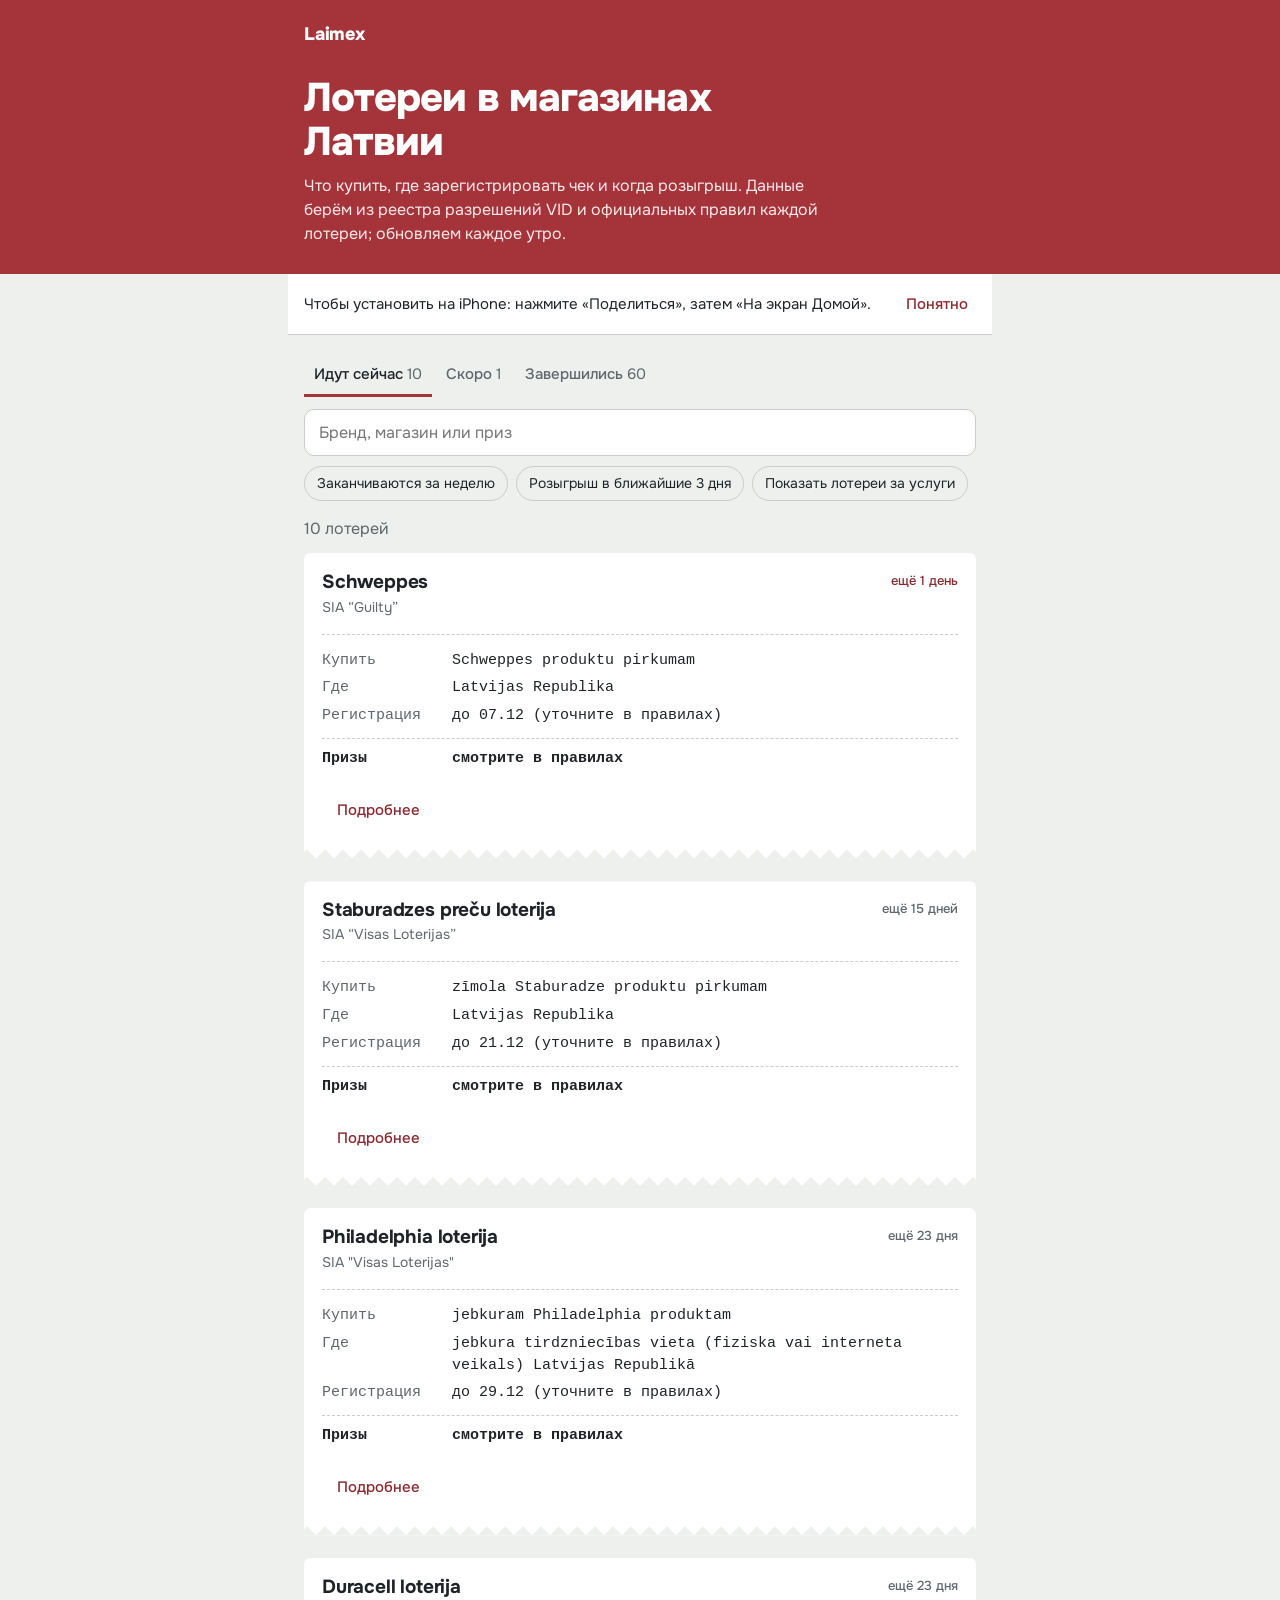
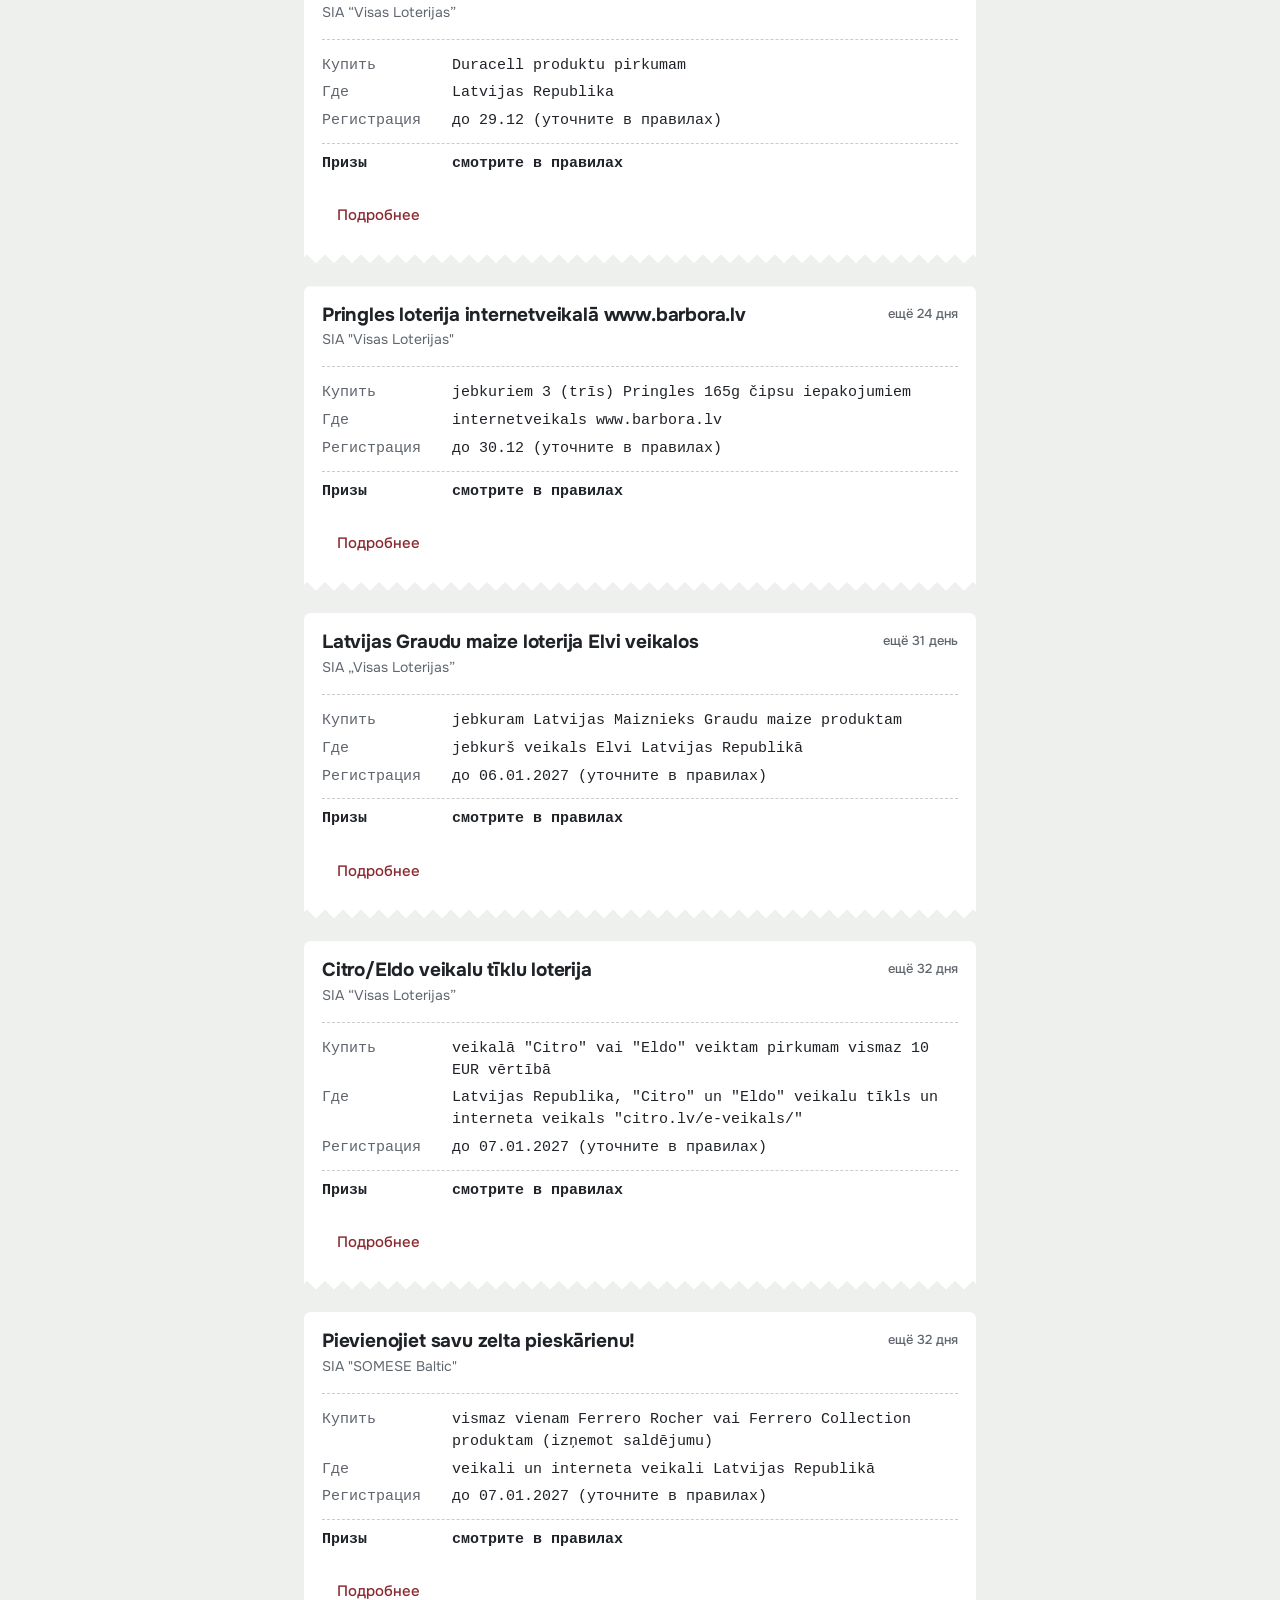
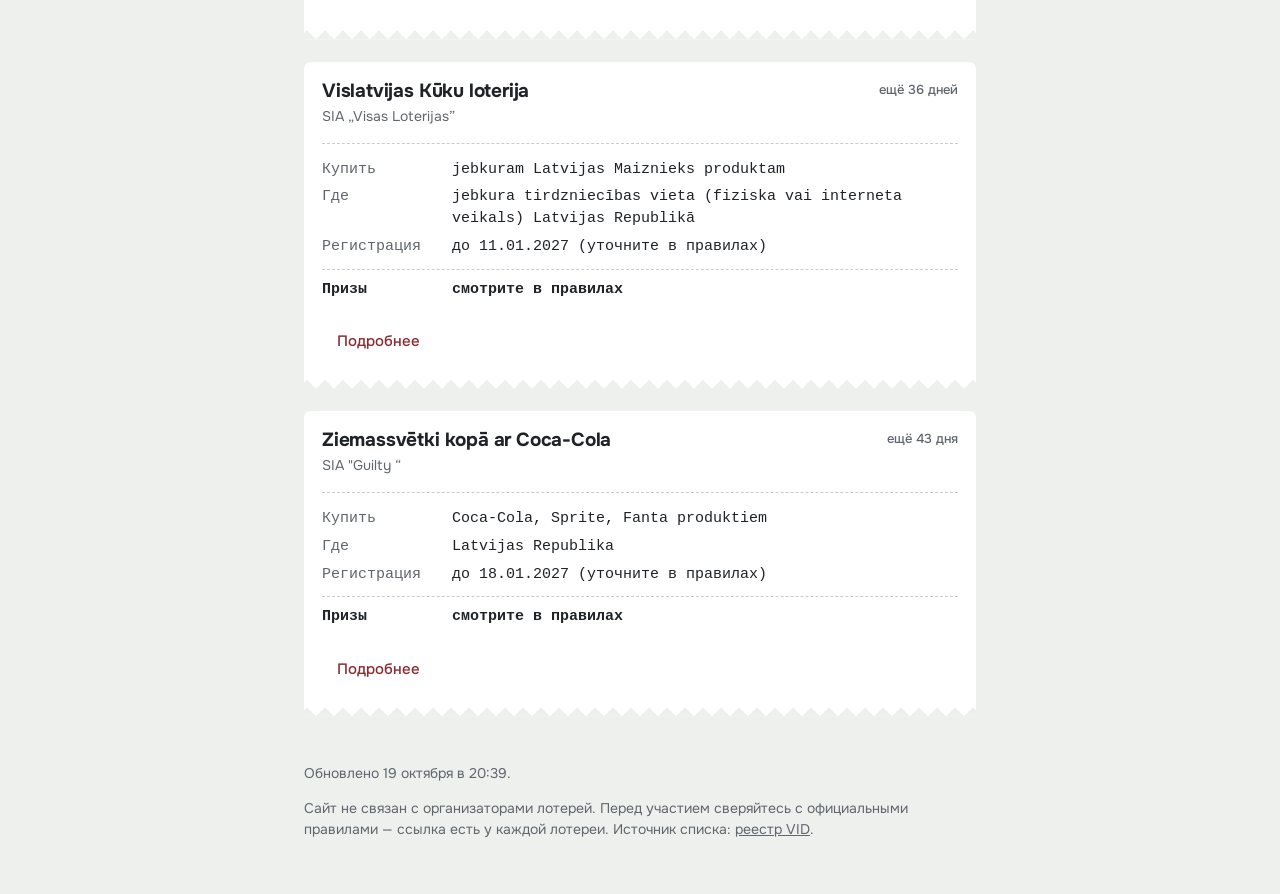
==== docs/index.html @ 16982cc5 "Laimex: каталог товарных лотерей Латвии — первая версия Робот (реестр VID, правила, проверки), сайт " ====
<!doctype html>
<html lang="ru">
<head>
<meta charset="utf-8">
<meta name="viewport" content="width=device-width, initial-scale=1, viewport-fit=cover">
<title>Laimex — лотереи в магазинах Латвии</title>
<meta name="description" content="Все действующие товарные лотереи Латвии: что купить, где зарегистрироваться, когда розыгрыши и какие призы. Обновляется каждое утро.">
<meta name="theme-color" content="#a4343a">
<link rel="manifest" href="manifest.webmanifest">
<link rel="icon" href="icons/icon-192.png" type="image/png">
<link rel="apple-touch-icon" href="icons/apple-touch-icon.png">
<link rel="preconnect" href="https://fonts.googleapis.com">
<link rel="preconnect" href="https://fonts.gstatic.com" crossorigin>
<link href="https://fonts.googleapis.com/css2?family=Onest:wght@400;500;700;800&family=PT+Mono&display=swap" rel="stylesheet">
<link rel="stylesheet" href="style.css">
</head>
<body>
<header class="top">
  <div class="wrap top-row">
    <a class="brand" href="#">Laimex</a>
    <button class="install" id="install" hidden>Установить на телефон</button>
  </div>
  <div class="wrap">
    <h1>Лотереи в магазинах Латвии</h1>
    <p class="lede">Что купить, где зарегистрировать чек и когда розыгрыш. Данные берём из реестра разрешений VID и официальных правил каждой лотереи; обновляем каждое утро.</p>
  </div>
</header>

<div class="ios-hint wrap" id="ios-hint" hidden>
  <p>Чтобы установить на iPhone: нажмите «Поделиться», затем «На экран Домой».</p>
  <button class="link" id="ios-hint-close">Понятно</button>
</div>

<main class="wrap">
  <nav class="tabs" aria-label="Какие лотереи показать">
    <button class="tab" data-tab="now" aria-pressed="true">Идут сейчас <span class="n" data-count="now"></span></button>
    <button class="tab" data-tab="soon" aria-pressed="false">Скоро <span class="n" data-count="soon"></span></button>
    <button class="tab" data-tab="past" aria-pressed="false">Завершились <span class="n" data-count="past"></span></button>
  </nav>
  <div class="tools">
    <label class="search">
      <span class="sr">Поиск</span>
      <input id="q" type="search" placeholder="Бренд, магазин или приз" autocomplete="off">
    </label>
    <div class="chips" role="group" aria-label="Фильтры">
      <button class="chip" data-filter="ending" aria-pressed="false">Заканчиваются за неделю</button>
      <button class="chip" data-filter="draw" aria-pressed="false">Розыгрыш в ближайшие 3 дня</button>
      <button class="chip" data-filter="service" aria-pressed="false">Показать лотереи за услуги</button>
    </div>
  </div>
  <p class="status" id="status" role="status">Загружаем лотереи…</p>
  <ol class="list" id="list"></ol>
</main>

<footer class="foot wrap">
  <p id="updated"></p>
  <p>Сайт не связан с организаторами лотерей. Перед участием сверяйтесь с официальными правилами — ссылка есть у каждой лотереи. Источник списка: <a href="https://www.vid.gov.lv/lv/loterijas" rel="noopener">реестр VID</a>.</p>
</footer>

<template id="card-tpl">
  <li class="ticket">
    <article>
      <header class="t-head">
        <h2 class="t-title"></h2>
        <p class="t-org"></p>
        <p class="t-left"></p>
      </header>
      <dl class="receipt">
        <div class="r-row"><dt>Купить</dt><dd class="r-buy"></dd></div>
        <div class="r-row"><dt>Где</dt><dd class="r-where"></dd></div>
        <div class="r-row"><dt>Регистрация</dt><dd class="r-reg"></dd></div>
        <div class="r-row r-total"><dt>Призы</dt><dd class="r-prize"></dd></div>
      </dl>
      <p class="t-next"></p>
      <div class="t-actions">
        <a class="btn primary t-register" rel="noopener" target="_blank">Зарегистрировать чек</a>
        <a class="btn t-rules" rel="noopener" target="_blank">Правила</a>
        <button class="btn ghost t-more" aria-expanded="false">Подробнее</button>
      </div>
      <div class="t-details" hidden></div>
    </article>
  </li>
</template>

<script src="app.js" defer></script>
</body>
</html>
---- docs/style.css ----
:root {
  --page: #eef0ee;
  --paper: #ffffff;
  --ink: #1f2328;
  --muted: #5f666d;
  --rule: #c9cdc9;
  --carmine: #a4343a;
  --carmine-ink: #8a2a30;
  --carmine-soft: #f6e7e8;
  --ok: #2f6b4f;
  --warn: #8a5a00;
  --warn-soft: #fbf1dc;
  --focus: #1d5fbf;
  --sans: "Onest", system-ui, -apple-system, "Segoe UI", Roboto, sans-serif;
  --mono: "PT Mono", ui-monospace, "Cascadia Mono", Menlo, monospace;
  color-scheme: light;
}
@media (prefers-color-scheme: dark) {
  :root:not([data-theme="light"]) {
    --page: #16191c; --paper: #22262a; --ink: #e8eaec; --muted: #a3a9af; --rule: #3a4046;
    --carmine: #9c3a40; --carmine-ink: #f08a8f; --carmine-soft: #3a2224;
    --ok: #7cc39f; --warn: #e7b555; --warn-soft: #352b17; --focus: #7fb0ff;
    color-scheme: dark;
  }
}
:root[data-theme="dark"] {
  --page: #16191c; --paper: #22262a; --ink: #e8eaec; --muted: #a3a9af; --rule: #3a4046;
  --carmine: #9c3a40; --carmine-ink: #f08a8f; --carmine-soft: #3a2224;
  --ok: #7cc39f; --warn: #e7b555; --warn-soft: #352b17; --focus: #7fb0ff;
  color-scheme: dark;
}

* { box-sizing: border-box; }
html { -webkit-text-size-adjust: 100%; }
body {
  margin: 0; background: var(--page); color: var(--ink);
  font: 400 1rem/1.5 var(--sans);
  padding-bottom: env(safe-area-inset-bottom);
}
a { color: var(--carmine-ink); }
:focus-visible { outline: 3px solid var(--focus); outline-offset: 2px; border-radius: 4px; }
.sr { position: absolute; width: 1px; height: 1px; overflow: hidden; clip: rect(0 0 0 0); }
.wrap { max-width: 44rem; margin: 0 auto; padding: 0 16px; }

/* шапка */
.top { background: var(--carmine); color: #fff; padding: 12px 0 28px; }
.top-row { display: flex; align-items: center; justify-content: space-between; min-height: 44px; }
.brand { color: #fff; text-decoration: none; font-weight: 800; font-size: 1.125rem; letter-spacing: -0.01em; }
.install {
  font: 500 0.875rem/1 var(--sans); color: var(--carmine-ink); background: #fff;
  border: 0; border-radius: 999px; padding: 10px 14px; cursor: pointer;
}
h1 { font-size: clamp(1.75rem, 6vw, 2.5rem); line-height: 1.1; font-weight: 800; letter-spacing: -0.02em; margin: 20px 0 10px; max-width: 18ch; }
.lede { margin: 0; max-width: 34rem; color: #f8e9ea; }

.ios-hint { display: flex; gap: 12px; align-items: center; justify-content: space-between;
  background: var(--paper); border-bottom: 1px solid var(--rule); padding-top: 12px; padding-bottom: 12px; }
.ios-hint p { margin: 0; font-size: 0.9375rem; }
.link { background: none; border: 0; color: var(--carmine-ink); font: 500 0.9375rem var(--sans); cursor: pointer; padding: 8px; }

/* вкладки и фильтры */
.tabs { display: flex; gap: 4px; margin: 20px 0 12px; overflow-x: auto; scrollbar-width: none; }
.tab {
  flex: 0 0 auto; font: 500 0.9375rem/1 var(--sans); color: var(--muted);
  background: none; border: 0; border-bottom: 3px solid transparent; padding: 12px 10px; cursor: pointer;
}
.tab[aria-pressed="true"] { color: var(--ink); border-bottom-color: var(--carmine); }
.n { color: var(--muted); font-weight: 400; }
.tools { display: grid; gap: 10px; margin-bottom: 16px; }
.search input {
  width: 100%; font: 400 1rem var(--sans); color: var(--ink); background: var(--paper);
  border: 1px solid var(--rule); border-radius: 10px; padding: 12px 14px;
}
.chips { display: flex; flex-wrap: wrap; gap: 8px; }
.chip {
  font: 400 0.875rem/1.2 var(--sans); color: var(--ink); background: transparent;
  border: 1px solid var(--rule); border-radius: 999px; padding: 8px 12px; cursor: pointer;
}
.chip[aria-pressed="true"] { background: var(--ink); color: var(--paper); border-color: var(--ink); }
.status { color: var(--muted); margin: 0 0 12px; }

/* лотерея — как чек */
.list { list-style: none; margin: 0; padding: 0; display: grid; grid-template-columns: minmax(0, 1fr); gap: 22px; }
.ticket article {
  position: relative; background: var(--paper); padding: 18px 18px 26px; overflow-wrap: anywhere;
  border-radius: 6px 6px 0 0;
  /* оторванный край чека */
  --tooth: 9px;
  -webkit-mask: conic-gradient(from -45deg at bottom, #0000, #000 1deg 89deg, #0000 90deg) 50% / calc(var(--tooth) * 2) 100%;
          mask: conic-gradient(from -45deg at bottom, #0000, #000 1deg 89deg, #0000 90deg) 50% / calc(var(--tooth) * 2) 100%;
}
.ticket:target article, .ticket.focus article { box-shadow: inset 0 0 0 2px var(--carmine); }
.t-head { display: grid; grid-template-columns: minmax(0, 1fr) auto; column-gap: 12px; }
.t-title { grid-column: 1; font-size: 1.1875rem; line-height: 1.25; font-weight: 700; margin: 0; letter-spacing: -0.01em; }
.t-org { grid-column: 1; margin: 2px 0 0; font-size: 0.875rem; color: var(--muted); }
.t-left {
  grid-column: 2; grid-row: 1 / span 2; align-self: start; margin: 0; white-space: nowrap;
  font-size: 0.8125rem; font-weight: 500; color: var(--muted); text-align: right;
}
.t-left.hot { color: var(--carmine-ink); }

.receipt {
  font: 400 0.9375rem/1.45 var(--mono); margin: 16px 0 0; padding: 12px 0 0;
  border-top: 1px dashed var(--rule);
}
.r-row { display: grid; grid-template-columns: 7.5rem minmax(0, 1fr); gap: 10px; padding: 3px 0; }
.r-row dt { color: var(--muted); }
.r-row dd { margin: 0; }
.r-total { margin-top: 8px; padding-top: 9px; border-top: 1px dashed var(--rule); font-weight: 700; }
.r-total dt { color: var(--ink); }
@media (max-width: 420px) {
  .r-row { grid-template-columns: minmax(0, 1fr); gap: 0; padding: 5px 0; }
  .r-row dt { font-size: 0.8125rem; }
}
.t-next { margin: 12px 0 0; font-size: 0.9375rem; }
.t-next:empty { display: none; }
.t-next b { font-weight: 700; }

.t-actions { display: flex; flex-wrap: wrap; gap: 8px; margin-top: 16px; }
.btn {
  display: inline-flex; align-items: center; justify-content: center; min-height: 44px;
  font: 500 0.9375rem/1 var(--sans); color: var(--ink); text-decoration: none;
  background: transparent; border: 1px solid var(--rule); border-radius: 10px; padding: 0 14px; cursor: pointer;
}
.btn.primary { background: var(--carmine); border-color: var(--carmine); color: #fff; }
.btn.ghost { border-color: transparent; color: var(--carmine-ink); }
.btn[hidden] { display: none; }

/* подробности */
.t-details { margin-top: 18px; padding-top: 14px; border-top: 1px dashed var(--rule); font-size: 0.9375rem; }
.t-details h3 { font-size: 0.9375rem; font-weight: 700; margin: 18px 0 6px; }
.t-details h3:first-child { margin-top: 0; }
.t-details p { margin: 0 0 6px; }
.draws { list-style: none; margin: 0; padding: 0; counter-reset: d; }
.draws li { counter-increment: d; display: grid; grid-template-columns: 2rem minmax(0, 1fr); padding: 6px 0; border-bottom: 1px solid var(--rule); }
.draws li::before { content: counter(d); font: 400 0.875rem var(--mono); color: var(--muted); padding-top: 1px; }
.draws li.done { color: var(--muted); }
.draws li.next { font-weight: 700; }
.draws small { display: block; font-weight: 400; color: var(--muted); }
.prizes { width: 100%; border-collapse: collapse; font-variant-numeric: tabular-nums; }
.prizes td { padding: 6px 0; border-bottom: 1px solid var(--rule); vertical-align: top; }
.prizes td + td { text-align: right; padding-left: 10px; white-space: nowrap; }
.prizes tfoot td { font-weight: 700; border-bottom: 0; }
.facts { display: grid; grid-template-columns: minmax(0, max-content) minmax(0, 1fr); gap: 4px 14px; margin: 0; }
.facts dt { color: var(--muted); }
.facts dd { margin: 0; }
.check { border-radius: 8px; padding: 10px 12px; margin: 0 0 4px; }
.check.ok { color: var(--ok); padding-left: 0; }
.check.warn { background: var(--warn-soft); color: var(--ink); }
.check.warn strong { color: var(--warn); }
.check ul { margin: 6px 0 0; padding-left: 18px; }
.pending { background: var(--warn-soft); border-radius: 8px; padding: 10px 12px; margin: 14px 0 0; font-size: 0.9375rem; }

.empty { background: var(--paper); border-radius: 6px; padding: 20px; }
.foot { color: var(--muted); font-size: 0.875rem; padding-top: 32px; padding-bottom: 40px; }
.foot a { color: inherit; }

@media (prefers-reduced-motion: no-preference) {
  .t-details:not([hidden]) { animation: open 160ms ease-out; }
  @keyframes open { from { opacity: 0; transform: translateY(-4px); } }
}
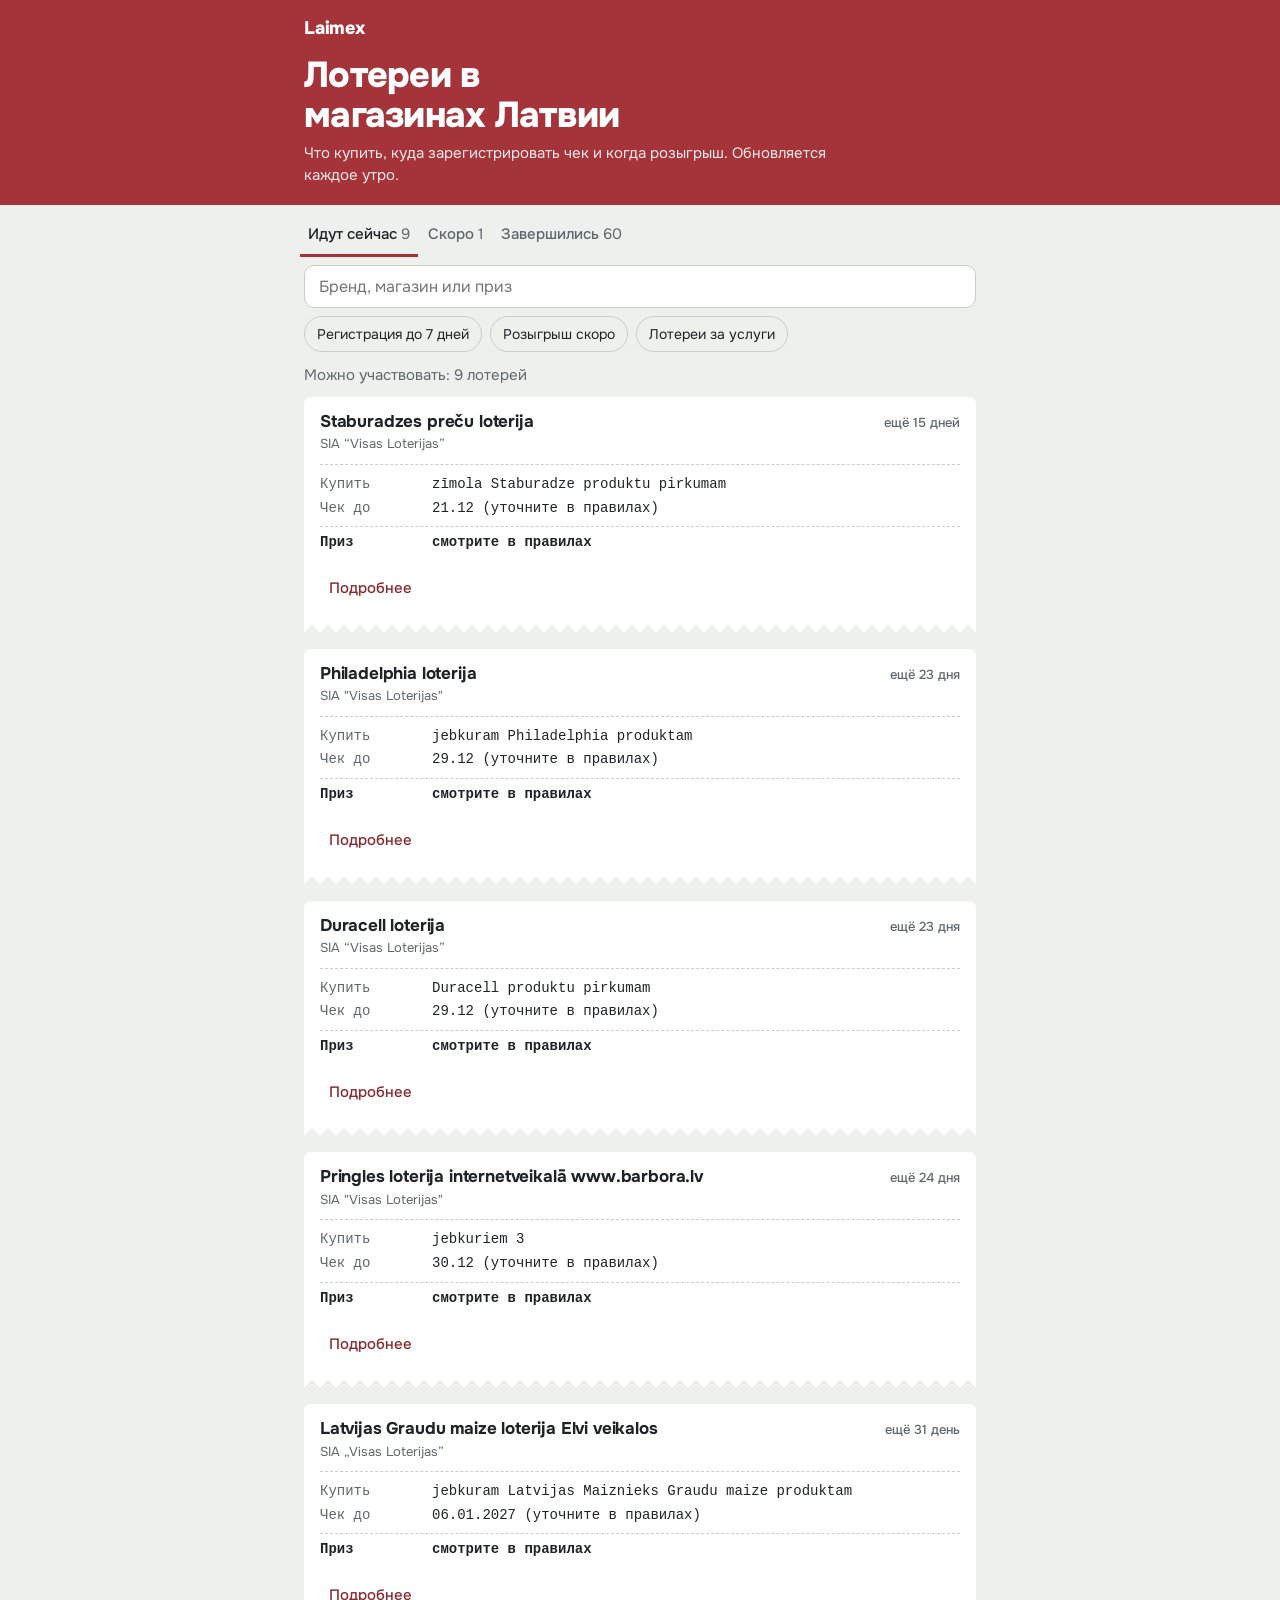
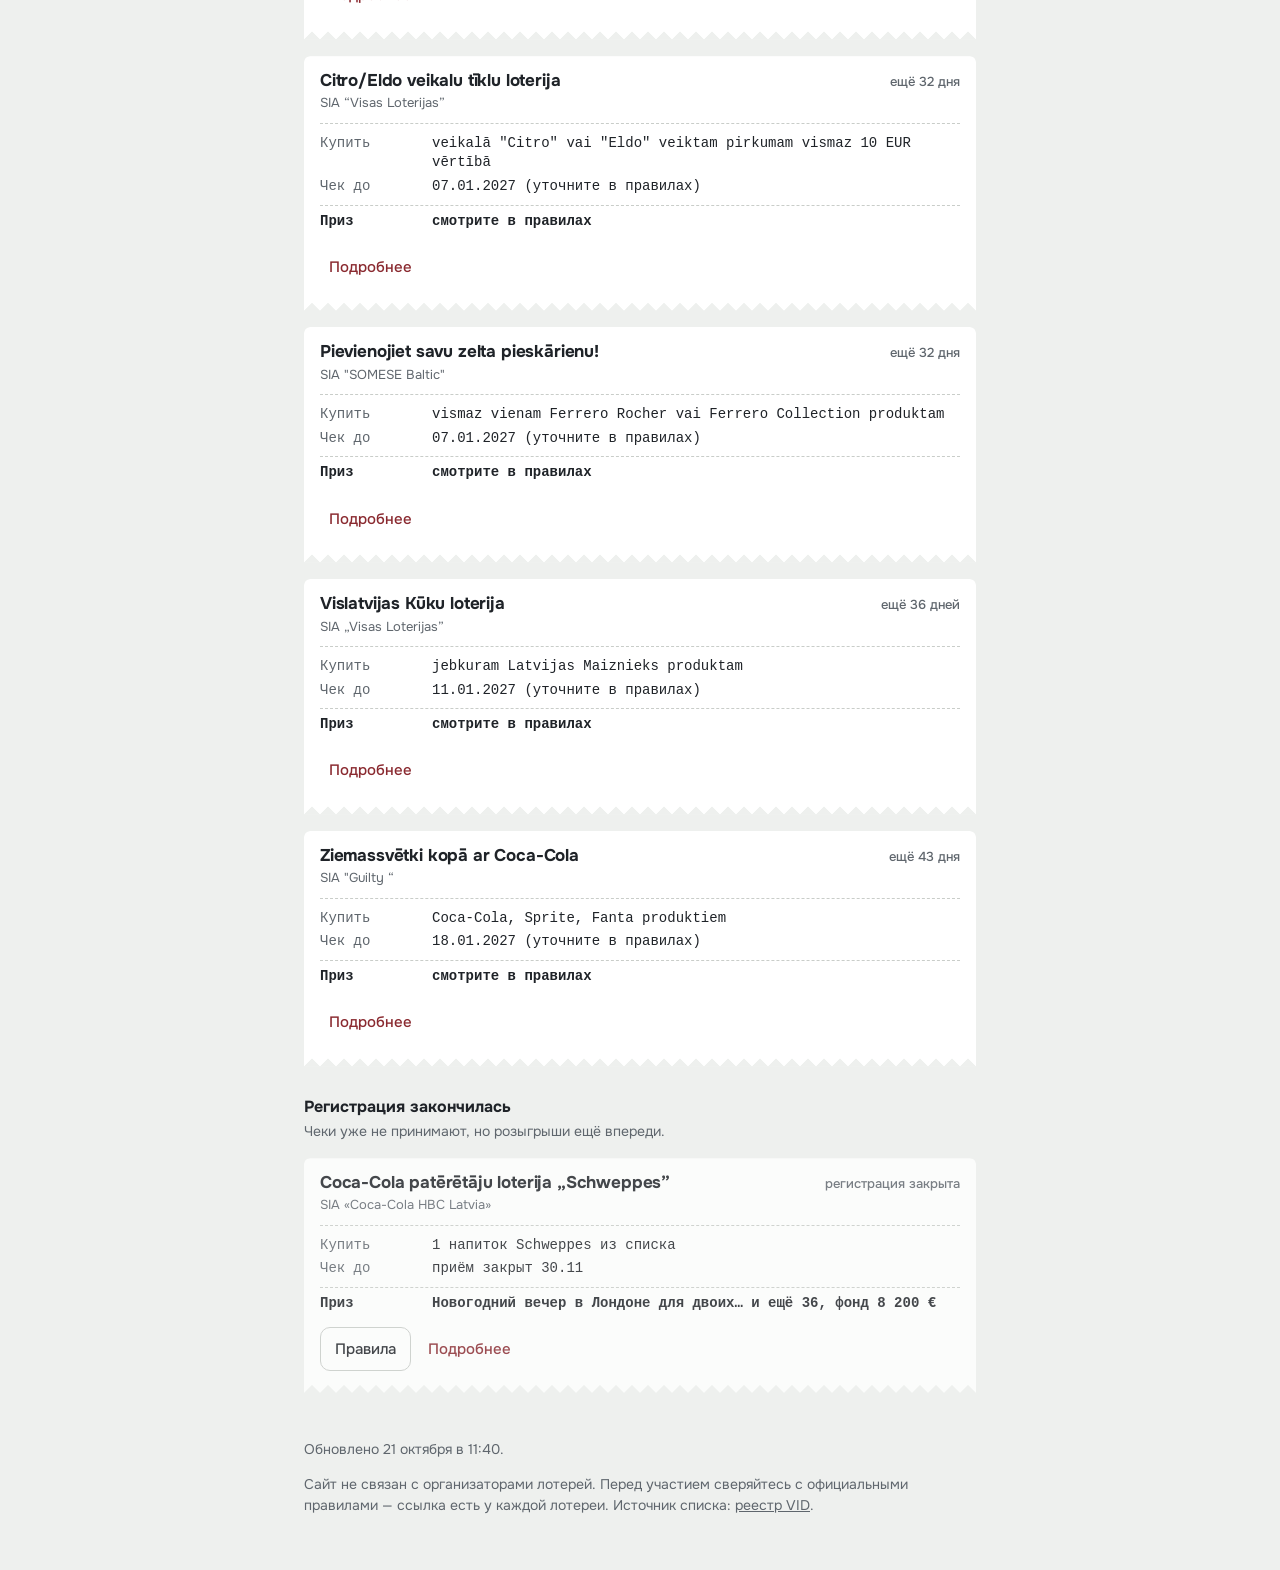
==== commit aeb71ecf: "Закрытая регистрация, компактные карточки, свежие данные, единая инструкция, контроль здоровья - ста" ====
--- a/docs/index.html
+++ b/docs/index.html
@@ -18,17 +18,19 @@
 <header class="top">
   <div class="wrap top-row">
     <a class="brand" href="#">Laimex</a>
-    <button class="install" id="install" hidden>Установить на телефон</button>
+    <button class="install" id="install" hidden>Установить</button>
   </div>
   <div class="wrap">
     <h1>Лотереи в магазинах Латвии</h1>
-    <p class="lede">Что купить, где зарегистрировать чек и когда розыгрыш. Данные берём из реестра разрешений VID и официальных правил каждой лотереи; обновляем каждое утро.</p>
+    <p class="lede">Что купить, куда зарегистрировать чек и когда розыгрыш. Обновляется каждое утро.</p>
   </div>
 </header>
 
-<div class="ios-hint wrap" id="ios-hint" hidden>
-  <p>Чтобы установить на iPhone: нажмите «Поделиться», затем «На экран Домой».</p>
-  <button class="link" id="ios-hint-close">Понятно</button>
+<div class="ios-hint" id="ios-hint" hidden>
+  <div class="wrap ios-row">
+    <p>Установить на iPhone: «Поделиться» → «На экран Домой».</p>
+    <button class="link" id="ios-hint-close" aria-label="Скрыть подсказку">Скрыть</button>
+  </div>
 </div>
 
 <main class="wrap">
@@ -43,9 +45,9 @@
       <input id="q" type="search" placeholder="Бренд, магазин или приз" autocomplete="off">
     </label>
     <div class="chips" role="group" aria-label="Фильтры">
-      <button class="chip" data-filter="ending" aria-pressed="false">Заканчиваются за неделю</button>
-      <button class="chip" data-filter="draw" aria-pressed="false">Розыгрыш в ближайшие 3 дня</button>
-      <button class="chip" data-filter="service" aria-pressed="false">Показать лотереи за услуги</button>
+      <button class="chip" data-filter="ending" aria-pressed="false">Регистрация до 7 дней</button>
+      <button class="chip" data-filter="draw" aria-pressed="false">Розыгрыш скоро</button>
+      <button class="chip" data-filter="service" aria-pressed="false">Лотереи за услуги</button>
     </div>
   </div>
   <p class="status" id="status" role="status">Загружаем лотереи…</p>
@@ -62,14 +64,13 @@
     <article>
       <header class="t-head">
         <h2 class="t-title"></h2>
-        <p class="t-org"></p>
         <p class="t-left"></p>
       </header>
+      <p class="t-org"></p>
       <dl class="receipt">
         <div class="r-row"><dt>Купить</dt><dd class="r-buy"></dd></div>
-        <div class="r-row"><dt>Где</dt><dd class="r-where"></dd></div>
-        <div class="r-row"><dt>Регистрация</dt><dd class="r-reg"></dd></div>
-        <div class="r-row r-total"><dt>Призы</dt><dd class="r-prize"></dd></div>
+        <div class="r-row"><dt>Чек до</dt><dd class="r-reg"></dd></div>
+        <div class="r-row r-total"><dt>Приз</dt><dd class="r-prize"></dd></div>
       </dl>
       <p class="t-next"></p>
       <div class="t-actions">
--- a/docs/style.css
+++ b/docs/style.css
@@ -43,91 +43,92 @@
 .wrap { max-width: 44rem; margin: 0 auto; padding: 0 16px; }
 
 /* шапка */
-.top { background: var(--carmine); color: #fff; padding: 12px 0 28px; }
+.top { background: var(--carmine); color: #fff; padding: 6px 0 18px; }
 .top-row { display: flex; align-items: center; justify-content: space-between; min-height: 44px; }
 .brand { color: #fff; text-decoration: none; font-weight: 800; font-size: 1.125rem; letter-spacing: -0.01em; }
 .install {
   font: 500 0.875rem/1 var(--sans); color: var(--carmine-ink); background: #fff;
   border: 0; border-radius: 999px; padding: 10px 14px; cursor: pointer;
 }
-h1 { font-size: clamp(1.75rem, 6vw, 2.5rem); line-height: 1.1; font-weight: 800; letter-spacing: -0.02em; margin: 20px 0 10px; max-width: 18ch; }
-.lede { margin: 0; max-width: 34rem; color: #f8e9ea; }
+h1 { font-size: clamp(1.5rem, 5.5vw, 2.25rem); line-height: 1.1; font-weight: 800; letter-spacing: -0.02em; margin: 6px 0 8px; max-width: 20ch; text-wrap: balance; }
+.lede { margin: 0; max-width: 34rem; color: #f8e9ea; font-size: 0.9375rem; line-height: 1.45; }
 
-.ios-hint { display: flex; gap: 12px; align-items: center; justify-content: space-between;
-  background: var(--paper); border-bottom: 1px solid var(--rule); padding-top: 12px; padding-bottom: 12px; }
-.ios-hint p { margin: 0; font-size: 0.9375rem; }
-.link { background: none; border: 0; color: var(--carmine-ink); font: 500 0.9375rem var(--sans); cursor: pointer; padding: 8px; }
+.ios-hint { background: var(--paper); border-bottom: 1px solid var(--rule); }
+.ios-row { display: flex; gap: 12px; align-items: center; justify-content: space-between; padding-top: 4px; padding-bottom: 4px; }
+.ios-hint p { margin: 0; font-size: 0.875rem; }
+.link { background: none; border: 0; color: var(--carmine-ink); font: 500 0.875rem var(--sans); cursor: pointer; padding: 10px 4px; min-height: 44px; }
 
 /* вкладки и фильтры */
-.tabs { display: flex; gap: 4px; margin: 20px 0 12px; overflow-x: auto; scrollbar-width: none; }
+.tabs { display: flex; gap: 2px; margin: 8px -4px 8px; overflow-x: auto; scrollbar-width: none; }
 .tab {
   flex: 0 0 auto; font: 500 0.9375rem/1 var(--sans); color: var(--muted);
-  background: none; border: 0; border-bottom: 3px solid transparent; padding: 12px 10px; cursor: pointer;
+  background: none; border: 0; border-bottom: 3px solid transparent; padding: 14px 8px 12px; cursor: pointer;
 }
 .tab[aria-pressed="true"] { color: var(--ink); border-bottom-color: var(--carmine); }
 .n { color: var(--muted); font-weight: 400; }
-.tools { display: grid; gap: 10px; margin-bottom: 16px; }
+.tools { display: grid; gap: 8px; margin-bottom: 12px; }
 .search input {
   width: 100%; font: 400 1rem var(--sans); color: var(--ink); background: var(--paper);
-  border: 1px solid var(--rule); border-radius: 10px; padding: 12px 14px;
+  border: 1px solid var(--rule); border-radius: 10px; padding: 10px 14px;
 }
-.chips { display: flex; flex-wrap: wrap; gap: 8px; }
+/* фильтры в одну строку, листаются пальцем */
+.chips { display: flex; gap: 8px; overflow-x: auto; scrollbar-width: none; margin: 0 -16px; padding: 0 16px; }
 .chip {
-  font: 400 0.875rem/1.2 var(--sans); color: var(--ink); background: transparent;
-  border: 1px solid var(--rule); border-radius: 999px; padding: 8px 12px; cursor: pointer;
+  flex: 0 0 auto; font: 400 0.875rem/1.2 var(--sans); color: var(--ink); background: transparent;
+  border: 1px solid var(--rule); border-radius: 999px; padding: 9px 12px; cursor: pointer; white-space: nowrap;
 }
 .chip[aria-pressed="true"] { background: var(--ink); color: var(--paper); border-color: var(--ink); }
-.status { color: var(--muted); margin: 0 0 12px; }
+.status { color: var(--muted); margin: 0 0 10px; font-size: 0.9375rem; }
 
 /* лотерея — как чек */
-.list { list-style: none; margin: 0; padding: 0; display: grid; grid-template-columns: minmax(0, 1fr); gap: 22px; }
+.list { list-style: none; margin: 0; padding: 0; display: grid; grid-template-columns: minmax(0, 1fr); gap: 16px; }
 .ticket article {
-  position: relative; background: var(--paper); padding: 18px 18px 26px; overflow-wrap: anywhere;
+  position: relative; background: var(--paper); padding: 14px 16px 22px; overflow-wrap: anywhere;
   border-radius: 6px 6px 0 0;
   /* оторванный край чека */
-  --tooth: 9px;
+  --tooth: 8px;
   -webkit-mask: conic-gradient(from -45deg at bottom, #0000, #000 1deg 89deg, #0000 90deg) 50% / calc(var(--tooth) * 2) 100%;
           mask: conic-gradient(from -45deg at bottom, #0000, #000 1deg 89deg, #0000 90deg) 50% / calc(var(--tooth) * 2) 100%;
 }
 .ticket:target article, .ticket.focus article { box-shadow: inset 0 0 0 2px var(--carmine); }
-.t-head { display: grid; grid-template-columns: minmax(0, 1fr) auto; column-gap: 12px; }
-.t-title { grid-column: 1; font-size: 1.1875rem; line-height: 1.25; font-weight: 700; margin: 0; letter-spacing: -0.01em; }
-.t-org { grid-column: 1; margin: 2px 0 0; font-size: 0.875rem; color: var(--muted); }
-.t-left {
-  grid-column: 2; grid-row: 1 / span 2; align-self: start; margin: 0; white-space: nowrap;
-  font-size: 0.8125rem; font-weight: 500; color: var(--muted); text-align: right;
-}
+.ticket.is-closed article { opacity: 0.82; }
+.t-head { display: grid; grid-template-columns: minmax(0, 1fr) auto; column-gap: 12px; align-items: start; }
+.t-title { font-size: 1.0625rem; line-height: 1.25; font-weight: 700; margin: 0; letter-spacing: -0.01em; }
+.t-left { margin: 2px 0 0; white-space: nowrap; font-size: 0.8125rem; font-weight: 500; color: var(--muted); text-align: right; }
 .t-left.hot { color: var(--carmine-ink); }
+.t-org { margin: 2px 0 0; font-size: 0.8125rem; color: var(--muted); white-space: nowrap; overflow: hidden; text-overflow: ellipsis; }
 
 .receipt {
-  font: 400 0.9375rem/1.45 var(--mono); margin: 16px 0 0; padding: 12px 0 0;
+  font: 400 0.875rem/1.4 var(--mono); margin: 10px 0 0; padding: 8px 0 0;
   border-top: 1px dashed var(--rule);
 }
-.r-row { display: grid; grid-template-columns: 7.5rem minmax(0, 1fr); gap: 10px; padding: 3px 0; }
+.r-row { display: grid; grid-template-columns: 6.5rem minmax(0, 1fr); gap: 8px; padding: 2px 0; }
 .r-row dt { color: var(--muted); }
 .r-row dd { margin: 0; }
-.r-total { margin-top: 8px; padding-top: 9px; border-top: 1px dashed var(--rule); font-weight: 700; }
+.r-total { margin-top: 6px; padding-top: 6px; border-top: 1px dashed var(--rule); font-weight: 700; }
 .r-total dt { color: var(--ink); }
-@media (max-width: 420px) {
-  .r-row { grid-template-columns: minmax(0, 1fr); gap: 0; padding: 5px 0; }
-  .r-row dt { font-size: 0.8125rem; }
-}
-.t-next { margin: 12px 0 0; font-size: 0.9375rem; }
+@media (max-width: 420px) { .r-row { grid-template-columns: 5.25rem minmax(0, 1fr); } }
+.t-next { margin: 8px 0 0; font-size: 0.875rem; }
 .t-next:empty { display: none; }
 .t-next b { font-weight: 700; }
 
-.t-actions { display: flex; flex-wrap: wrap; gap: 8px; margin-top: 16px; }
+.t-actions { display: flex; flex-wrap: wrap; gap: 8px; margin-top: 12px; }
 .btn {
   display: inline-flex; align-items: center; justify-content: center; min-height: 44px;
   font: 500 0.9375rem/1 var(--sans); color: var(--ink); text-decoration: none;
   background: transparent; border: 1px solid var(--rule); border-radius: 10px; padding: 0 14px; cursor: pointer;
 }
 .btn.primary { background: var(--carmine); border-color: var(--carmine); color: #fff; }
-.btn.ghost { border-color: transparent; color: var(--carmine-ink); }
+.btn.ghost { border-color: transparent; color: var(--carmine-ink); padding: 0 8px; }
 .btn[hidden] { display: none; }
 
+/* разделитель «регистрация закончилась» */
+.divider { padding: 12px 0 0; }
+.divider h2 { font-size: 1rem; margin: 0; }
+.divider p { margin: 2px 0 0; color: var(--muted); font-size: 0.875rem; }
+
 /* подробности */
-.t-details { margin-top: 18px; padding-top: 14px; border-top: 1px dashed var(--rule); font-size: 0.9375rem; }
+.t-details { margin-top: 14px; padding-top: 12px; border-top: 1px dashed var(--rule); font-size: 0.9375rem; }
 .t-details h3 { font-size: 0.9375rem; font-weight: 700; margin: 18px 0 6px; }
 .t-details h3:first-child { margin-top: 0; }
 .t-details p { margin: 0 0 6px; }
@@ -137,6 +138,7 @@
 .draws li.done { color: var(--muted); }
 .draws li.next { font-weight: 700; }
 .draws small { display: block; font-weight: 400; color: var(--muted); }
+.table-wrap { overflow-x: auto; }
 .prizes { width: 100%; border-collapse: collapse; font-variant-numeric: tabular-nums; }
 .prizes td { padding: 6px 0; border-bottom: 1px solid var(--rule); vertical-align: top; }
 .prizes td + td { text-align: right; padding-left: 10px; white-space: nowrap; }
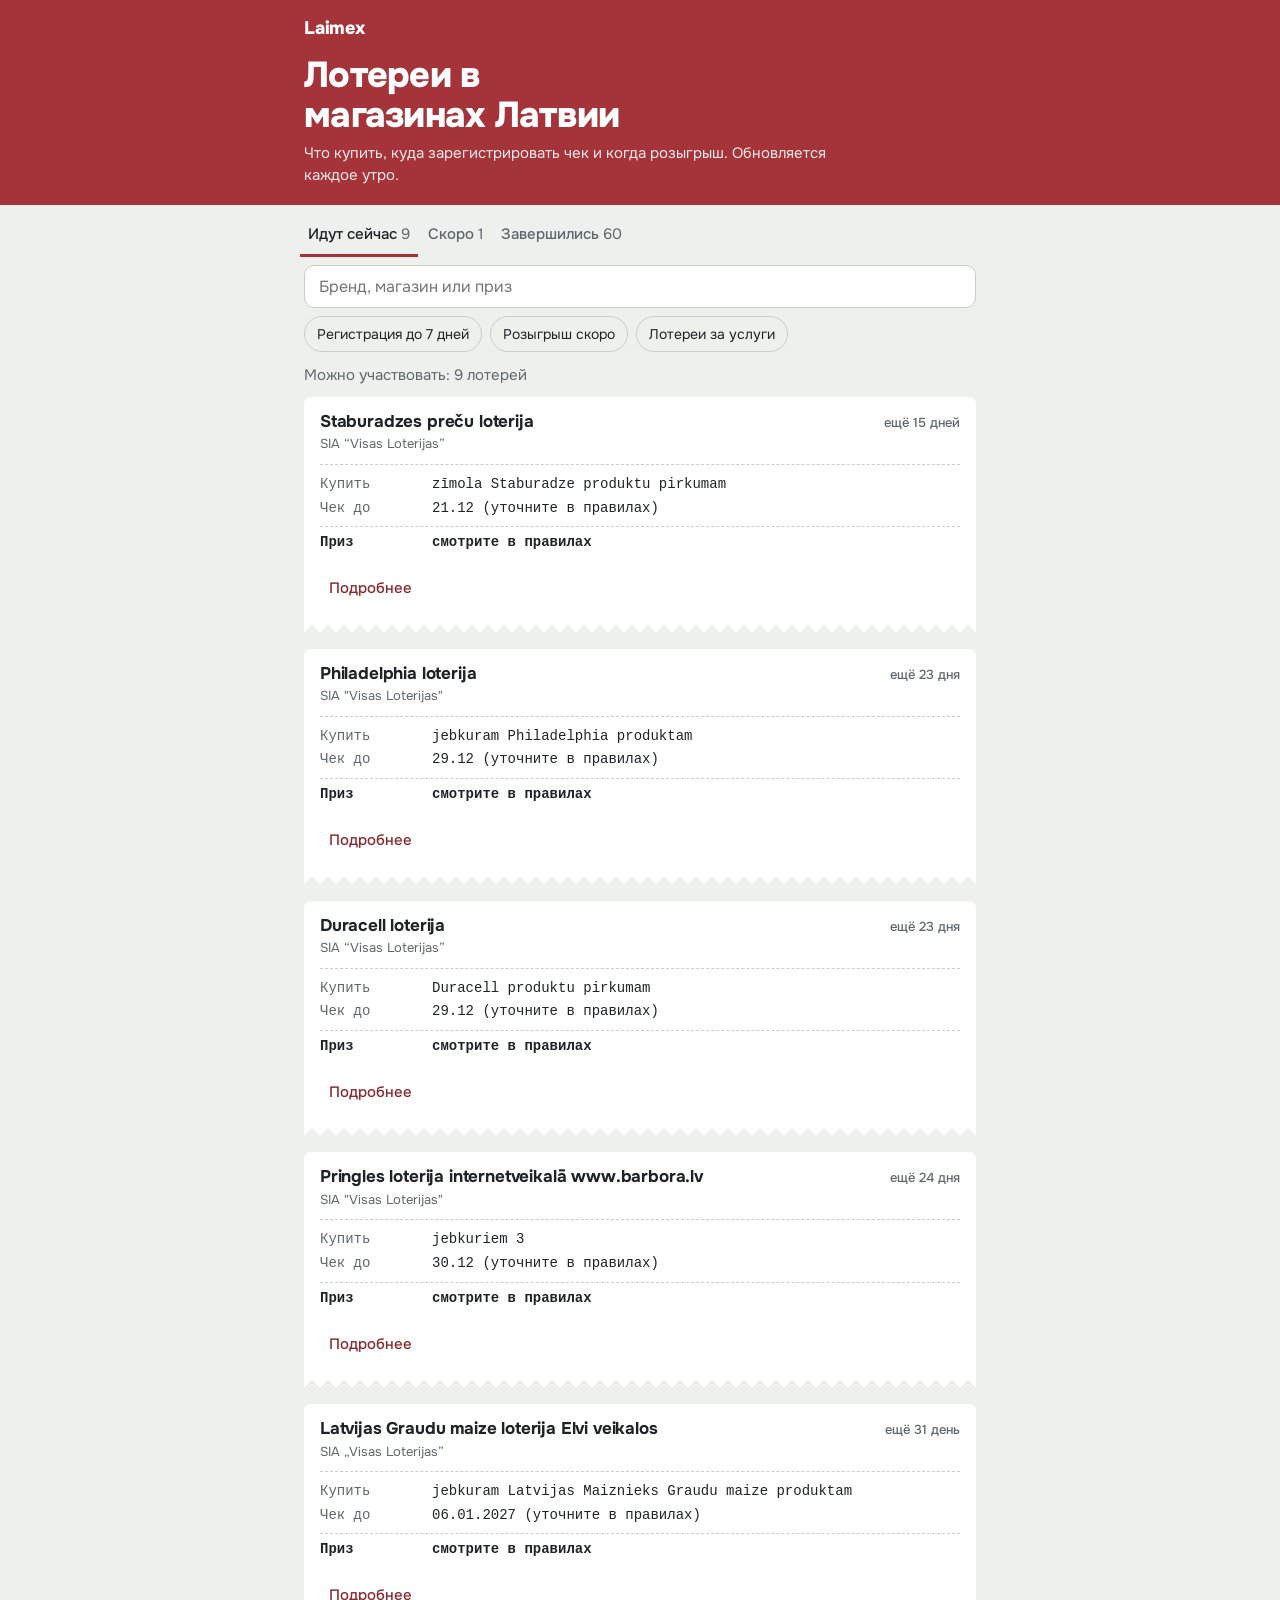
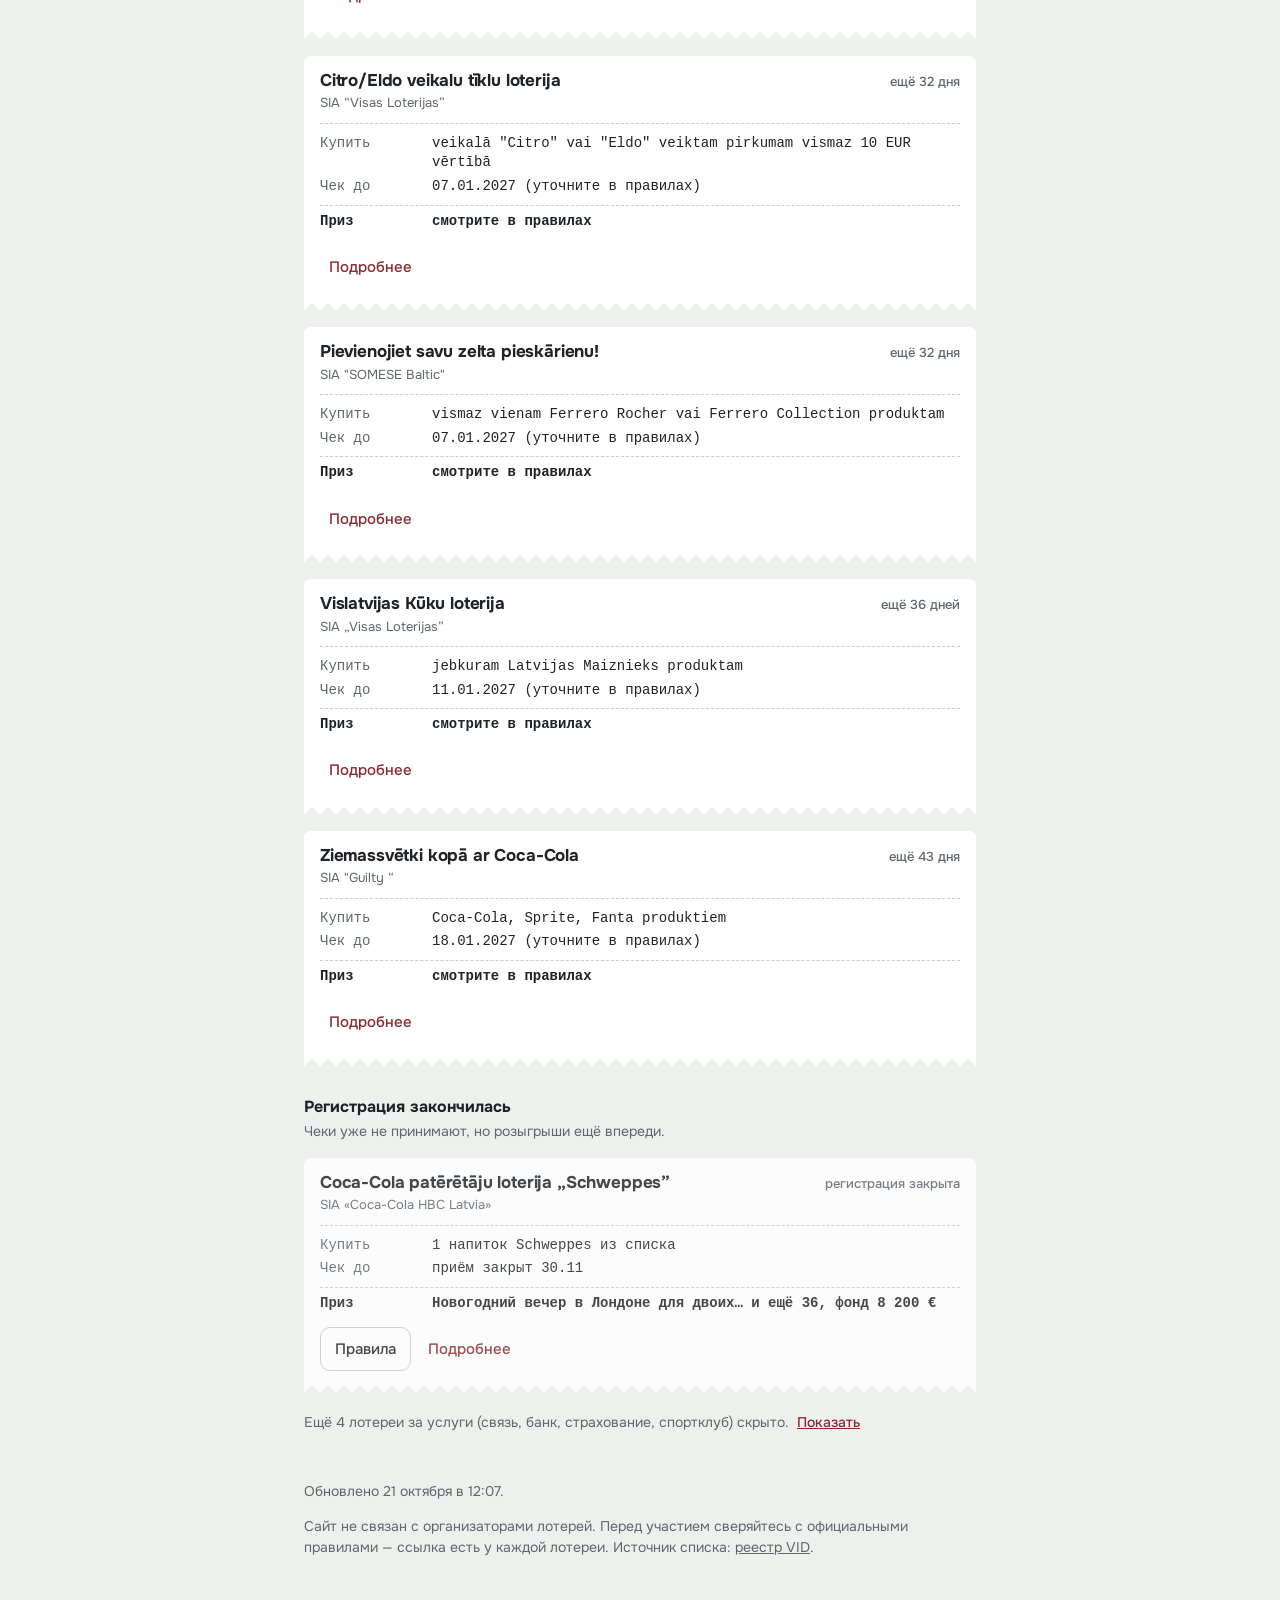
==== commit e458235c: "Все внешние ссылки открываются в новом окне Co-Authored-By: Claude Opus 5.5 <noreply@anthropic.com> " ====
--- a/docs/index.html
+++ b/docs/index.html
@@ -56,7 +56,7 @@
 
 <footer class="foot wrap">
   <p id="updated"></p>
-  <p>Сайт не связан с организаторами лотерей. Перед участием сверяйтесь с официальными правилами — ссылка есть у каждой лотереи. Источник списка: <a href="https://www.vid.gov.lv/lv/loterijas" rel="noopener">реестр VID</a>.</p>
+  <p>Сайт не связан с организаторами лотерей. Перед участием сверяйтесь с официальными правилами — ссылка есть у каждой лотереи. Источник списка: <a href="https://www.vid.gov.lv/lv/loterijas" rel="noopener" target="_blank">реестр VID</a>.</p>
 </footer>
 
 <template id="card-tpl">
--- a/docs/style.css
+++ b/docs/style.css
@@ -122,6 +122,9 @@
 .btn.ghost { border-color: transparent; color: var(--carmine-ink); padding: 0 8px; }
 .btn[hidden] { display: none; }
 
+.hidden-note { color: var(--muted); font-size: 0.875rem; }
+.hidden-note .link { min-height: 0; padding: 4px; text-decoration: underline; }
+
 /* разделитель «регистрация закончилась» */
 .divider { padding: 12px 0 0; }
 .divider h2 { font-size: 1rem; margin: 0; }
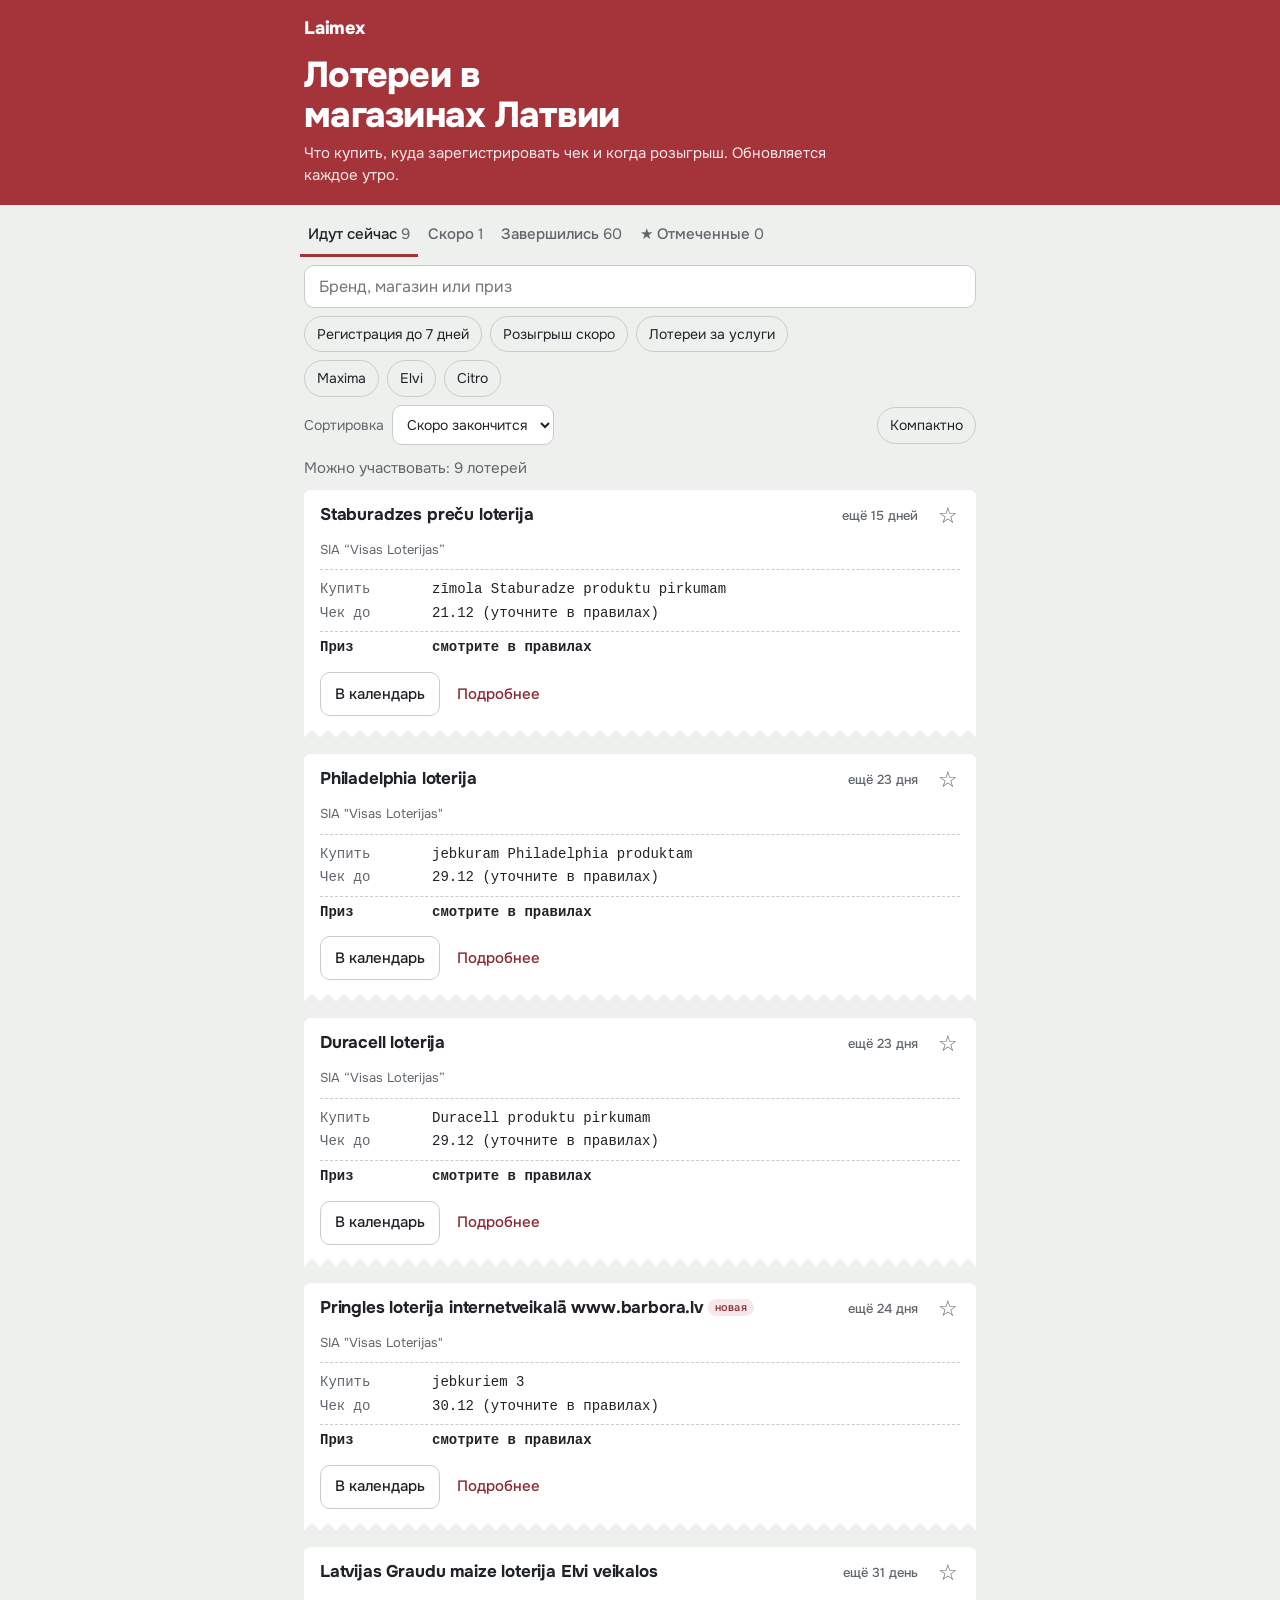
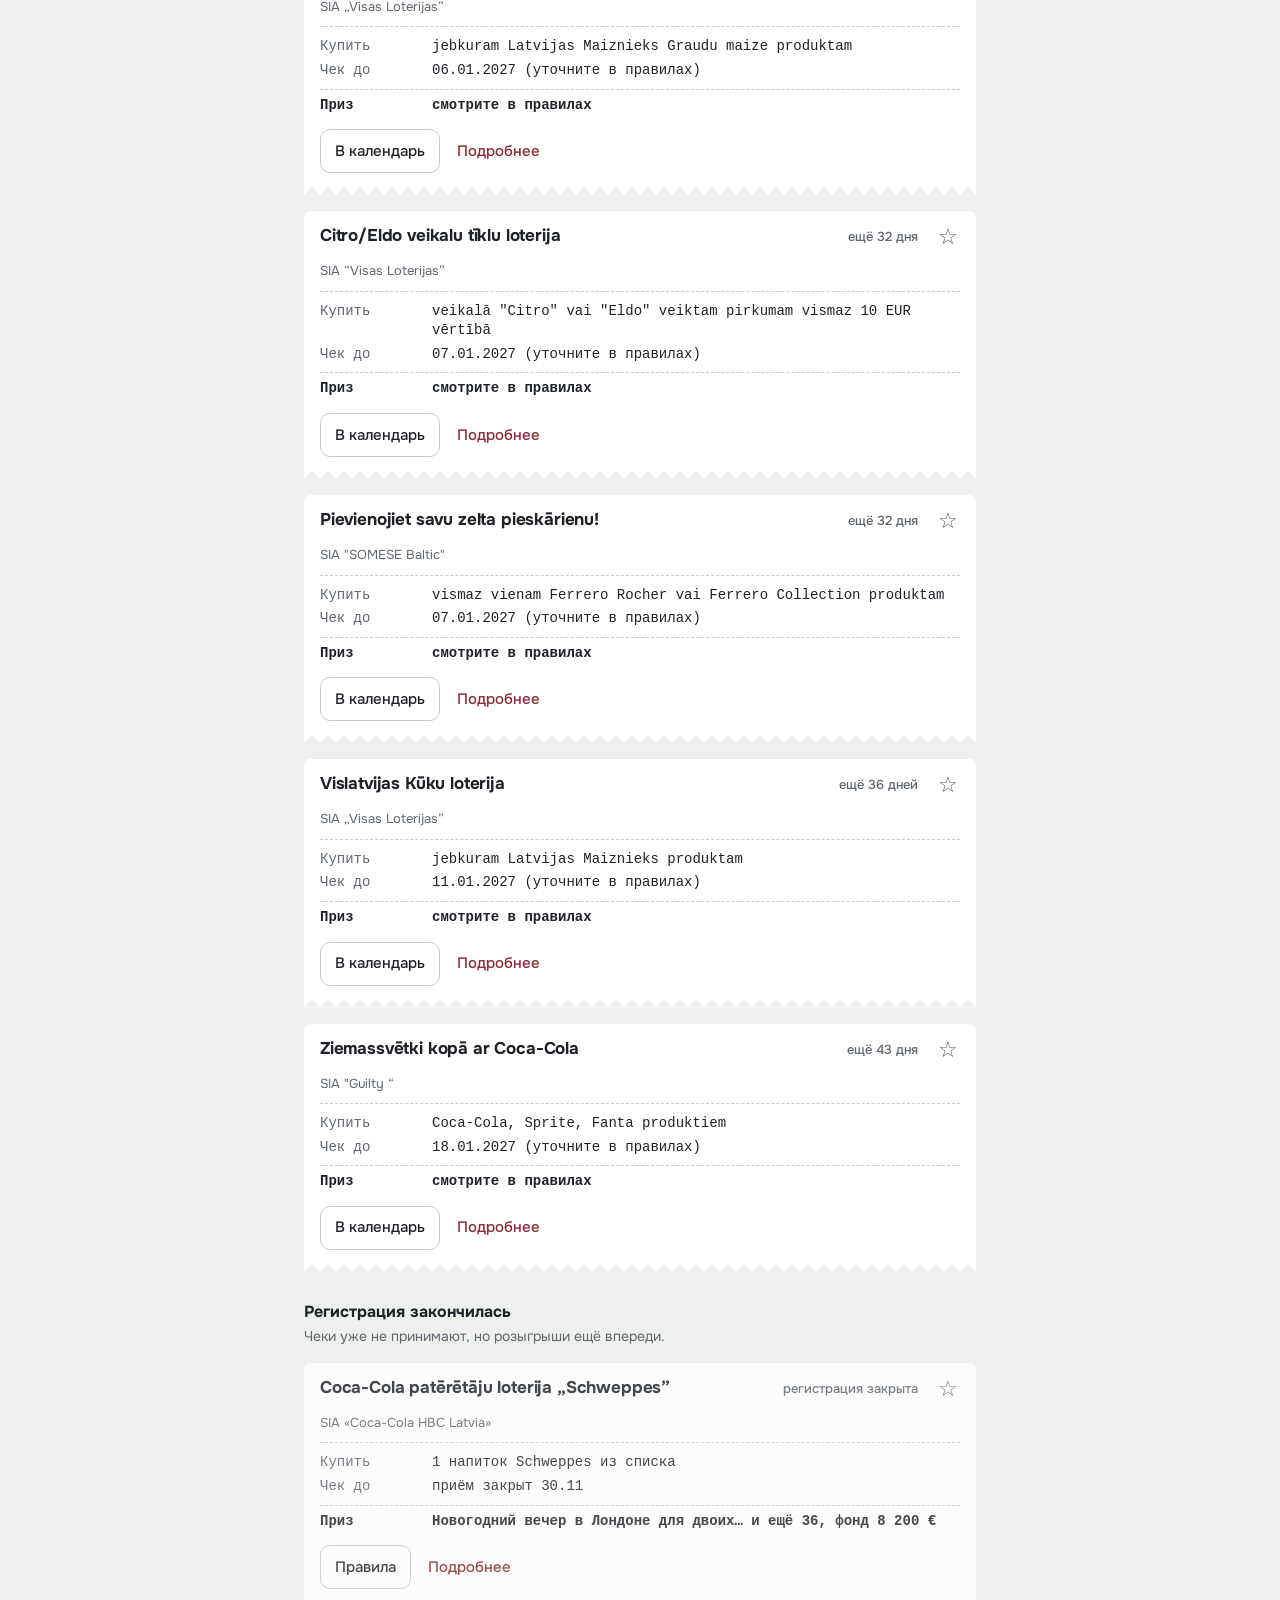
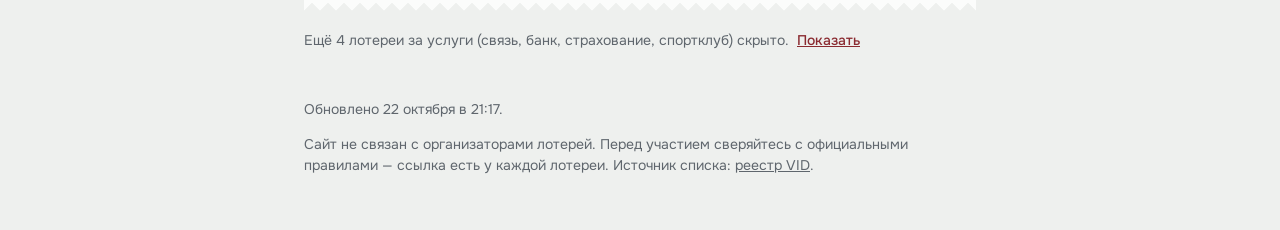
==== commit e3e94e19: "Сайт: отмеченные лотереи, фильтр по магазину, календарь, сортировка, компактный вид - звёздочка на к" ====
--- a/docs/index.html
+++ b/docs/index.html
@@ -38,6 +38,7 @@
     <button class="tab" data-tab="now" aria-pressed="true">Идут сейчас <span class="n" data-count="now"></span></button>
     <button class="tab" data-tab="soon" aria-pressed="false">Скоро <span class="n" data-count="soon"></span></button>
     <button class="tab" data-tab="past" aria-pressed="false">Завершились <span class="n" data-count="past"></span></button>
+    <button class="tab" data-tab="fav" aria-pressed="false">★ Отмеченные <span class="n" data-count="fav"></span></button>
   </nav>
   <div class="tools">
     <label class="search">
@@ -48,6 +49,18 @@
       <button class="chip" data-filter="ending" aria-pressed="false">Регистрация до 7 дней</button>
       <button class="chip" data-filter="draw" aria-pressed="false">Розыгрыш скоро</button>
       <button class="chip" data-filter="service" aria-pressed="false">Лотереи за услуги</button>
+    </div>
+    <div class="chips" id="stores" role="group" aria-label="Магазин" hidden></div>
+    <div class="view">
+      <label class="sort">
+        <span>Сортировка</span>
+        <select id="sort">
+          <option value="ending">Скоро закончится</option>
+          <option value="prize">Крупный приз</option>
+          <option value="new">Новые</option>
+        </select>
+      </label>
+      <button class="chip" id="compact" type="button" aria-pressed="false">Компактно</button>
     </div>
   </div>
   <p class="status" id="status" role="status">Загружаем лотереи…</p>
@@ -65,6 +78,7 @@
       <header class="t-head">
         <h2 class="t-title"></h2>
         <p class="t-left"></p>
+        <button class="t-star" type="button" aria-pressed="false" aria-label="Отметить лотерею">☆</button>
       </header>
       <p class="t-org"></p>
       <dl class="receipt">
@@ -76,6 +90,7 @@
       <div class="t-actions">
         <a class="btn primary t-register" rel="noopener" target="_blank">Зарегистрировать чек</a>
         <a class="btn t-rules" rel="noopener" target="_blank">Правила</a>
+        <button class="btn t-cal" type="button">В календарь</button>
         <button class="btn ghost t-more" aria-expanded="false">Подробнее</button>
       </div>
       <div class="t-details" hidden></div>
--- a/docs/style.css
+++ b/docs/style.css
@@ -78,6 +78,14 @@
   border: 1px solid var(--rule); border-radius: 999px; padding: 9px 12px; cursor: pointer; white-space: nowrap;
 }
 .chip[aria-pressed="true"] { background: var(--ink); color: var(--paper); border-color: var(--ink); }
+.chips[hidden] { display: none; }
+.view { display: flex; flex-wrap: wrap; align-items: center; justify-content: space-between; gap: 8px; }
+.sort { display: flex; align-items: center; gap: 8px; font-size: 0.875rem; color: var(--muted); }
+.sort select {
+  font: 400 0.875rem var(--sans); color: var(--ink); background: var(--paper);
+  border: 1px solid var(--rule); border-radius: 10px; padding: 8px 10px; min-height: 40px;
+}
+@media (max-width: 420px) { .sort span { position: absolute; width: 1px; height: 1px; overflow: hidden; clip: rect(0 0 0 0); } }
 .status { color: var(--muted); margin: 0 0 10px; font-size: 0.9375rem; }
 
 /* лотерея — как чек */
@@ -92,7 +100,16 @@
 }
 .ticket:target article, .ticket.focus article { box-shadow: inset 0 0 0 2px var(--carmine); }
 .ticket.is-closed article { opacity: 0.82; }
-.t-head { display: grid; grid-template-columns: minmax(0, 1fr) auto; column-gap: 12px; align-items: start; }
+.t-head { display: grid; grid-template-columns: minmax(0, 1fr) auto auto; column-gap: 8px; align-items: start; }
+.t-star {
+  margin: -10px -10px 0 0; width: 44px; height: 44px; flex: none; font-size: 1.375rem; line-height: 1;
+  color: var(--muted); background: none; border: 0; border-radius: 8px; cursor: pointer;
+}
+.t-star[aria-pressed="true"] { color: var(--carmine-ink); }
+.badge {
+  display: inline-block; vertical-align: 2px; font: 500 0.6875rem/1 var(--sans); letter-spacing: 0.02em;
+  color: var(--carmine-ink); background: var(--carmine-soft); border-radius: 999px; padding: 3px 7px;
+}
 .t-title { font-size: 1.0625rem; line-height: 1.25; font-weight: 700; margin: 0; letter-spacing: -0.01em; }
 .t-left { margin: 2px 0 0; white-space: nowrap; font-size: 0.8125rem; font-weight: 500; color: var(--muted); text-align: right; }
 .t-left.hot { color: var(--carmine-ink); }
@@ -160,6 +177,15 @@
 .foot { color: var(--muted); font-size: 0.875rem; padding-top: 32px; padding-bottom: 40px; }
 .foot a { color: inherit; }
 
+/* компактный вид: только приз и ближайший розыгрыш */
+.compact .list { gap: 10px; }
+.compact .ticket article { padding: 10px 14px 16px; }
+.compact .receipt { margin-top: 6px; padding-top: 4px; }
+.compact .r-row:not(.r-total) { display: none; }
+.compact .r-total { margin-top: 0; padding-top: 0; border-top: 0; }
+.compact .t-next { margin-top: 4px; }
+.compact .t-actions { margin-top: 8px; }
+
 @media (prefers-reduced-motion: no-preference) {
   .t-details:not([hidden]) { animation: open 160ms ease-out; }
   @keyframes open { from { opacity: 0; transform: translateY(-4px); } }
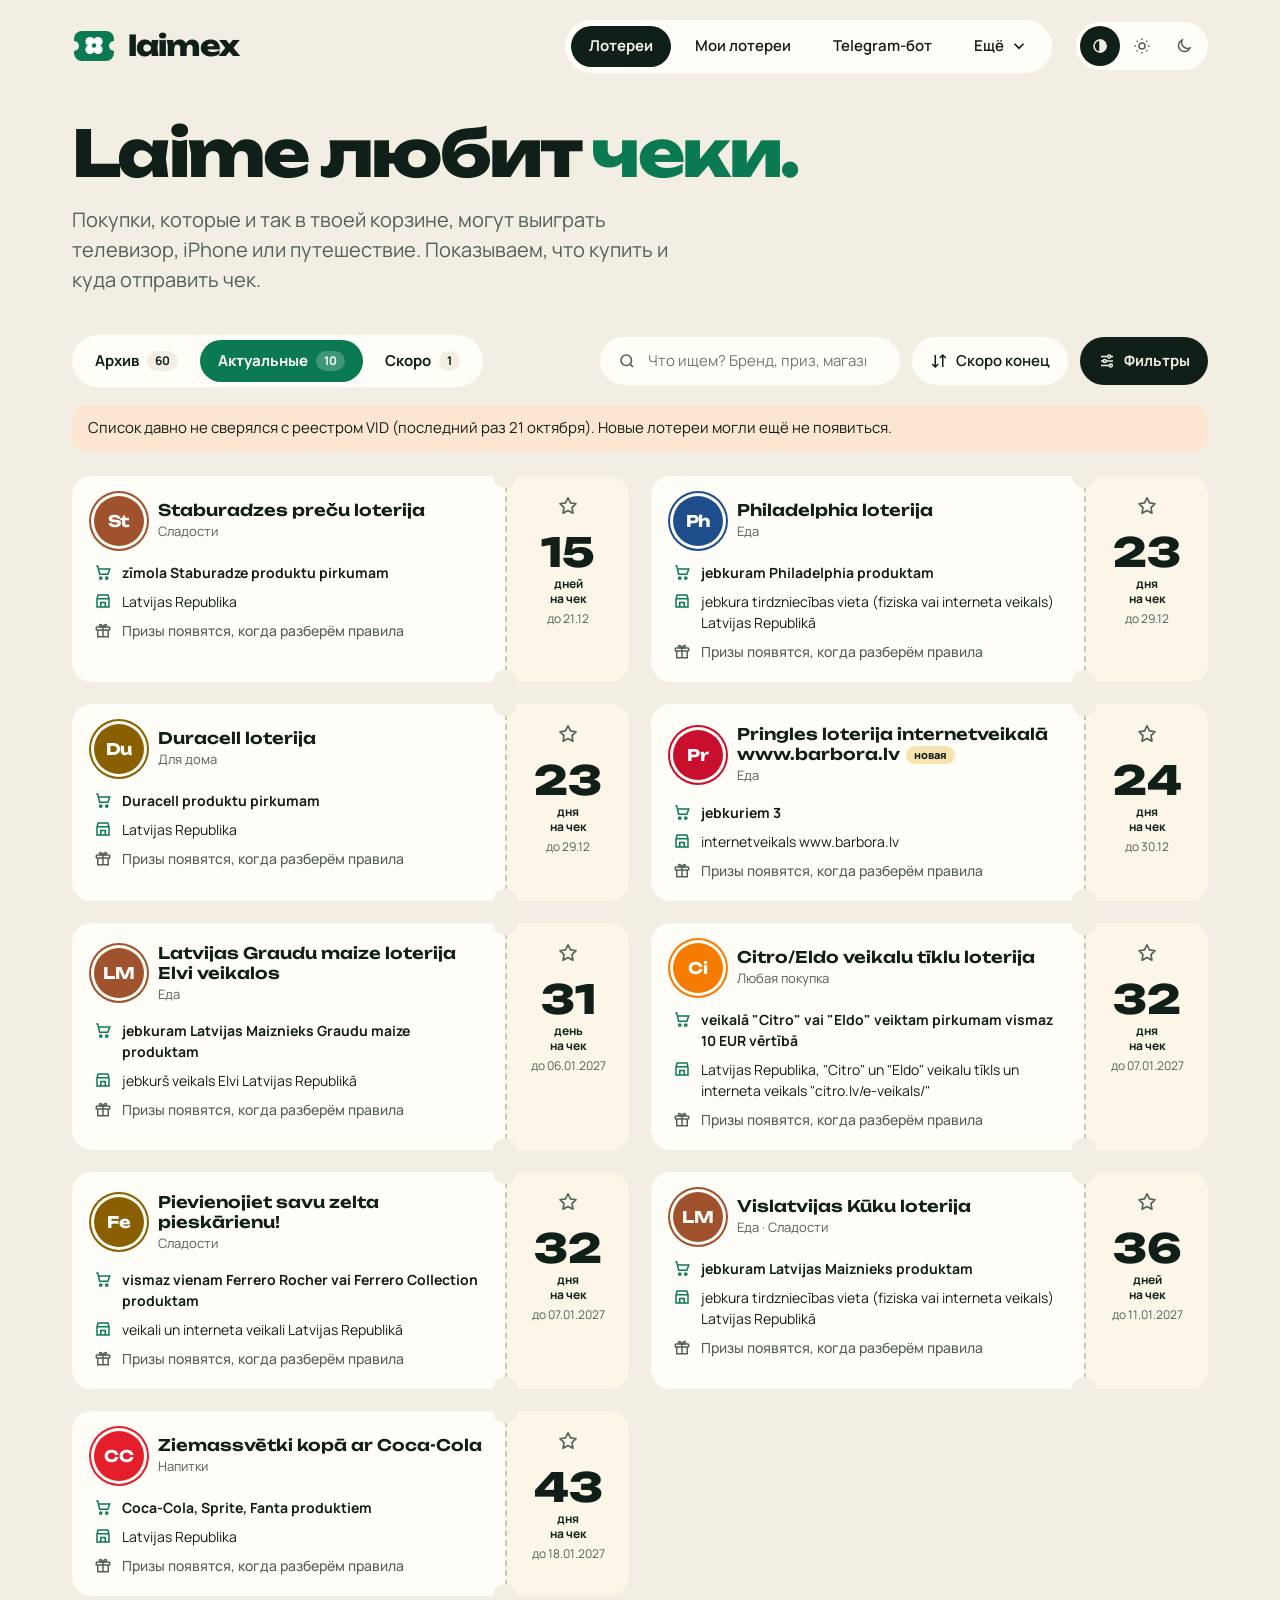
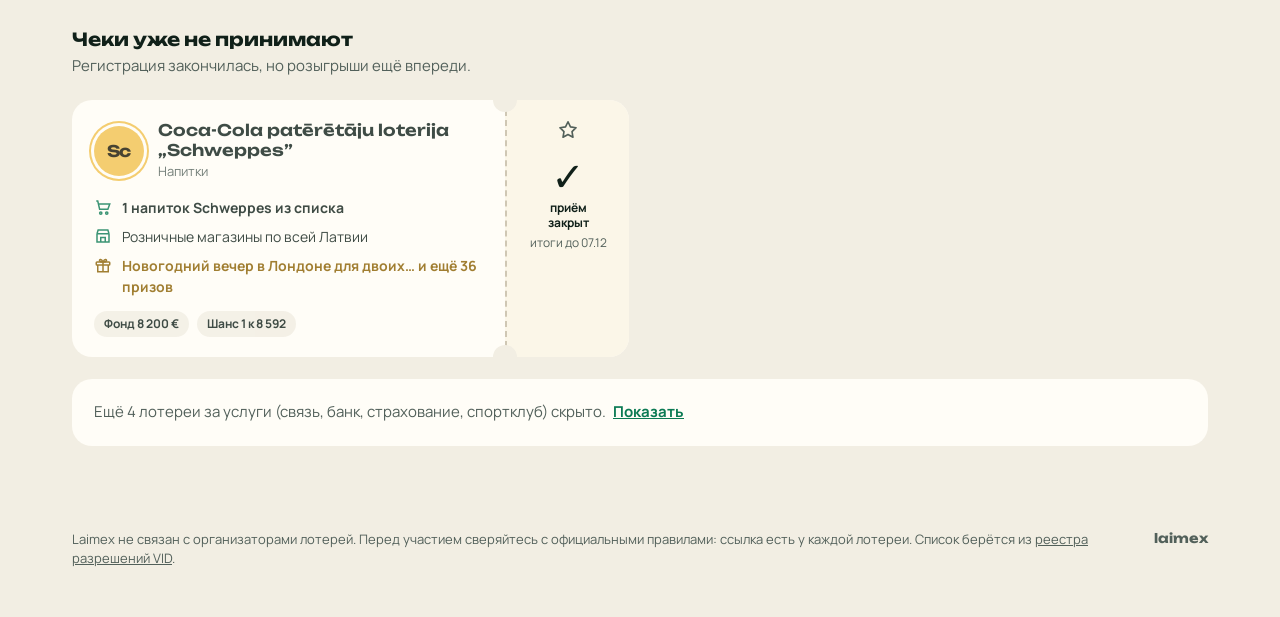
==== commit 5d51a389: "Сайт: новый дизайн «Лотерейный билет» - Изумрудно-золотая палитра, светлая и тёмная тема (по умолчан" ====
--- a/docs/index.html
+++ b/docs/index.html
@@ -4,99 +4,201 @@
 <meta charset="utf-8">
 <meta name="viewport" content="width=device-width, initial-scale=1, viewport-fit=cover">
 <title>Laimex — лотереи в магазинах Латвии</title>
-<meta name="description" content="Все действующие товарные лотереи Латвии: что купить, где зарегистрироваться, когда розыгрыши и какие призы. Обновляется каждое утро.">
-<meta name="theme-color" content="#a4343a">
+<meta name="description" content="Покупки, которые и так в корзине, могут выиграть телевизор, iPhone или путешествие. Все лотереи в магазинах Латвии: что купить, куда отправить чек и когда розыгрыш.">
+<meta name="theme-color" content="#F2EEE3" id="theme-color">
+<script>
+  // тему ставим до отрисовки, чтобы страница не мигала
+  try { var t = JSON.parse(localStorage.getItem("theme")); if (t === "light" || t === "dark") document.documentElement.dataset.theme = t; } catch (e) {}
+</script>
 <link rel="manifest" href="manifest.webmanifest">
+<link rel="icon" href="icons/logo.svg" type="image/svg+xml">
 <link rel="icon" href="icons/icon-192.png" type="image/png">
 <link rel="apple-touch-icon" href="icons/apple-touch-icon.png">
 <link rel="preconnect" href="https://fonts.googleapis.com">
 <link rel="preconnect" href="https://fonts.gstatic.com" crossorigin>
-<link href="https://fonts.googleapis.com/css2?family=Onest:wght@400;500;700;800&family=PT+Mono&display=swap" rel="stylesheet">
+<link href="https://fonts.googleapis.com/css2?family=Unbounded:wght@600;700;800&family=Manrope:wght@400;500;600;700;800&display=swap" rel="stylesheet">
 <link rel="stylesheet" href="style.css">
 </head>
 <body>
+<svg width="0" height="0" style="position:absolute" aria-hidden="true">
+  <symbol id="i-logo" viewBox="0 0 44 36"><rect x="2" y="3" width="40" height="30" rx="8" fill="var(--accent)"/><circle cx="2" cy="18" r="5" fill="var(--page)"/><circle cx="42" cy="18" r="5" fill="var(--page)"/><g fill="var(--accent-ink)"><circle cx="18" cy="13.5" r="4.6"/><circle cx="26" cy="13.5" r="4.6"/><circle cx="18" cy="21.5" r="4.6"/><circle cx="26" cy="21.5" r="4.6"/></g><circle cx="22" cy="17.5" r="2.2" fill="var(--accent)"/></symbol>
+  <symbol id="i-cart" viewBox="0 0 24 24" fill="none" stroke="currentColor" stroke-width="2"><circle cx="9" cy="20" r="1.5"/><circle cx="17" cy="20" r="1.5"/><path d="M3 4h2l2.5 11h11L21 8H6.5"/></symbol>
+  <symbol id="i-store" viewBox="0 0 24 24" fill="none" stroke="currentColor" stroke-width="2"><path d="M4 9l1.5-5h13L20 9M4 9v11h16V9M4 9h16M9 20v-6h6v6"/></symbol>
+  <symbol id="i-gift" viewBox="0 0 24 24" fill="none" stroke="currentColor" stroke-width="2"><rect x="3" y="8" width="18" height="4" rx="1"/><path d="M5 12v9h14v-9M12 8v13M12 8C10 4 6.5 4 7.5 6.5 8.2 8 12 8 12 8zM12 8c2-4 5.5-4 4.5-1.5C15.8 8 12 8 12 8z"/></symbol>
+  <symbol id="i-star" viewBox="0 0 24 24" stroke="currentColor" stroke-width="1.8" stroke-linejoin="round"><path d="M12 3l2.7 5.6 6.1.9-4.4 4.3 1 6.1L12 17l-5.4 2.9 1-6.1-4.4-4.3 6.1-.9z"/></symbol>
+  <symbol id="i-search" viewBox="0 0 24 24" fill="none" stroke="currentColor" stroke-width="2.2"><circle cx="11" cy="11" r="7"/><path d="M20 20l-3.5-3.5"/></symbol>
+  <symbol id="i-sort" viewBox="0 0 24 24" fill="none" stroke="currentColor" stroke-width="2"><path d="M7 4v16M3 16l4 4 4-4M17 20V4M13 8l4-4 4 4"/></symbol>
+  <symbol id="i-filter" viewBox="0 0 24 24" fill="none" stroke="currentColor" stroke-width="2"><path d="M4 6h9M17 6h3M4 12h3M11 12h9M4 18h11M19 18h1"/><circle cx="15" cy="6" r="2"/><circle cx="9" cy="12" r="2"/><circle cx="17" cy="18" r="2"/></symbol>
+  <symbol id="i-close" viewBox="0 0 24 24" fill="none" stroke="currentColor" stroke-width="2.2"><path d="M6 6l12 12M18 6L6 18"/></symbol>
+  <symbol id="i-down" viewBox="0 0 24 24" fill="none" stroke="currentColor" stroke-width="2.2"><path d="M6 9l6 6 6-6"/></symbol>
+  <symbol id="i-ticket" viewBox="0 0 24 24" fill="none" stroke="currentColor" stroke-width="2"><path d="M4 6h16v4a2 2 0 0 0 0 4v4H4v-4a2 2 0 0 0 0-4z"/><path d="M14 6v12" stroke-dasharray="2 2"/></symbol>
+  <symbol id="i-send" viewBox="0 0 24 24" fill="none" stroke="currentColor" stroke-width="2" stroke-linejoin="round"><path d="M21 3L3 10.5l7 2.5 2.5 7z"/><path d="M21 3L10 13"/></symbol>
+  <symbol id="i-dots" viewBox="0 0 24 24" fill="currentColor"><circle cx="5" cy="12" r="1.8"/><circle cx="12" cy="12" r="1.8"/><circle cx="19" cy="12" r="1.8"/></symbol>
+  <symbol id="i-doc" viewBox="0 0 24 24" fill="none" stroke="currentColor" stroke-width="2"><path d="M6 3h9l4 4v14H6z"/><path d="M9 12h7M9 16h7"/></symbol>
+  <symbol id="i-cal" viewBox="0 0 24 24" fill="none" stroke="currentColor" stroke-width="2"><rect x="3" y="5" width="18" height="16" rx="2"/><path d="M3 10h18M8 3v4M16 3v4"/></symbol>
+  <symbol id="i-share" viewBox="0 0 24 24" fill="none" stroke="currentColor" stroke-width="2"><path d="M12 3v12M7 8l5-5 5 5M5 13v6a2 2 0 0 0 2 2h10a2 2 0 0 0 2-2v-6"/></symbol>
+  <symbol id="i-install" viewBox="0 0 24 24" fill="none" stroke="currentColor" stroke-width="2"><rect x="6" y="2" width="12" height="20" rx="3"/><path d="M12 7v7M9 11l3 3 3-3"/></symbol>
+  <symbol id="i-auto" viewBox="0 0 24 24" fill="none" stroke="currentColor" stroke-width="2"><circle cx="12" cy="12" r="8"/><path d="M12 4a8 8 0 0 1 0 16z" fill="currentColor"/></symbol>
+  <symbol id="i-light" viewBox="0 0 24 24" fill="none" stroke="currentColor" stroke-width="2"><circle cx="12" cy="12" r="4"/><path d="M12 2v2M12 20v2M4.9 4.9l1.4 1.4M17.7 17.7l1.4 1.4M2 12h2M20 12h2M4.9 19.1l1.4-1.4M17.7 6.3l1.4-1.4"/></symbol>
+  <symbol id="i-dark" viewBox="0 0 24 24" fill="none" stroke="currentColor" stroke-width="2"><path d="M20 14.5A8 8 0 0 1 9.5 4a8 8 0 1 0 10.5 10.5z"/></symbol>
+  <symbol id="i-bug" viewBox="0 0 24 24" fill="none" stroke="currentColor" stroke-width="2"><rect x="7" y="7" width="10" height="13" rx="5"/><path d="M12 11v9M7 13H3M21 13h-4M8 8L5 5M16 8l3-3M7 18l-3 2M17 18l3 2"/></symbol>
+  <symbol id="i-info" viewBox="0 0 24 24" fill="none" stroke="currentColor" stroke-width="2"><circle cx="12" cy="12" r="9"/><path d="M12 11v6M12 7.5v.5"/></symbol>
+</svg>
+
 <header class="top">
   <div class="wrap top-row">
-    <a class="brand" href="#">Laimex</a>
-    <button class="install" id="install" hidden>Установить</button>
-  </div>
-  <div class="wrap">
-    <h1>Лотереи в магазинах Латвии</h1>
-    <p class="lede">Что купить, куда зарегистрировать чек и когда розыгрыш. Обновляется каждое утро.</p>
+    <a class="brand" href="./" data-go="home" aria-label="Laimex, на главную">
+      <svg class="brand-mark" viewBox="0 0 44 36" aria-hidden="true"><use href="#i-logo"/></svg>
+      <span class="brand-name">laimex</span>
+    </a>
+    <nav class="menu" aria-label="Разделы">
+      <a href="./" data-go="home">Лотереи</a>
+      <a href="?page=mine" data-go="mine">Мои лотереи <span class="pill" data-mine-count></span></a>
+      <a href="?page=bot" data-go="bot">Telegram-бот</a>
+      <button type="button" class="more-btn" id="more-btn" aria-expanded="false" aria-controls="more-menu">Ещё <svg class="ic" aria-hidden="true"><use href="#i-down"/></svg></button>
+    </nav>
+    <div class="theme" role="group" aria-label="Тема оформления">
+      <button type="button" data-theme-pick="auto" aria-label="Тема как в системе" title="Как в системе"><svg class="ic" aria-hidden="true"><use href="#i-auto"/></svg></button>
+      <button type="button" data-theme-pick="light" aria-label="Светлая тема" title="Светлая"><svg class="ic" aria-hidden="true"><use href="#i-light"/></svg></button>
+      <button type="button" data-theme-pick="dark" aria-label="Тёмная тема" title="Тёмная"><svg class="ic" aria-hidden="true"><use href="#i-dark"/></svg></button>
+    </div>
+    <button type="button" class="theme-cycle" id="theme-cycle"><svg class="ic" aria-hidden="true"><use href="#i-auto"/></svg></button>
   </div>
 </header>
 
-<div class="ios-hint" id="ios-hint" hidden>
-  <div class="wrap ios-row">
-    <p>Установить на iPhone: «Поделиться» → «На экран Домой».</p>
-    <button class="link" id="ios-hint-close" aria-label="Скрыть подсказку">Скрыть</button>
-  </div>
+<!-- меню «Ещё»: на компьютере выпадает из шапки, на телефоне выезжает снизу -->
+<div class="more-menu" id="more-menu" hidden>
+  <span class="grab" aria-hidden="true"></span>
+  <button type="button" class="more-install" data-install hidden><svg class="ic" aria-hidden="true"><use href="#i-install"/></svg>Установить приложение</button>
+  <a href="?page=install" data-go="install"><svg class="ic" aria-hidden="true"><use href="#i-install"/></svg>Как установить: Android, iPhone, компьютер</a>
+  <a href="?page=about" data-go="about"><svg class="ic" aria-hidden="true"><use href="#i-info"/></svg>О сайте</a>
+  <a href="?page=bug" data-go="bug"><svg class="ic" aria-hidden="true"><use href="#i-bug"/></svg>Сообщить об ошибке</a>
 </div>
 
-<main class="wrap">
-  <nav class="tabs" aria-label="Какие лотереи показать">
-    <button class="tab" data-tab="now" aria-pressed="true">Идут сейчас <span class="n" data-count="now"></span></button>
-    <button class="tab" data-tab="soon" aria-pressed="false">Скоро <span class="n" data-count="soon"></span></button>
-    <button class="tab" data-tab="past" aria-pressed="false">Завершились <span class="n" data-count="past"></span></button>
-    <button class="tab" data-tab="fav" aria-pressed="false">★ Отмеченные <span class="n" data-count="fav"></span></button>
-  </nav>
-  <div class="tools">
-    <label class="search">
-      <span class="sr">Поиск</span>
-      <input id="q" type="search" placeholder="Бренд, магазин или приз" autocomplete="off">
-    </label>
-    <div class="chips" role="group" aria-label="Фильтры">
-      <button class="chip" data-filter="ending" aria-pressed="false">Регистрация до 7 дней</button>
-      <button class="chip" data-filter="draw" aria-pressed="false">Розыгрыш скоро</button>
-      <button class="chip" data-filter="service" aria-pressed="false">Лотереи за услуги</button>
+<main id="main">
+  <section class="page" data-page="home">
+    <div class="wrap hero">
+      <div class="hero-text">
+        <h1>Laime любит <span class="accent">чеки.</span></h1>
+        <p class="lede">Покупки, которые и так в&nbsp;твоей корзине, могут выиграть телевизор, iPhone или путешествие. Показываем, что купить и куда отправить чек.</p>
+      </div>
+      <div class="next-draw" id="next-draw" hidden></div>
     </div>
-    <div class="chips" id="stores" role="group" aria-label="Магазин" hidden></div>
-    <div class="view">
-      <label class="sort">
-        <span>Сортировка</span>
-        <select id="sort">
-          <option value="ending">Скоро закончится</option>
-          <option value="prize">Крупный приз</option>
-          <option value="new">Новые</option>
-        </select>
-      </label>
-      <button class="chip" id="compact" type="button" aria-pressed="false">Компактно</button>
+
+    <div class="wrap">
+      <div class="tools">
+        <div class="tabs" role="group" aria-label="Какие лотереи показать">
+          <button type="button" class="tab" data-tab="past" aria-pressed="false">Архив <span class="n" data-count="past"></span></button>
+          <button type="button" class="tab" data-tab="now" aria-pressed="true">Актуальные <span class="n" data-count="now"></span></button>
+          <button type="button" class="tab" data-tab="soon" aria-pressed="false">Скоро <span class="n" data-count="soon"></span></button>
+        </div>
+        <label class="search">
+          <svg class="ic" aria-hidden="true"><use href="#i-search"/></svg>
+          <span class="sr">Поиск</span>
+          <input id="q" type="search" placeholder="Что ищем? Бренд, приз, магазин" autocomplete="off">
+        </label>
+        <div class="pop-anchor sort-anchor">
+          <button type="button" class="tool-btn" id="sort-btn" aria-expanded="false" aria-controls="sort-menu">
+            <svg class="ic" aria-hidden="true"><use href="#i-sort"/></svg><span id="sort-label"></span>
+          </button>
+          <div class="pop sort-menu" id="sort-menu" hidden></div>
+        </div>
+        <div class="pop-anchor">
+          <button type="button" class="tool-btn filter-btn" id="filter-btn" aria-expanded="false" aria-controls="filters" aria-label="Фильтры и сортировка">
+            <svg class="ic" aria-hidden="true"><use href="#i-filter"/></svg><span class="filter-word">Фильтры</span><span class="badge-n" id="filter-n" hidden></span>
+          </button>
+          <section class="pop filters" id="filters" aria-label="Сортировка и фильтры" hidden>
+            <span class="grab" aria-hidden="true"></span>
+            <div class="f-group f-sort">
+              <p class="f-title">Сортировка</p>
+              <div class="f-chips" id="f-sort"></div>
+            </div>
+            <div class="f-group" id="f-stores-box">
+              <p class="f-title">Магазин</p>
+              <div class="f-chips" id="f-stores"></div>
+            </div>
+            <div class="f-group" id="f-types-box">
+              <p class="f-title">Товары</p>
+              <div class="f-chips" id="f-types"></div>
+            </div>
+            <div class="f-foot">
+              <button type="button" class="link-btn" id="f-reset">Сбросить</button>
+              <button type="button" class="btn primary" id="f-apply"></button>
+            </div>
+          </section>
+        </div>
+      </div>
+      <p class="sort-line">Сортировка: <b id="sort-line"></b></p>
+      <p class="tab-note" id="tab-note" hidden></p>
+      <p class="stale" id="stale" hidden></p>
+      <p class="status" id="status" role="status">Загружаем лотереи…</p>
+      <ol class="list" id="list"></ol>
     </div>
-  </div>
-  <p class="status" id="status" role="status">Загружаем лотереи…</p>
-  <ol class="list" id="list"></ol>
+  </section>
+
+  <section class="page wrap prose" data-page="mine" hidden>
+    <h1>Мои лотереи</h1>
+    <p class="lede">Отмечайте лотереи звёздочкой: они соберутся здесь и останутся, даже когда завершатся. Отметки хранятся только в этом браузере.</p>
+    <p class="status" id="mine-status"></p>
+    <ol class="list" id="mine-list"></ol>
+  </section>
+
+  <section class="page wrap prose" data-page="bot" hidden>
+    <h1>Telegram-бот</h1>
+    <p class="lede">Бот скоро появится. Он будет присылать новые лотереи и напоминать о розыгрышах и списках победителей по вашим отмеченным лотереям.</p>
+    <p class="note">Пока бота нет, добавьте нужную лотерею в календарь: в её подробностях есть кнопка «В календарь».</p>
+  </section>
+
+  <section class="page wrap prose" data-page="install" hidden>
+    <h1>Как установить приложение</h1>
+    <p class="lede">Laimex ставится на телефон и компьютер как обычное приложение: значок на экране, открывается без адресной строки и показывает последний загруженный список даже без интернета.</p>
+    <p><button type="button" class="btn primary" data-install hidden><svg class="ic" aria-hidden="true"><use href="#i-install"/></svg>Установить сейчас</button></p>
+    <h2>Android</h2>
+    <p>В Chrome откройте меню <b>⋮</b> и выберите «Установить приложение» или «Добавить на главный экран». Иногда Laimex сам предложит установку внизу экрана.</p>
+    <h2>iPhone и iPad</h2>
+    <p>Откройте сайт в Safari, нажмите «Поделиться» (квадрат со стрелкой вверх) и выберите «На экран „Домой“».</p>
+    <h2>Компьютер</h2>
+    <p>В Chrome или Edge нажмите значок установки справа в адресной строке или выберите в меню «Ещё» пункт «Установить приложение».</p>
+  </section>
+
+  <section class="page wrap prose" data-page="about" hidden>
+    <h1>О сайте</h1>
+    <p class="lede">Laimex собирает товарные лотереи Латвии в одном месте: что купить, где, как и до какого числа зарегистрировать чек, когда розыгрыши и какие призы.</p>
+    <p>Список берётся из официального <a href="https://www.vid.gov.lv/lv/loterijas" rel="noopener" target="_blank">реестра разрешений VID</a> и обновляется каждое утро. Новая лотерея появляется сразу, как только попала в реестр.</p>
+    <p>Правила каждой лотереи читает ИИ и делает короткую выжимку. Затем она автоматически сверяется с реестром: даты, номер разрешения, сумма призов. Если что-то не сходится, у лотереи появляется пометка «Проверьте по правилам».</p>
+    <p>Laimex не связан с организаторами лотерей. Перед участием сверяйтесь с официальными правилами: ссылка есть у каждой лотереи.</p>
+  </section>
+
+  <section class="page wrap prose" data-page="bug" hidden>
+    <h1>Сообщить об ошибке</h1>
+    <p class="lede">Нашли неверную дату, приз или ссылку? Что-то на сайте работает не так? Расскажите, мы поправим.</p>
+    <p>Пока это можно сделать на GitHub: <a href="https://github.com/kosjak0ff/laimex5/issues/new" rel="noopener" target="_blank">написать о проблеме</a>. Укажите название лотереи или номер разрешения VID. Скоро здесь появится простая форма.</p>
+  </section>
 </main>
 
 <footer class="foot wrap">
-  <p id="updated"></p>
-  <p>Сайт не связан с организаторами лотерей. Перед участием сверяйтесь с официальными правилами — ссылка есть у каждой лотереи. Источник списка: <a href="https://www.vid.gov.lv/lv/loterijas" rel="noopener" target="_blank">реестр VID</a>.</p>
+  <p>Laimex не связан с организаторами лотерей. Перед участием сверяйтесь с официальными правилами: ссылка есть у каждой лотереи. Список берётся из <a href="https://www.vid.gov.lv/lv/loterijas" rel="noopener" target="_blank">реестра разрешений VID</a>.</p>
+  <p class="foot-brand">laimex</p>
 </footer>
 
-<template id="card-tpl">
-  <li class="ticket">
-    <article>
-      <header class="t-head">
-        <h2 class="t-title"></h2>
-        <p class="t-left"></p>
-        <button class="t-star" type="button" aria-pressed="false" aria-label="Отметить лотерею">☆</button>
-      </header>
-      <p class="t-org"></p>
-      <dl class="receipt">
-        <div class="r-row"><dt>Купить</dt><dd class="r-buy"></dd></div>
-        <div class="r-row"><dt>Чек до</dt><dd class="r-reg"></dd></div>
-        <div class="r-row r-total"><dt>Приз</dt><dd class="r-prize"></dd></div>
-      </dl>
-      <p class="t-next"></p>
-      <div class="t-actions">
-        <a class="btn primary t-register" rel="noopener" target="_blank">Зарегистрировать чек</a>
-        <a class="btn t-rules" rel="noopener" target="_blank">Правила</a>
-        <button class="btn t-cal" type="button">В календарь</button>
-        <button class="btn ghost t-more" aria-expanded="false">Подробнее</button>
-      </div>
-      <div class="t-details" hidden></div>
-    </article>
-  </li>
-</template>
+<nav class="tabbar" aria-label="Разделы">
+  <a href="./" data-go="home"><svg class="ic" aria-hidden="true"><use href="#i-ticket"/></svg>Лотереи</a>
+  <a href="?page=mine" data-go="mine"><svg class="ic" aria-hidden="true"><use href="#i-star"/></svg><span>Мои<span data-mine-count-short></span></span></a>
+  <a href="?page=bot" data-go="bot"><svg class="ic" aria-hidden="true"><use href="#i-send"/></svg>Бот</a>
+  <button type="button" id="tabbar-more" aria-expanded="false" aria-controls="more-menu"><svg class="ic" aria-hidden="true"><use href="#i-dots"/></svg>Ещё</button>
+</nav>
+
+<div class="scrim" id="scrim" hidden></div>
+<div class="detail-layer" id="detail-layer" hidden>
+  <section class="detail" id="detail" role="dialog" aria-modal="true" aria-labelledby="d-title"></section>
+</div>
+<div class="toast" id="toast" role="status" hidden></div>
+<div class="install-offer" id="install-offer" hidden>
+  <svg class="brand-mark" viewBox="0 0 44 36" aria-hidden="true"><use href="#i-logo"/></svg>
+  <p>Поставить Laimex на телефон как приложение?</p>
+  <button type="button" class="btn primary" data-install>Установить</button>
+  <button type="button" class="icon-btn" id="install-offer-close" aria-label="Не сейчас"><svg class="ic" aria-hidden="true"><use href="#i-close"/></svg></button>
+</div>
 
 <script src="app.js" defer></script>
 </body>
--- a/docs/style.css
+++ b/docs/style.css
@@ -1,192 +1,516 @@
+/* Laimex: лотерейный билет. Изумрудный и золотой, светлая и тёмная темы. */
 :root {
-  --page: #eef0ee;
-  --paper: #ffffff;
-  --ink: #1f2328;
-  --muted: #5f666d;
-  --rule: #c9cdc9;
-  --carmine: #a4343a;
-  --carmine-ink: #8a2a30;
-  --carmine-soft: #f6e7e8;
-  --ok: #2f6b4f;
-  --warn: #8a5a00;
-  --warn-soft: #fbf1dc;
-  --focus: #1d5fbf;
-  --sans: "Onest", system-ui, -apple-system, "Segoe UI", Roboto, sans-serif;
-  --mono: "PT Mono", ui-monospace, "Cascadia Mono", Menlo, monospace;
+  --page: #F2EEE3; --ticket: #FFFDF7; --ink: #102019; --muted: #52605A; --rule: #CFC7B4;
+  --accent: #0B7A53; --accent-text: #0B7A53; --accent-ink: #FFFFFF; --accent-soft: #DDF2E8;
+  --gold: #8A5F00; --gold2: #F2C14E; --gold-soft: #F6E3AE;
+  --warn: #B04A00; --warn-soft: #FCE6D2; --stub: #FBF6E8;
+  --scrim: rgba(16, 32, 25, 0.38); --shadow: 0 18px 40px rgba(16, 32, 25, 0.16); --focus: #1D5FBF;
+  --display: "Unbounded", "Manrope", system-ui, sans-serif;
+  --sans: "Manrope", system-ui, -apple-system, "Segoe UI", Roboto, sans-serif;
   color-scheme: light;
 }
 @media (prefers-color-scheme: dark) {
   :root:not([data-theme="light"]) {
-    --page: #16191c; --paper: #22262a; --ink: #e8eaec; --muted: #a3a9af; --rule: #3a4046;
-    --carmine: #9c3a40; --carmine-ink: #f08a8f; --carmine-soft: #3a2224;
-    --ok: #7cc39f; --warn: #e7b555; --warn-soft: #352b17; --focus: #7fb0ff;
+    --page: #08110D; --ticket: #13221B; --ink: #EAF3EE; --muted: #9FB2A8; --rule: #2D4037;
+    --accent: #3DD69A; --accent-text: #5BE0AA; --accent-ink: #04170F; --accent-soft: #173A2B;
+    --gold: #F0C75E; --gold2: #F0C75E; --gold-soft: #3D3112;
+    --warn: #FF9F66; --warn-soft: #3B2414; --stub: #182A21;
+    --scrim: rgba(0, 0, 0, 0.6); --shadow: 0 18px 40px rgba(0, 0, 0, 0.5); --focus: #8DB8FF;
     color-scheme: dark;
   }
 }
 :root[data-theme="dark"] {
-  --page: #16191c; --paper: #22262a; --ink: #e8eaec; --muted: #a3a9af; --rule: #3a4046;
-  --carmine: #9c3a40; --carmine-ink: #f08a8f; --carmine-soft: #3a2224;
-  --ok: #7cc39f; --warn: #e7b555; --warn-soft: #352b17; --focus: #7fb0ff;
+  --page: #08110D; --ticket: #13221B; --ink: #EAF3EE; --muted: #9FB2A8; --rule: #2D4037;
+  --accent: #3DD69A; --accent-text: #5BE0AA; --accent-ink: #04170F; --accent-soft: #173A2B;
+  --gold: #F0C75E; --gold2: #F0C75E; --gold-soft: #3D3112;
+  --warn: #FF9F66; --warn-soft: #3B2414; --stub: #182A21;
+  --scrim: rgba(0, 0, 0, 0.6); --shadow: 0 18px 40px rgba(0, 0, 0, 0.5); --focus: #8DB8FF;
   color-scheme: dark;
 }
 
 * { box-sizing: border-box; }
 html { -webkit-text-size-adjust: 100%; }
+html.locked { overflow: hidden; }
 body {
   margin: 0; background: var(--page); color: var(--ink);
-  font: 400 1rem/1.5 var(--sans);
-  padding-bottom: env(safe-area-inset-bottom);
-}
-a { color: var(--carmine-ink); }
-:focus-visible { outline: 3px solid var(--focus); outline-offset: 2px; border-radius: 4px; }
+  font: 400 15px/1.5 var(--sans); overflow-wrap: anywhere;
+}
+a { color: var(--accent-text); }
+button, input { font: inherit; color: inherit; }
+button { cursor: pointer; }
+[hidden] { display: none !important; }
+:focus-visible { outline: 3px solid var(--focus); outline-offset: 2px; border-radius: 8px; }
 .sr { position: absolute; width: 1px; height: 1px; overflow: hidden; clip: rect(0 0 0 0); }
-.wrap { max-width: 44rem; margin: 0 auto; padding: 0 16px; }
-
-/* шапка */
-.top { background: var(--carmine); color: #fff; padding: 6px 0 18px; }
-.top-row { display: flex; align-items: center; justify-content: space-between; min-height: 44px; }
-.brand { color: #fff; text-decoration: none; font-weight: 800; font-size: 1.125rem; letter-spacing: -0.01em; }
-.install {
-  font: 500 0.875rem/1 var(--sans); color: var(--carmine-ink); background: #fff;
-  border: 0; border-radius: 999px; padding: 10px 14px; cursor: pointer;
-}
-h1 { font-size: clamp(1.5rem, 5.5vw, 2.25rem); line-height: 1.1; font-weight: 800; letter-spacing: -0.02em; margin: 6px 0 8px; max-width: 20ch; text-wrap: balance; }
-.lede { margin: 0; max-width: 34rem; color: #f8e9ea; font-size: 0.9375rem; line-height: 1.45; }
-
-.ios-hint { background: var(--paper); border-bottom: 1px solid var(--rule); }
-.ios-row { display: flex; gap: 12px; align-items: center; justify-content: space-between; padding-top: 4px; padding-bottom: 4px; }
-.ios-hint p { margin: 0; font-size: 0.875rem; }
-.link { background: none; border: 0; color: var(--carmine-ink); font: 500 0.875rem var(--sans); cursor: pointer; padding: 10px 4px; min-height: 44px; }
-
-/* вкладки и фильтры */
-.tabs { display: flex; gap: 2px; margin: 8px -4px 8px; overflow-x: auto; scrollbar-width: none; }
+.wrap { max-width: 1200px; margin: 0 auto; padding: 0 32px; }
+.ic { width: 18px; height: 18px; flex: none; }
+.accent { color: var(--accent-text); }
+
+/* ------------------------------------------------------------ шапка */
+.top-row { display: flex; align-items: center; gap: 16px 24px; padding-top: 20px; padding-bottom: 20px; }
+.brand { display: flex; align-items: center; gap: 12px; text-decoration: none; color: var(--ink); border-radius: 12px; }
+.brand-mark { width: 44px; height: 36px; flex: none; }
+.brand-name { font: 800 28px/1 var(--display); letter-spacing: -0.03em; }
+.menu { display: flex; gap: 6px; padding: 6px; margin-left: auto; background: var(--ticket); border-radius: 999px; }
+.menu a, .more-btn {
+  display: flex; align-items: center; gap: 6px; padding: 9px 18px; border-radius: 999px; border: 0;
+  background: none; text-decoration: none; color: var(--ink); font-weight: 600; white-space: nowrap;
+}
+.menu a[aria-current="page"] { background: var(--ink); color: var(--page); font-weight: 700; }
+.menu a[aria-current="page"] .pill { background: var(--gold2); color: #1A1400; }
+.more-btn[aria-expanded="true"] { background: var(--page); }
+.pill {
+  display: inline-grid; place-items: center; min-width: 22px; height: 22px; padding: 0 6px; border-radius: 999px;
+  font-size: 12px; font-weight: 700; background: var(--gold-soft); color: var(--ink);
+}
+.pill:empty { display: none; }
+.theme { display: flex; gap: 2px; padding: 4px; border-radius: 999px; background: var(--ticket); }
+.theme button {
+  width: 40px; height: 40px; border-radius: 50%; border: 0; display: grid; place-items: center;
+  background: transparent; color: var(--muted);
+}
+.theme button[aria-pressed="true"] { background: var(--ink); color: var(--page); }
+.theme-cycle {
+  display: none; width: 44px; height: 44px; border-radius: 50%; border: 0; place-items: center;
+  background: var(--ticket); color: var(--ink); margin-left: auto;
+}
+.theme-cycle .ic { width: 20px; height: 20px; }
+
+/* меню «Ещё» */
+.more-menu {
+  position: fixed; z-index: 60; width: 320px; padding: 8px; border-radius: 20px;
+  background: var(--ticket); box-shadow: var(--shadow); display: flex; flex-direction: column;
+}
+.more-menu a, .more-menu button {
+  display: flex; align-items: center; gap: 12px; padding: 12px 14px; border-radius: 14px; border: 0;
+  background: none; text-align: left; text-decoration: none; color: var(--ink); font-weight: 600;
+}
+.more-menu a:hover, .more-menu button:hover { background: var(--page); }
+.more-menu .ic { color: var(--muted); }
+.more-menu .more-install { background: var(--accent-soft); color: var(--accent-text); font-weight: 700; }
+.more-menu .more-install .ic { color: inherit; }
+.more-menu a[aria-current="page"] { background: var(--page); }
+.grab { display: none; align-self: center; width: 44px; height: 5px; border-radius: 9px; background: var(--rule); flex: none; }
+
+/* ------------------------------------------------------------ главная */
+.hero { display: flex; flex-wrap: wrap; gap: 32px; align-items: center; padding-top: 28px; padding-bottom: 40px; }
+.hero-text { flex: 999 1 560px; min-width: 0; }
+h1 { margin: 0; font: 800 64px/1 var(--display); letter-spacing: -0.04em; text-wrap: balance; }
+.lede { margin: 20px 0 0; font-size: 20px; color: var(--muted); max-width: 600px; text-wrap: pretty; }
+.next-draw {
+  flex: 0 1 400px; position: relative; display: flex; border-radius: 22px; overflow: hidden;
+  background: var(--ink); color: var(--page);
+}
+.nd-main { flex: 1; min-width: 0; padding: 22px 24px; }
+.nd-kicker { margin: 0; font-size: 13px; font-weight: 700; letter-spacing: 0.08em; opacity: 0.75; text-transform: uppercase; }
+.nd-date { margin: 8px 0 0; font: 700 26px/1.15 var(--display); overflow-wrap: normal; }
+.nd-names { margin: 10px 0 0; font-size: 14px; opacity: 0.85; }
+.nd-date .short { display: none; }
+.nd-stub {
+  flex: none; width: 92px; border-left: 2px dashed var(--page); display: grid; place-items: center; text-align: center;
+  font-family: var(--display);
+}
+.nd-n { display: block; font-size: 34px; font-weight: 800; color: var(--gold2); line-height: 1.1; }
+.nd-w { display: block; font-size: 11px; font-weight: 600; }
+.notch { position: absolute; width: 24px; height: 24px; border-radius: 50%; background: var(--page); pointer-events: none; }
+.next-draw .notch { right: 80px; }
+.next-draw .notch.t { top: -12px; } .next-draw .notch.b { bottom: -12px; }
+
+/* панель инструментов */
+.tools { position: relative; display: flex; flex-wrap: wrap; gap: 12px; align-items: center; }
+.tabs { display: flex; gap: 4px; padding: 5px; border-radius: 999px; background: var(--ticket); margin-right: auto; }
 .tab {
-  flex: 0 0 auto; font: 500 0.9375rem/1 var(--sans); color: var(--muted);
-  background: none; border: 0; border-bottom: 3px solid transparent; padding: 14px 8px 12px; cursor: pointer;
-}
-.tab[aria-pressed="true"] { color: var(--ink); border-bottom-color: var(--carmine); }
-.n { color: var(--muted); font-weight: 400; }
-.tools { display: grid; gap: 8px; margin-bottom: 12px; }
-.search input {
-  width: 100%; font: 400 1rem var(--sans); color: var(--ink); background: var(--paper);
-  border: 1px solid var(--rule); border-radius: 10px; padding: 10px 14px;
-}
-/* фильтры в одну строку, листаются пальцем */
-.chips { display: flex; gap: 8px; overflow-x: auto; scrollbar-width: none; margin: 0 -16px; padding: 0 16px; }
+  display: flex; align-items: center; gap: 8px; padding: 10px 18px; border-radius: 999px; border: 0;
+  background: transparent; color: var(--ink); font-weight: 700; white-space: nowrap;
+}
+.tab .n { font-size: 12px; padding: 1px 8px; border-radius: 999px; background: var(--page); }
+.tab .n:empty { display: none; }
+.tab[aria-pressed="true"] { background: var(--accent); color: var(--accent-ink); }
+.tab[aria-pressed="true"] .n { background: rgba(255, 255, 255, 0.22); }
+.search {
+  display: flex; align-items: center; gap: 10px; height: 48px; padding: 0 18px; width: 300px; max-width: 100%;
+  border-radius: 999px; background: var(--ticket);
+}
+.search .ic { color: var(--muted); }
+.search input { border: 0; outline: 0; background: none; flex: 1; min-width: 0; height: 44px; }
+.search:focus-within { box-shadow: 0 0 0 3px var(--focus); }
+.tool-btn {
+  display: flex; align-items: center; gap: 8px; height: 48px; padding: 0 18px; border: 0; border-radius: 999px;
+  background: var(--ticket); font-weight: 600; white-space: nowrap;
+}
+.filter-btn { background: var(--ink); color: var(--page); font-weight: 700; }
+.badge-n {
+  display: inline-grid; place-items: center; min-width: 22px; height: 22px; padding: 0 6px; border-radius: 999px;
+  font-size: 12px; font-weight: 800; background: var(--gold2); color: #1A1400;
+}
+.pop-anchor { position: relative; }
+.pop {
+  position: absolute; right: 0; top: 58px; z-index: 30; padding: 8px; border-radius: 20px;
+  background: var(--ticket); box-shadow: var(--shadow);
+}
+.sort-menu { width: 240px; }
+.sort-menu button {
+  display: block; width: 100%; text-align: left; padding: 11px 14px; border-radius: 12px; border: 0;
+  background: transparent; font-weight: 500;
+}
+.sort-menu button[aria-pressed="true"] { background: var(--accent-soft); font-weight: 800; }
+.filters { width: 440px; max-width: calc(100vw - 32px); padding: 22px; display: flex; flex-direction: column; gap: 18px; }
+.f-sort { display: none; }
+.f-title { margin: 0 0 10px; font-weight: 800; font-size: 13px; letter-spacing: 0.06em; color: var(--muted); text-transform: uppercase; }
+.f-chips { display: flex; flex-wrap: wrap; gap: 8px; }
 .chip {
-  flex: 0 0 auto; font: 400 0.875rem/1.2 var(--sans); color: var(--ink); background: transparent;
-  border: 1px solid var(--rule); border-radius: 999px; padding: 9px 12px; cursor: pointer; white-space: nowrap;
-}
-.chip[aria-pressed="true"] { background: var(--ink); color: var(--paper); border-color: var(--ink); }
-.chips[hidden] { display: none; }
-.view { display: flex; flex-wrap: wrap; align-items: center; justify-content: space-between; gap: 8px; }
-.sort { display: flex; align-items: center; gap: 8px; font-size: 0.875rem; color: var(--muted); }
-.sort select {
-  font: 400 0.875rem var(--sans); color: var(--ink); background: var(--paper);
-  border: 1px solid var(--rule); border-radius: 10px; padding: 8px 10px; min-height: 40px;
-}
-@media (max-width: 420px) { .sort span { position: absolute; width: 1px; height: 1px; overflow: hidden; clip: rect(0 0 0 0); } }
-.status { color: var(--muted); margin: 0 0 10px; font-size: 0.9375rem; }
-
-/* лотерея — как чек */
-.list { list-style: none; margin: 0; padding: 0; display: grid; grid-template-columns: minmax(0, 1fr); gap: 16px; }
-.ticket article {
-  position: relative; background: var(--paper); padding: 14px 16px 22px; overflow-wrap: anywhere;
-  border-radius: 6px 6px 0 0;
-  /* оторванный край чека */
-  --tooth: 8px;
-  -webkit-mask: conic-gradient(from -45deg at bottom, #0000, #000 1deg 89deg, #0000 90deg) 50% / calc(var(--tooth) * 2) 100%;
-          mask: conic-gradient(from -45deg at bottom, #0000, #000 1deg 89deg, #0000 90deg) 50% / calc(var(--tooth) * 2) 100%;
-}
-.ticket:target article, .ticket.focus article { box-shadow: inset 0 0 0 2px var(--carmine); }
-.ticket.is-closed article { opacity: 0.82; }
-.t-head { display: grid; grid-template-columns: minmax(0, 1fr) auto auto; column-gap: 8px; align-items: start; }
-.t-star {
-  margin: -10px -10px 0 0; width: 44px; height: 44px; flex: none; font-size: 1.375rem; line-height: 1;
-  color: var(--muted); background: none; border: 0; border-radius: 8px; cursor: pointer;
-}
-.t-star[aria-pressed="true"] { color: var(--carmine-ink); }
+  padding: 9px 16px; border-radius: 999px; border: 0; font-weight: 600; font-size: 14px;
+  background: var(--page); color: var(--ink);
+}
+.chip[aria-pressed="true"] { background: var(--accent); color: var(--accent-ink); }
+.f-foot { display: flex; justify-content: space-between; align-items: center; gap: 12px; }
+.link-btn { border: 0; background: none; padding: 10px 0; color: var(--muted); font-weight: 600; }
+.btn {
+  display: inline-flex; align-items: center; justify-content: center; gap: 8px; min-height: 46px; padding: 0 22px;
+  border-radius: 999px; border: 0; text-decoration: none; font-weight: 700; background: var(--page); color: var(--ink);
+}
+.btn.primary { background: var(--accent); color: var(--accent-ink); font-weight: 800; }
+.sort-line { display: none; margin: 10px 4px 0; font-size: 13px; color: var(--muted); }
+.sort-line b { color: var(--ink); }
+.tab-note, .stale, .status { margin: 18px 0 0; color: var(--muted); }
+.stale { padding: 12px 16px; border-radius: 16px; background: var(--warn-soft); color: var(--ink); }
+.status:empty { display: none; }
+
+/* ------------------------------------------------------------ карточка-билет */
+.list {
+  list-style: none; margin: 24px 0 0; padding: 0; display: grid;
+  grid-template-columns: repeat(auto-fill, minmax(min(500px, 100%), 1fr)); gap: 22px;
+}
+.ticket { position: relative; display: flex; border-radius: 20px; overflow: hidden; background: var(--ticket); }
+.ticket.is-closed .t-main { opacity: 0.8; }
+.t-main { flex: 1; min-width: 0; display: block; padding: 20px 22px; color: var(--ink); text-decoration: none; }
+.t-main:hover .t-title { text-decoration: underline; text-decoration-thickness: 2px; text-underline-offset: 3px; }
+.t-main:focus-visible { outline-offset: -3px; border-radius: 20px; }
+.t-head { display: flex; align-items: center; gap: 14px; }
+.mono {
+  flex: none; width: 50px; height: 50px; border-radius: 50%; display: grid; place-items: center;
+  background: var(--tint); color: var(--tint-ink); font: 700 16px/1 var(--display); letter-spacing: -0.02em;
+  box-shadow: 0 0 0 3px var(--ticket), 0 0 0 5px var(--tint);
+}
+.t-title { display: block; font: 600 16px/1.25 var(--display); }
+.t-cat { display: block; margin-top: 2px; font-size: 13px; color: var(--muted); }
 .badge {
-  display: inline-block; vertical-align: 2px; font: 500 0.6875rem/1 var(--sans); letter-spacing: 0.02em;
-  color: var(--carmine-ink); background: var(--carmine-soft); border-radius: 999px; padding: 3px 7px;
-}
-.t-title { font-size: 1.0625rem; line-height: 1.25; font-weight: 700; margin: 0; letter-spacing: -0.01em; }
-.t-left { margin: 2px 0 0; white-space: nowrap; font-size: 0.8125rem; font-weight: 500; color: var(--muted); text-align: right; }
-.t-left.hot { color: var(--carmine-ink); }
-.t-org { margin: 2px 0 0; font-size: 0.8125rem; color: var(--muted); white-space: nowrap; overflow: hidden; text-overflow: ellipsis; }
-
-.receipt {
-  font: 400 0.875rem/1.4 var(--mono); margin: 10px 0 0; padding: 8px 0 0;
-  border-top: 1px dashed var(--rule);
-}
-.r-row { display: grid; grid-template-columns: 6.5rem minmax(0, 1fr); gap: 8px; padding: 2px 0; }
-.r-row dt { color: var(--muted); }
-.r-row dd { margin: 0; }
-.r-total { margin-top: 6px; padding-top: 6px; border-top: 1px dashed var(--rule); font-weight: 700; }
-.r-total dt { color: var(--ink); }
-@media (max-width: 420px) { .r-row { grid-template-columns: 5.25rem minmax(0, 1fr); } }
-.t-next { margin: 8px 0 0; font-size: 0.875rem; }
-.t-next:empty { display: none; }
-.t-next b { font-weight: 700; }
-
-.t-actions { display: flex; flex-wrap: wrap; gap: 8px; margin-top: 12px; }
-.btn {
-  display: inline-flex; align-items: center; justify-content: center; min-height: 44px;
-  font: 500 0.9375rem/1 var(--sans); color: var(--ink); text-decoration: none;
-  background: transparent; border: 1px solid var(--rule); border-radius: 10px; padding: 0 14px; cursor: pointer;
-}
-.btn.primary { background: var(--carmine); border-color: var(--carmine); color: #fff; }
-.btn.ghost { border-color: transparent; color: var(--carmine-ink); padding: 0 8px; }
-.btn[hidden] { display: none; }
-
-.hidden-note { color: var(--muted); font-size: 0.875rem; }
-.hidden-note .link { min-height: 0; padding: 4px; text-decoration: underline; }
-
-/* разделитель «регистрация закончилась» */
-.divider { padding: 12px 0 0; }
-.divider h2 { font-size: 1rem; margin: 0; }
-.divider p { margin: 2px 0 0; color: var(--muted); font-size: 0.875rem; }
-
-/* подробности */
-.t-details { margin-top: 14px; padding-top: 12px; border-top: 1px dashed var(--rule); font-size: 0.9375rem; }
-.t-details h3 { font-size: 0.9375rem; font-weight: 700; margin: 18px 0 6px; }
-.t-details h3:first-child { margin-top: 0; }
-.t-details p { margin: 0 0 6px; }
-.draws { list-style: none; margin: 0; padding: 0; counter-reset: d; }
-.draws li { counter-increment: d; display: grid; grid-template-columns: 2rem minmax(0, 1fr); padding: 6px 0; border-bottom: 1px solid var(--rule); }
-.draws li::before { content: counter(d); font: 400 0.875rem var(--mono); color: var(--muted); padding-top: 1px; }
-.draws li.done { color: var(--muted); }
-.draws li.next { font-weight: 700; }
-.draws small { display: block; font-weight: 400; color: var(--muted); }
-.table-wrap { overflow-x: auto; }
-.prizes { width: 100%; border-collapse: collapse; font-variant-numeric: tabular-nums; }
-.prizes td { padding: 6px 0; border-bottom: 1px solid var(--rule); vertical-align: top; }
-.prizes td + td { text-align: right; padding-left: 10px; white-space: nowrap; }
-.prizes tfoot td { font-weight: 700; border-bottom: 0; }
-.facts { display: grid; grid-template-columns: minmax(0, max-content) minmax(0, 1fr); gap: 4px 14px; margin: 0; }
+  display: inline-block; margin-left: 6px; padding: 1px 8px; border-radius: 999px; vertical-align: 1px;
+  font: 800 11px/1.5 var(--sans); background: var(--gold-soft); color: var(--ink);
+}
+.t-lines { display: flex; flex-direction: column; gap: 8px; margin-top: 16px; font-size: 14px; }
+.t-line { display: flex; gap: 10px; align-items: flex-start; }
+.t-line .ic { margin-top: 1px; color: var(--accent-text); }
+.t-line.where span { display: -webkit-box; -webkit-line-clamp: 2; -webkit-box-orient: vertical; overflow: hidden; }
+.t-line.prize { color: var(--gold); font-weight: 700; }
+.t-line.prize .ic { color: inherit; }
+.t-line.prize.none { color: var(--muted); font-weight: 500; }
+.t-tags { display: flex; flex-wrap: wrap; gap: 8px; margin-top: 14px; font-size: 12px; font-weight: 700; }
+.t-tags span { padding: 4px 10px; border-radius: 999px; background: var(--page); }
+.t-tags .warn { background: var(--warn-soft); color: var(--warn); }
+.t-stub {
+  flex: none; width: 124px; padding: 8px 8px 16px; border-left: 2px dashed var(--rule);
+  display: flex; flex-direction: column; align-items: center; gap: 4px; background: var(--stub); text-align: center;
+}
+.ticket.urgent .t-stub { background: var(--warn-soft); }
+.ticket.urgent .s-num { color: var(--warn); }
+.star {
+  width: 44px; height: 44px; display: grid; place-items: center; border: 0; border-radius: 50%;
+  background: none; color: var(--muted);
+}
+.star .ic { width: 22px; height: 22px; fill: none; }
+.star[aria-pressed="true"] { color: var(--gold); }
+.star[aria-pressed="true"] .ic { fill: currentColor; }
+.s-num { font: 800 40px/1 var(--display); }
+.s-num.small { font-size: 22px; line-height: 1.3; }
+.s-text { display: flex; flex-direction: column; align-items: center; gap: 4px; }
+.s-word { font-size: 12px; font-weight: 700; line-height: 1.25; }
+.s-word .l2 { display: block; }
+.s-sub { font-size: 12px; color: var(--muted); }
+.s-sub a { font-weight: 700; }
+.ticket > .notch { right: 112px; }
+.ticket > .notch.t { top: -12px; } .ticket > .notch.b { bottom: -12px; }
+
+.divider, .hidden-note { grid-column: 1 / -1; }
+.divider { padding-top: 10px; }
+.divider h2 { margin: 0; font: 700 18px/1.3 var(--display); }
+.divider p { margin: 4px 0 0; color: var(--muted); }
+.hidden-note { color: var(--muted); padding: 18px 22px; border-radius: 20px; background: var(--ticket); }
+.hidden-note button { border: 0; background: none; padding: 4px; font-weight: 700; color: var(--accent-text); text-decoration: underline; }
+
+/* ------------------------------------------------------------ страницы */
+.prose { max-width: 760px; padding-top: 28px; }
+.prose h1 { font-size: 44px; }
+.prose h2 { margin: 28px 0 8px; font: 700 20px/1.3 var(--display); }
+.prose p { margin: 12px 0 0; }
+.prose .lede { margin-top: 16px; font-size: 18px; }
+.prose .list { grid-template-columns: repeat(auto-fill, minmax(min(500px, 100%), 1fr)); }
+.page[data-page="mine"] { max-width: 1200px; }
+.note { padding: 18px 22px; border-radius: 20px; background: var(--ticket); }
+.group-title { grid-column: 1 / -1; margin: 10px 0 -6px; font: 700 18px/1.3 var(--display); }
+
+.foot {
+  display: flex; flex-wrap: wrap; gap: 12px 32px; margin-top: 56px; padding-top: 28px; padding-bottom: 48px;
+  font-size: 13px; color: var(--muted);
+}
+.foot p { margin: 0; flex: 1 1 480px; }
+.foot a { color: inherit; }
+.foot .foot-brand { flex: none; font: 700 13px var(--display); }
+
+/* ------------------------------------------------------------ подробности */
+.scrim { position: fixed; inset: 0; z-index: 40; background: var(--scrim); }
+.detail-layer { position: fixed; inset: 0; z-index: 50; overflow-y: auto; overscroll-behavior: contain; padding: 6vh 16px 40px; }
+.detail {
+  position: relative; margin: 0 auto; width: 900px; max-width: 100%; display: grid;
+  grid-template-columns: minmax(0, 1fr) 250px; grid-template-areas: "head stub" "body stub";
+  border-radius: 28px; overflow: hidden; background: var(--ticket); box-shadow: 0 30px 80px rgba(0, 0, 0, 0.35);
+}
+.d-head { grid-area: head; display: flex; gap: 16px; align-items: center; padding: 30px 32px 0; }
+.d-head .mono { width: 64px; height: 64px; font-size: 20px; box-shadow: 0 0 0 4px var(--ticket), 0 0 0 6px var(--tint); }
+.d-head h2 { margin: 0; font: 700 24px/1.15 var(--display); }
+.d-meta { margin: 6px 0 0; font-size: 13px; color: var(--muted); }
+.d-close {
+  position: absolute; top: 20px; right: 20px; z-index: 2; width: 44px; height: 44px; border-radius: 50%; border: 0;
+  display: grid; place-items: center; background: var(--page); color: var(--ink);
+}
+.d-stub {
+  grid-area: stub; position: relative; padding: 80px 20px 28px; border-left: 2px dashed var(--rule);
+  display: flex; flex-direction: column; gap: 10px; background: var(--stub);
+}
+.d-days { display: flex; flex-direction: column; align-items: center; text-align: center; }
+.d-num { font: 800 64px/1 var(--display); color: var(--accent-text); }
+.d-num.small { font-size: 30px; line-height: 1.2; }
+.urgent .d-num { color: var(--warn); }
+.d-txt { display: flex; flex-direction: column; align-items: center; }
+.d-word { margin-top: 6px; font-weight: 700; }
+.d-sub { margin-bottom: 12px; font-size: 13px; color: var(--muted); }
+.d-stub .btn { width: 100%; }
+.d-actions { display: grid; grid-template-columns: minmax(0, 1fr); gap: 8px; }
+.d-stub .btn { padding: 0 14px; }
+.d-act {
+  display: flex; align-items: center; justify-content: center; gap: 8px; min-height: 46px; padding: 8px 10px;
+  border-radius: 999px; border: 0; text-decoration: none; font-weight: 700; font-size: 14px;
+  background: var(--page); color: var(--ink);
+}
+.d-act.wide { grid-column: 1 / -1; }
+.d-act[aria-pressed="true"] .ic { fill: var(--gold); color: var(--gold); }
+.d-act .ic { fill: none; }
+.d-cut { display: none; }
+.d-body { grid-area: body; padding: 22px 32px 32px; min-width: 0; }
+.boxes { display: grid; grid-template-columns: repeat(2, minmax(0, 1fr)); gap: 10px; }
+.box { padding: 14px 16px; border-radius: 16px; background: var(--page); }
+.box.wide { grid-column: 1 / -1; }
+.k { margin: 0; font-size: 12px; font-weight: 800; letter-spacing: 0.06em; color: var(--muted); text-transform: uppercase; }
+.box p:not(.k) { margin: 4px 0 0; }
+.box .strong { font-weight: 700; }
+.d-sec { margin: 24px 0 10px; }
+.check { margin: 0 0 16px; padding: 12px 16px; border-radius: 16px; background: var(--warn-soft); }
+.check strong { color: var(--warn); }
+.check.ok { background: var(--accent-soft); }
+.check.ok strong { color: var(--accent-text); }
+.check ul { margin: 6px 0 0; padding-left: 18px; }
+.prize-list { display: flex; flex-direction: column; gap: 8px; margin: 0; padding: 0; list-style: none; }
+.prize-list li { display: flex; align-items: center; gap: 12px; }
+.qty {
+  flex: none; min-width: 48px; padding: 3px 6px; border-radius: 999px; text-align: center;
+  font: 700 13px/1.4 var(--display); background: var(--gold-soft); color: var(--ink);
+}
+.prize-list .pn { flex: 1; min-width: 0; }
+.prize-list .pv { color: var(--muted); white-space: nowrap; font-variant-numeric: tabular-nums; }
+.prize-list .total { font-weight: 800; }
+.prize-list .total .qty { background: none; }
+.draws {
+  list-style: none; margin: 0; padding: 0; display: grid; gap: 14px 4px;
+  grid-template-columns: repeat(auto-fill, minmax(64px, 1fr));
+}
+.draws li { display: flex; flex-direction: column; align-items: center; gap: 6px; text-align: center; font-size: 12px; }
+.dot { width: 16px; height: 16px; border-radius: 50%; border: 3px solid var(--rule); }
+.draws .done .dot { border-color: var(--accent); background: var(--accent); }
+.draws .next .dot { border-color: var(--ink); background: var(--ink); }
+.draws .main .dot { width: 22px; height: 22px; border-color: var(--gold); }
+.draws .lbl { color: var(--muted); }
+.draws .done .lbl, .draws .done a { color: var(--accent-text); }
+.draws .main .lbl { color: var(--gold); font-weight: 700; }
+.draws .next .lbl { color: var(--ink); font-weight: 700; }
+.more-draws { margin-top: 10px; border: 0; background: none; padding: 6px 0; font-weight: 700; color: var(--accent-text); }
+.facts { display: grid; grid-template-columns: minmax(0, max-content) minmax(0, 1fr); gap: 6px 16px; margin: 0; font-size: 14px; }
 .facts dt { color: var(--muted); }
 .facts dd { margin: 0; }
-.check { border-radius: 8px; padding: 10px 12px; margin: 0 0 4px; }
-.check.ok { color: var(--ok); padding-left: 0; }
-.check.warn { background: var(--warn-soft); color: var(--ink); }
-.check.warn strong { color: var(--warn); }
-.check ul { margin: 6px 0 0; padding-left: 18px; }
-.pending { background: var(--warn-soft); border-radius: 8px; padding: 10px 12px; margin: 14px 0 0; font-size: 0.9375rem; }
-
-.empty { background: var(--paper); border-radius: 6px; padding: 20px; }
-.foot { color: var(--muted); font-size: 0.875rem; padding-top: 32px; padding-bottom: 40px; }
-.foot a { color: inherit; }
-
-/* компактный вид: только приз и ближайший розыгрыш */
-.compact .list { gap: 10px; }
-.compact .ticket article { padding: 10px 14px 16px; }
-.compact .receipt { margin-top: 6px; padding-top: 4px; }
-.compact .r-row:not(.r-total) { display: none; }
-.compact .r-total { margin-top: 0; padding-top: 0; border-top: 0; }
-.compact .t-next { margin-top: 4px; }
-.compact .t-actions { margin-top: 8px; }
+
+/* тост и предложение установки */
+.toast {
+  position: fixed; left: 50%; bottom: 32px; z-index: 70; transform: translateX(-50%); max-width: calc(100vw - 32px);
+  padding: 12px 20px; border-radius: 999px; background: var(--ink); color: var(--page); font-weight: 700; box-shadow: var(--shadow);
+}
+.install-offer {
+  position: fixed; left: 12px; right: 12px; bottom: 92px; z-index: 35; display: flex; align-items: center; gap: 12px;
+  padding: 10px 8px 10px 14px; border-radius: 22px; background: var(--ticket); box-shadow: var(--shadow);
+}
+.install-offer p { margin: 0; flex: 1; font-weight: 700; font-size: 14px; line-height: 1.3; }
+.install-offer .btn { min-height: 40px; padding: 0 16px; }
+.install-offer .brand-mark { width: 36px; height: 30px; }
+.icon-btn { width: 40px; height: 40px; border: 0; border-radius: 50%; display: grid; place-items: center; background: none; color: var(--muted); flex: none; }
+
+/* нижнее меню телефона */
+.tabbar { display: none; }
 
 @media (prefers-reduced-motion: no-preference) {
-  .t-details:not([hidden]) { animation: open 160ms ease-out; }
-  @keyframes open { from { opacity: 0; transform: translateY(-4px); } }
-}
+  .detail, .pop, .more-menu { animation: pop-in 160ms ease-out; }
+  @keyframes pop-in { from { opacity: 0; transform: translateY(8px); } }
+}
+
+/* ------------------------------------------------------------ планшет */
+@media (max-width: 1000px) {
+  .detail { grid-template-columns: minmax(0, 1fr) 220px; }
+  h1 { font-size: 52px; }
+}
+
+/* ------------------------------------------------------------ телефон */
+@media (max-width: 760px) {
+  body { font-size: 15px; line-height: 1.45; padding-bottom: calc(96px + env(safe-area-inset-bottom)); }
+  .wrap { padding: 0 16px; }
+  .top-row { gap: 10px; padding: 9px 8px 9px 16px; }
+  .brand { gap: 10px; }
+  .brand-mark { width: 36px; height: 30px; }
+  .brand-name { font-size: 22px; }
+  .menu, .theme { display: none; }
+  .theme-cycle { display: grid; }
+
+  .hero { display: block; padding-top: 4px; padding-bottom: 0; }
+  h1 { font-size: 30px; line-height: 1.02; }
+  .hero .lede { display: none; }
+  .next-draw { margin-top: 14px; border-radius: 16px; }
+  .nd-main { padding: 10px 14px; }
+  .nd-kicker { font-size: 11px; font-weight: 800; }
+  .nd-date { margin: 0; font: 700 15px/1.4 var(--sans); }
+  .nd-names, .nd-date .long { display: none; }
+  .nd-date .short { display: inline; }
+  .nd-stub { width: 64px; }
+  .nd-n { font-size: 20px; }
+  .nd-w { display: none; }
+  .next-draw .notch { right: 55px; width: 18px; height: 18px; }
+  .next-draw .notch.t { top: -9px; } .next-draw .notch.b { bottom: -9px; }
+
+  .tools { display: grid; grid-template-columns: minmax(0, 1fr) auto; gap: 12px 8px; margin-top: 14px; }
+  .tabs { grid-column: 1 / -1; grid-row: 2; margin: 0; padding: 4px; }
+  .tab { flex: 1; justify-content: center; height: 40px; padding: 0 6px; font-size: 14px; gap: 5px; }
+  .tab .n { background: none; padding: 0; font-size: 11px; opacity: 0.8; }
+  .tab[aria-pressed="true"] .n { background: none; }
+  .search { width: auto; height: 46px; padding: 0 14px; gap: 8px; }
+  .search input { height: 42px; }
+  .sort-anchor { display: none; }
+  .filter-btn { width: 46px; height: 46px; padding: 0; justify-content: center; position: relative; }
+  .filter-btn .ic { width: 20px; height: 20px; }
+  .filter-word { display: none; }
+  .filter-btn .badge-n { position: absolute; top: -4px; right: -4px; min-width: 20px; height: 20px; font-size: 11px; }
+  .pop-anchor { position: static; }
+  .sort-line { display: block; }
+  .tab-note, .stale, .status { margin-top: 10px; font-size: 14px; }
+
+  /* фильтры и «Ещё» — шторкой снизу */
+  .filters, .more-menu {
+    position: fixed; left: 0; right: 0; bottom: 0; top: auto !important; width: auto; max-width: none; max-height: 85vh;
+    overflow-y: auto; z-index: 50; padding: 14px 18px calc(24px + env(safe-area-inset-bottom)); border-radius: 28px 28px 0 0; gap: 16px;
+  }
+  .more-menu { gap: 4px; }
+  .grab { display: block; }
+  .f-sort { display: block; }
+  .f-chips .chip { padding: 10px 16px; }
+  .f-foot .btn { flex: 1; height: 50px; }
+
+  .list { margin-top: 10px; gap: 14px; grid-template-columns: minmax(0, 1fr); }
+  .ticket { flex-direction: column; }
+  .t-main { padding: 16px 16px 14px; }
+  .t-head { gap: 12px; }
+  .mono { width: 42px; height: 42px; font-size: 14px; box-shadow: 0 0 0 2px var(--ticket), 0 0 0 4px var(--tint); }
+  .t-title { font-size: 15px; }
+  .t-lines { margin-top: 12px; gap: 6px; }
+  .t-line { gap: 8px; }
+  .t-tags { margin-top: 12px; }
+  .t-stub {
+    position: relative; width: auto; flex-direction: row; align-items: center; gap: 12px; text-align: left;
+    padding: 6px 6px 6px 16px; border-left: 0; border-top: 2px dashed var(--rule);
+  }
+  .t-stub .star { order: 3; }
+  .s-num { font-size: 22px; min-width: 1.2ch; }
+  .s-num.small { font-size: 18px; }
+  .s-text { flex: 1; display: block; font-size: 13px; line-height: 1.25; }
+  .s-word, .s-sub { display: block; font-size: 13px; }
+  .s-word .l2 { display: inline; }
+  .ticket > .notch { display: none; }
+  .t-stub::before, .t-stub::after {
+    content: ""; position: absolute; top: -11px; width: 20px; height: 20px; border-radius: 50%; background: var(--page);
+  }
+  .t-stub::before { left: -10px; } .t-stub::after { right: -10px; }
+
+  .prose { padding-top: 8px; }
+  .prose h1 { font-size: 30px; }
+  .prose .lede { font-size: 16px; }
+  .foot { margin-top: 40px; padding-bottom: 24px; }
+
+  /* подробности — шторка снизу */
+  .detail-layer { padding: 0; overflow: hidden; display: flex; align-items: flex-end; }
+  .detail {
+    width: 100%; max-height: 88vh; overflow-y: auto; overscroll-behavior: contain; display: block;
+    border-radius: 28px 28px 0 0; padding-bottom: env(safe-area-inset-bottom); transition: transform 0.2s ease-out;
+  }
+  .detail.dragging { transition: none; }
+  .d-head { padding: 26px 70px 0 18px; background: var(--stub); gap: 12px; }
+  .d-head::before {
+    content: ""; position: absolute; top: 12px; left: 50%; width: 44px; height: 5px; margin-left: -22px; border-radius: 9px; background: var(--rule);
+  }
+  .d-head .mono { width: 52px; height: 52px; font-size: 16px; box-shadow: 0 0 0 3px var(--stub), 0 0 0 5px var(--tint); }
+  .d-head h2 { font-size: 18px; line-height: 1.2; }
+  .d-meta { display: none; }
+  .d-close { top: 30px; right: 14px; }
+  .d-stub { padding: 14px 18px 18px; border-left: 0; gap: 0; }
+  .d-days { flex-direction: row; align-items: flex-end; gap: 12px; text-align: left; }
+  .d-num { font-size: 48px; line-height: 0.9; }
+  .d-num.small { font-size: 24px; }
+  .d-word { margin: 0; font-size: 14px; line-height: 1.25; }
+  .d-sub { margin: 0; font-size: 14px; }
+  .d-txt { align-items: flex-start; }
+  .d-stub > .btn { margin-top: 14px; height: 50px; }
+  .d-actions {
+    position: absolute; left: 18px; right: 18px; top: calc(100% + 18px);
+    grid-template-columns: repeat(4, minmax(0, 1fr));
+  }
+  .d-act, .d-act.wide { grid-column: auto; flex-direction: column; gap: 2px; height: 58px; min-height: 0; padding: 4px; border-radius: 16px; font-size: 11px; }
+  .d-cut { display: block; position: relative; border-top: 2px dashed var(--rule); }
+  .d-cut::before, .d-cut::after {
+    content: ""; position: absolute; top: -12px; width: 24px; height: 24px; border-radius: 50%; background: var(--scrim-solid, #9EA29C);
+  }
+  .d-cut::before { left: -12px; } .d-cut::after { right: -12px; }
+  .d-body { padding: 92px 18px 28px; }
+  .boxes { grid-template-columns: minmax(0, 1fr); gap: 8px; }
+  .box { padding: 12px 14px; }
+  .k { font-size: 11px; }
+  .d-sec { margin: 18px 0 8px; }
+  .prize-list li { gap: 10px; font-size: 14px; }
+  .qty { min-width: 44px; font-size: 12px; }
+  .draws { grid-template-columns: repeat(4, minmax(0, 1fr)); gap: 12px 4px; }
+  .draws .lbl { font-size: 11px; }
+  .facts { grid-template-columns: minmax(0, 1fr); gap: 0; }
+  .facts dd { margin-bottom: 8px; }
+
+  .toast { bottom: calc(96px + env(safe-area-inset-bottom)); }
+  .install-offer { bottom: calc(92px + env(safe-area-inset-bottom)); }
+
+  .tabbar {
+    position: fixed; left: 12px; right: 12px; bottom: calc(14px + env(safe-area-inset-bottom)); z-index: 30; height: 64px;
+    padding: 6px; border-radius: 999px; display: grid; grid-template-columns: repeat(4, minmax(0, 1fr)); gap: 4px;
+    background: var(--ink); box-shadow: 0 10px 30px rgba(0, 0, 0, 0.25);
+  }
+  .tabbar a, .tabbar button {
+    display: flex; flex-direction: column; align-items: center; justify-content: center; gap: 2px; border: 0;
+    border-radius: 999px; background: none; text-decoration: none; font-size: 11px; font-weight: 600; color: var(--page);
+  }
+  .tabbar .ic { width: 20px; height: 20px; fill: none; }
+  .tabbar a[aria-current="page"] { background: var(--accent); color: var(--accent-ink); font-weight: 800; }
+  .tabbar button[aria-expanded="true"] { background: rgba(255, 255, 255, 0.14); }
+}
+@media (max-width: 760px) and (prefers-color-scheme: dark) { :root:not([data-theme="light"]) { --scrim-solid: #030705; } }
+@media (max-width: 760px) { :root[data-theme="dark"] { --scrim-solid: #030705; } }
+@media (max-width: 380px) {
+  .tab { font-size: 13px; }
+  .tab .n { display: none; }
+}
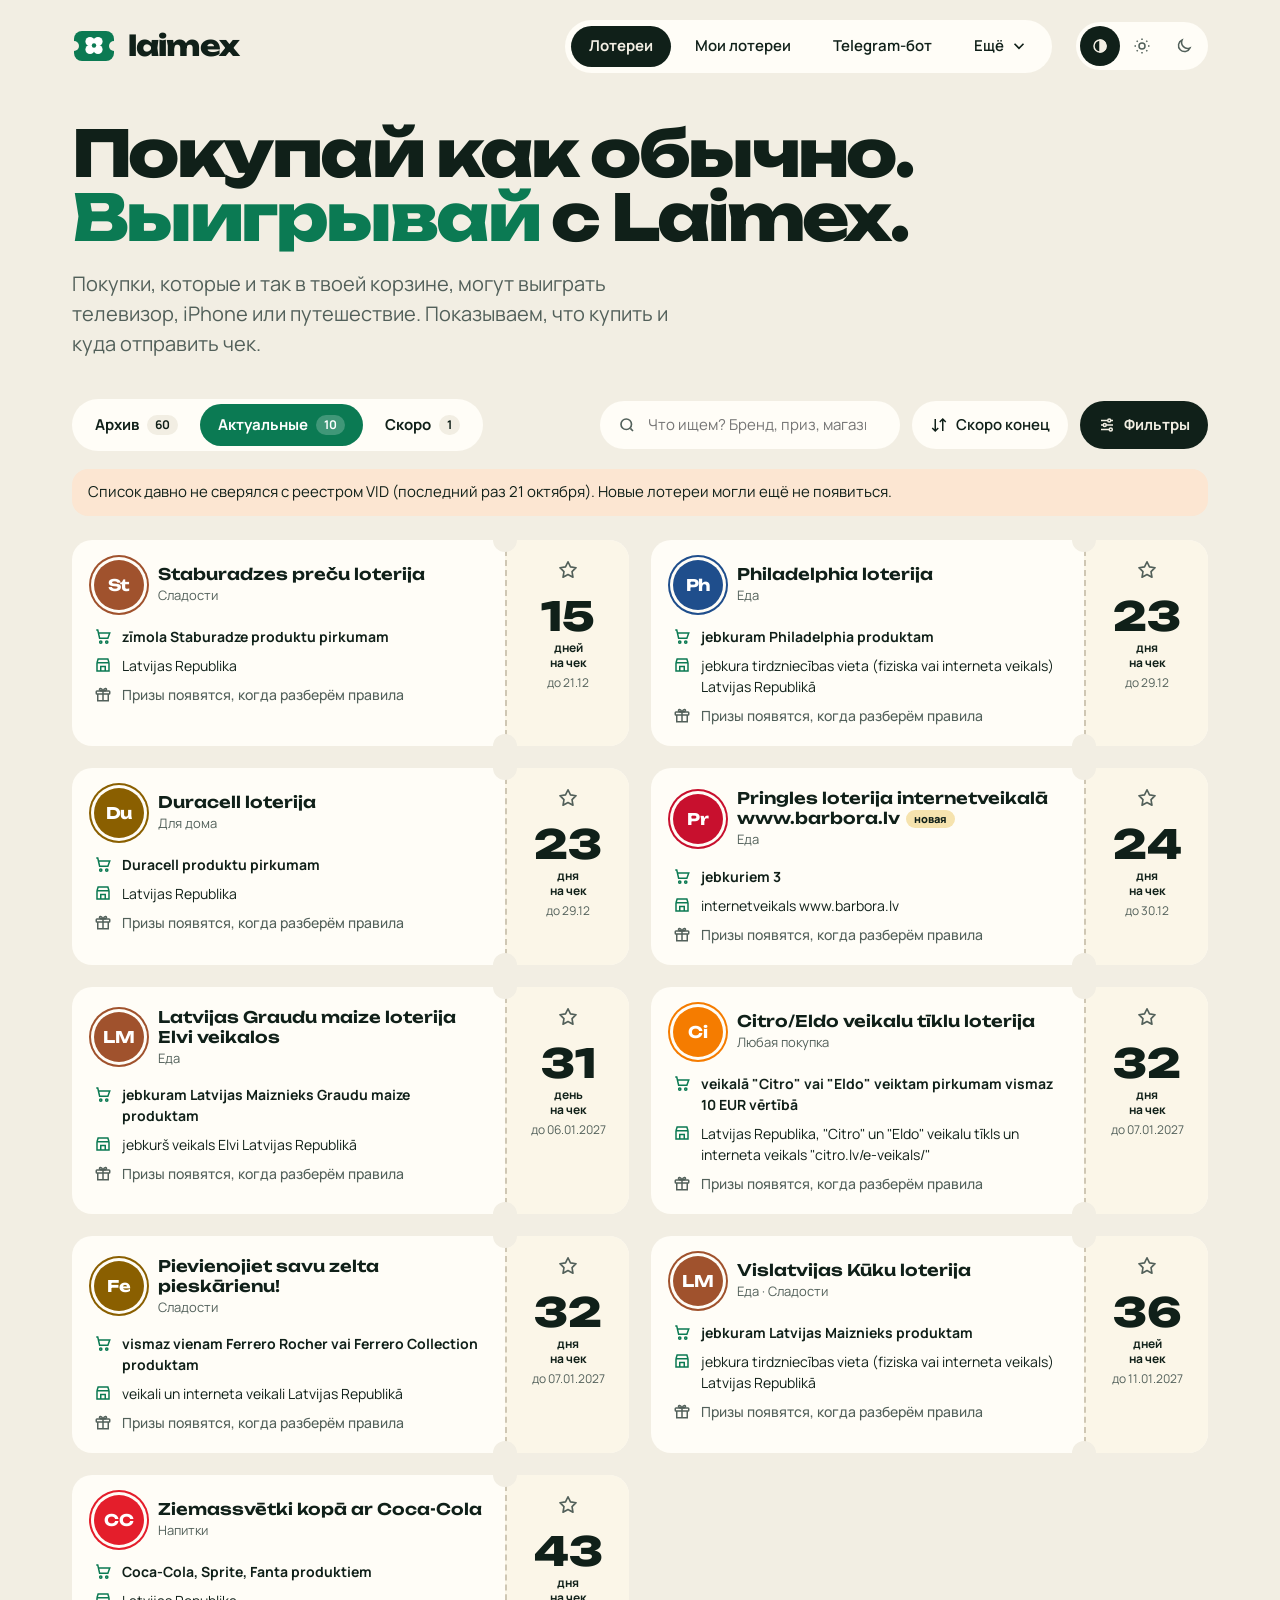
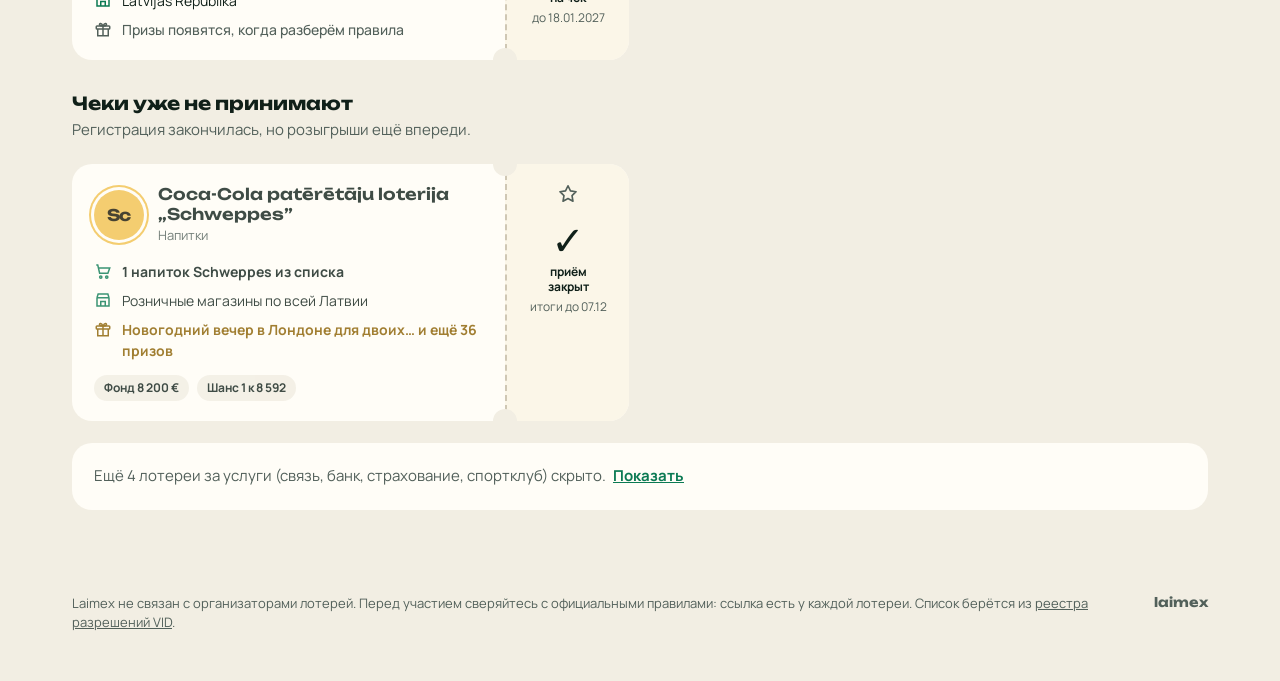
==== commit fc976008: "Сайт: заголовок главной меняется при каждом открытии Пять вариантов вместо «Laime любит чеки», тот ж" ====
--- a/docs/index.html
+++ b/docs/index.html
@@ -79,7 +79,7 @@
   <section class="page" data-page="home">
     <div class="wrap hero">
       <div class="hero-text">
-        <h1>Laime любит <span class="accent">чеки.</span></h1>
+        <h1 id="headline">Чек — твой <span class="accent">билет.</span></h1>
         <p class="lede">Покупки, которые и так в&nbsp;твоей корзине, могут выиграть телевизор, iPhone или путешествие. Показываем, что купить и куда отправить чек.</p>
       </div>
       <div class="next-draw" id="next-draw" hidden></div>
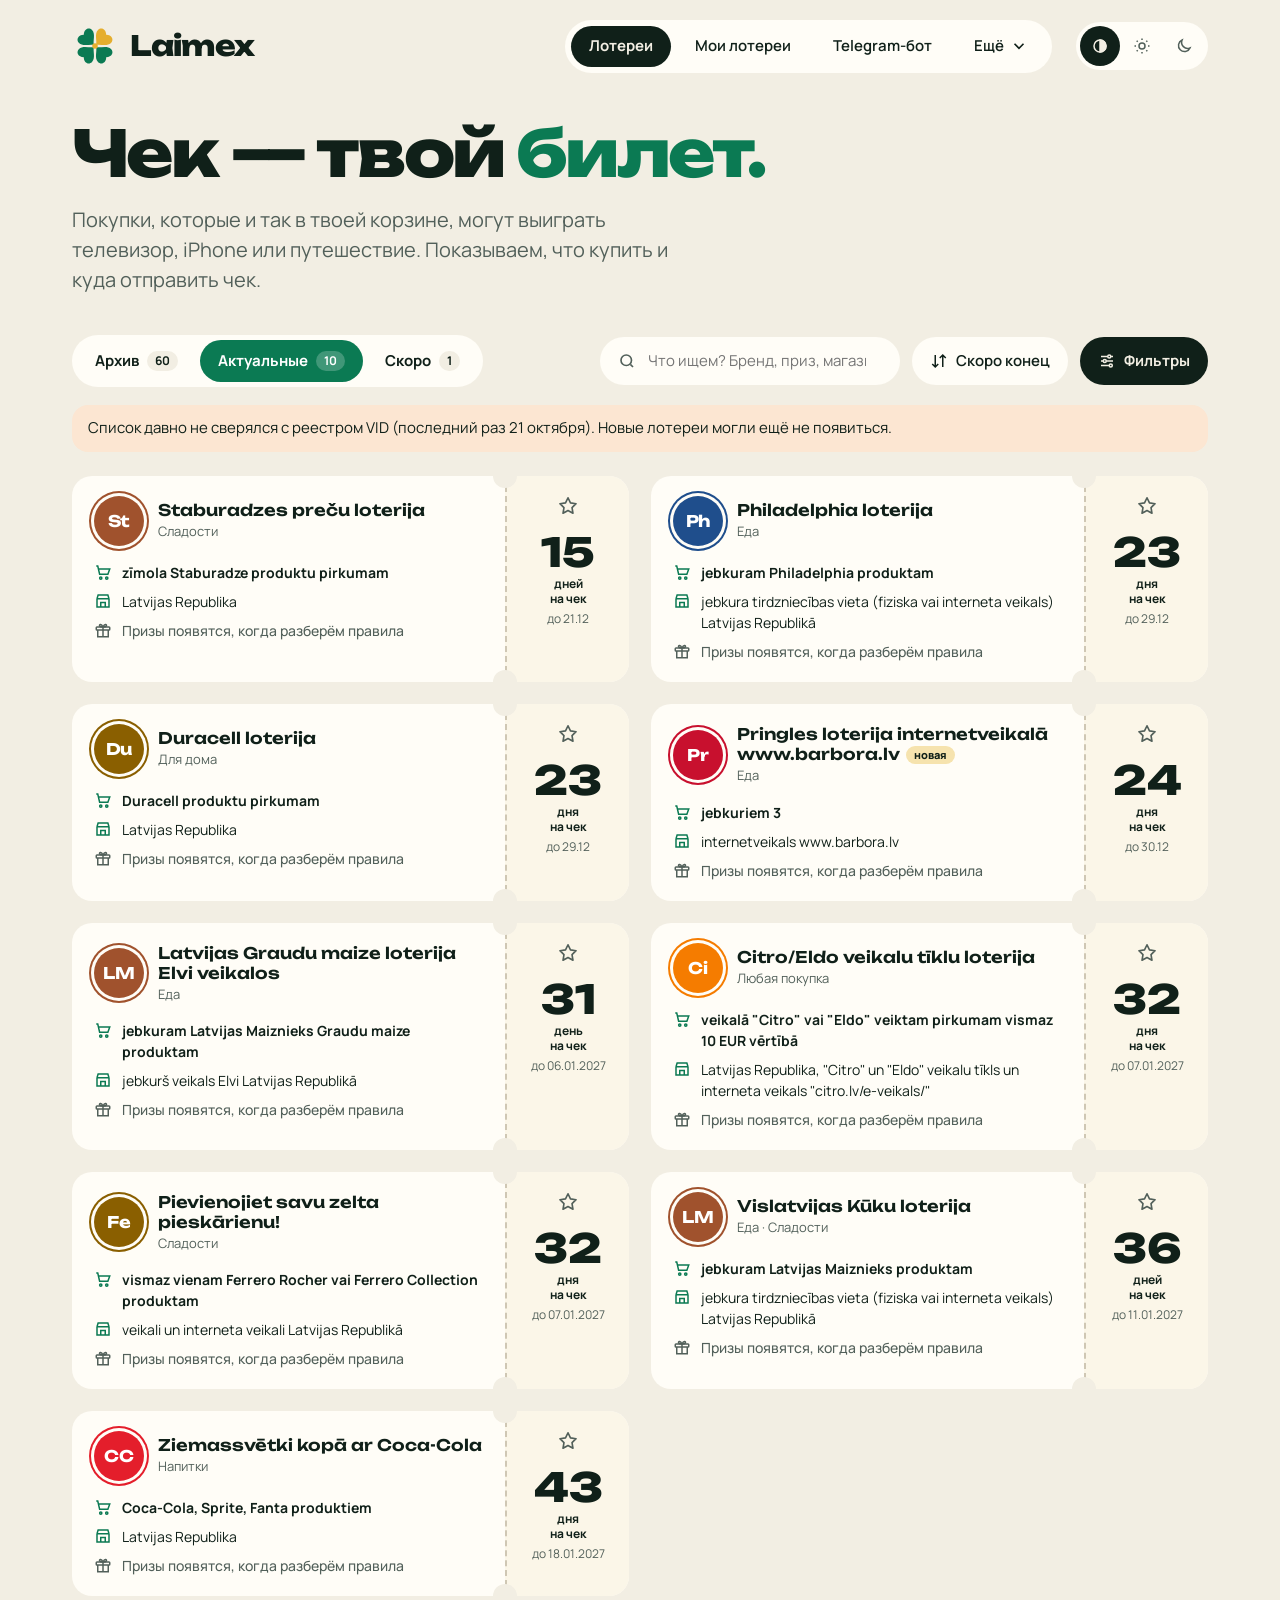
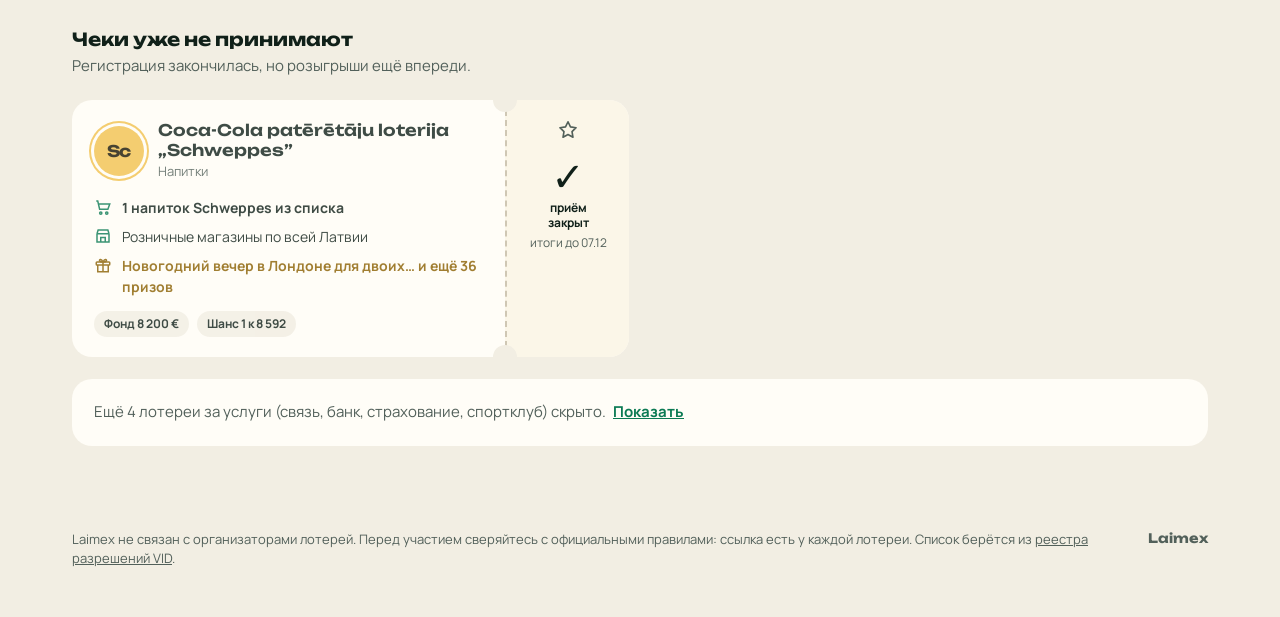
==== commit c84dea0f: "Сайт: опубликовать новый логотип Копия web/ в docs/: новый знак-клевер, надпись Laimex и иконки, что" ====
--- a/docs/index.html
+++ b/docs/index.html
@@ -21,7 +21,7 @@
 </head>
 <body>
 <svg width="0" height="0" style="position:absolute" aria-hidden="true">
-  <symbol id="i-logo" viewBox="0 0 44 36"><rect x="2" y="3" width="40" height="30" rx="8" fill="var(--accent)"/><circle cx="2" cy="18" r="5" fill="var(--page)"/><circle cx="42" cy="18" r="5" fill="var(--page)"/><g fill="var(--accent-ink)"><circle cx="18" cy="13.5" r="4.6"/><circle cx="26" cy="13.5" r="4.6"/><circle cx="18" cy="21.5" r="4.6"/><circle cx="26" cy="21.5" r="4.6"/></g><circle cx="22" cy="17.5" r="2.2" fill="var(--accent)"/></symbol>
+  <symbol id="i-logo" viewBox="-12.5 -12.5 25 25"><path transform="rotate(45) translate(0 -0.8)" d="M0 0C-1-2-5-3.5-5-6.5C-5-9-2.2-10 0-7.8C2.2-10 5-9 5-6.5C5-3.5 1-2 0 0Z" fill="var(--logo-gold)"/><g fill="var(--accent)"><path transform="rotate(135) translate(0 -0.8)" d="M0 0C-1-2-5-3.5-5-6.5C-5-9-2.2-10 0-7.8C2.2-10 5-9 5-6.5C5-3.5 1-2 0 0Z"/><path transform="rotate(225) translate(0 -0.8)" d="M0 0C-1-2-5-3.5-5-6.5C-5-9-2.2-10 0-7.8C2.2-10 5-9 5-6.5C5-3.5 1-2 0 0Z"/><path transform="rotate(315) translate(0 -0.8)" d="M0 0C-1-2-5-3.5-5-6.5C-5-9-2.2-10 0-7.8C2.2-10 5-9 5-6.5C5-3.5 1-2 0 0Z"/></g><circle r="1.5" fill="var(--logo-gold)"/></symbol>
   <symbol id="i-cart" viewBox="0 0 24 24" fill="none" stroke="currentColor" stroke-width="2"><circle cx="9" cy="20" r="1.5"/><circle cx="17" cy="20" r="1.5"/><path d="M3 4h2l2.5 11h11L21 8H6.5"/></symbol>
   <symbol id="i-store" viewBox="0 0 24 24" fill="none" stroke="currentColor" stroke-width="2"><path d="M4 9l1.5-5h13L20 9M4 9v11h16V9M4 9h16M9 20v-6h6v6"/></symbol>
   <symbol id="i-gift" viewBox="0 0 24 24" fill="none" stroke="currentColor" stroke-width="2"><rect x="3" y="8" width="18" height="4" rx="1"/><path d="M5 12v9h14v-9M12 8v13M12 8C10 4 6.5 4 7.5 6.5 8.2 8 12 8 12 8zM12 8c2-4 5.5-4 4.5-1.5C15.8 8 12 8 12 8z"/></symbol>
@@ -48,8 +48,8 @@
 <header class="top">
   <div class="wrap top-row">
     <a class="brand" href="./" data-go="home" aria-label="Laimex, на главную">
-      <svg class="brand-mark" viewBox="0 0 44 36" aria-hidden="true"><use href="#i-logo"/></svg>
-      <span class="brand-name">laimex</span>
+      <svg class="brand-mark" viewBox="0 0 25 25" aria-hidden="true"><use href="#i-logo"/></svg>
+      <span class="brand-name">Laimex</span>
     </a>
     <nav class="menu" aria-label="Разделы">
       <a href="./" data-go="home">Лотереи</a>
@@ -178,7 +178,7 @@
 
 <footer class="foot wrap">
   <p>Laimex не связан с организаторами лотерей. Перед участием сверяйтесь с официальными правилами: ссылка есть у каждой лотереи. Список берётся из <a href="https://www.vid.gov.lv/lv/loterijas" rel="noopener" target="_blank">реестра разрешений VID</a>.</p>
-  <p class="foot-brand">laimex</p>
+  <p class="foot-brand">Laimex</p>
 </footer>
 
 <nav class="tabbar" aria-label="Разделы">
@@ -194,7 +194,7 @@
 </div>
 <div class="toast" id="toast" role="status" hidden></div>
 <div class="install-offer" id="install-offer" hidden>
-  <svg class="brand-mark" viewBox="0 0 44 36" aria-hidden="true"><use href="#i-logo"/></svg>
+  <svg class="brand-mark" viewBox="0 0 25 25" aria-hidden="true"><use href="#i-logo"/></svg>
   <p>Поставить Laimex на телефон как приложение?</p>
   <button type="button" class="btn primary" data-install>Установить</button>
   <button type="button" class="icon-btn" id="install-offer-close" aria-label="Не сейчас"><svg class="ic" aria-hidden="true"><use href="#i-close"/></svg></button>
--- a/docs/style.css
+++ b/docs/style.css
@@ -2,7 +2,7 @@
 :root {
   --page: #F2EEE3; --ticket: #FFFDF7; --ink: #102019; --muted: #52605A; --rule: #CFC7B4;
   --accent: #0B7A53; --accent-text: #0B7A53; --accent-ink: #FFFFFF; --accent-soft: #DDF2E8;
-  --gold: #8A5F00; --gold2: #F2C14E; --gold-soft: #F6E3AE;
+  --gold: #8A5F00; --gold2: #F2C14E; --gold-soft: #F6E3AE; --logo-gold: #E5AE2E;
   --warn: #B04A00; --warn-soft: #FCE6D2; --stub: #FBF6E8;
   --scrim: rgba(16, 32, 25, 0.38); --shadow: 0 18px 40px rgba(16, 32, 25, 0.16); --focus: #1D5FBF;
   --display: "Unbounded", "Manrope", system-ui, sans-serif;
@@ -13,7 +13,7 @@
   :root:not([data-theme="light"]) {
     --page: #08110D; --ticket: #13221B; --ink: #EAF3EE; --muted: #9FB2A8; --rule: #2D4037;
     --accent: #3DD69A; --accent-text: #5BE0AA; --accent-ink: #04170F; --accent-soft: #173A2B;
-    --gold: #F0C75E; --gold2: #F0C75E; --gold-soft: #3D3112;
+    --gold: #F0C75E; --gold2: #F0C75E; --gold-soft: #3D3112; --logo-gold: #F0C75E;
     --warn: #FF9F66; --warn-soft: #3B2414; --stub: #182A21;
     --scrim: rgba(0, 0, 0, 0.6); --shadow: 0 18px 40px rgba(0, 0, 0, 0.5); --focus: #8DB8FF;
     color-scheme: dark;
@@ -22,7 +22,7 @@
 :root[data-theme="dark"] {
   --page: #08110D; --ticket: #13221B; --ink: #EAF3EE; --muted: #9FB2A8; --rule: #2D4037;
   --accent: #3DD69A; --accent-text: #5BE0AA; --accent-ink: #04170F; --accent-soft: #173A2B;
-  --gold: #F0C75E; --gold2: #F0C75E; --gold-soft: #3D3112;
+  --gold: #F0C75E; --gold2: #F0C75E; --gold-soft: #3D3112; --logo-gold: #F0C75E;
   --warn: #FF9F66; --warn-soft: #3B2414; --stub: #182A21;
   --scrim: rgba(0, 0, 0, 0.6); --shadow: 0 18px 40px rgba(0, 0, 0, 0.5); --focus: #8DB8FF;
   color-scheme: dark;
@@ -48,7 +48,7 @@
 /* ------------------------------------------------------------ шапка */
 .top-row { display: flex; align-items: center; gap: 16px 24px; padding-top: 20px; padding-bottom: 20px; }
 .brand { display: flex; align-items: center; gap: 12px; text-decoration: none; color: var(--ink); border-radius: 12px; }
-.brand-mark { width: 44px; height: 36px; flex: none; }
+.brand-mark { width: 46px; height: 46px; flex: none; }
 .brand-name { font: 800 28px/1 var(--display); letter-spacing: -0.03em; }
 .menu { display: flex; gap: 6px; padding: 6px; margin-left: auto; background: var(--ticket); border-radius: 999px; }
 .menu a, .more-btn {
@@ -347,7 +347,7 @@
 }
 .install-offer p { margin: 0; flex: 1; font-weight: 700; font-size: 14px; line-height: 1.3; }
 .install-offer .btn { min-height: 40px; padding: 0 16px; }
-.install-offer .brand-mark { width: 36px; height: 30px; }
+.install-offer .brand-mark { width: 36px; height: 36px; }
 .icon-btn { width: 40px; height: 40px; border: 0; border-radius: 50%; display: grid; place-items: center; background: none; color: var(--muted); flex: none; }
 
 /* нижнее меню телефона */
@@ -370,7 +370,7 @@
   .wrap { padding: 0 16px; }
   .top-row { gap: 10px; padding: 9px 8px 9px 16px; }
   .brand { gap: 10px; }
-  .brand-mark { width: 36px; height: 30px; }
+  .brand-mark { width: 36px; height: 36px; }
   .brand-name { font-size: 22px; }
   .menu, .theme { display: none; }
   .theme-cycle { display: grid; }
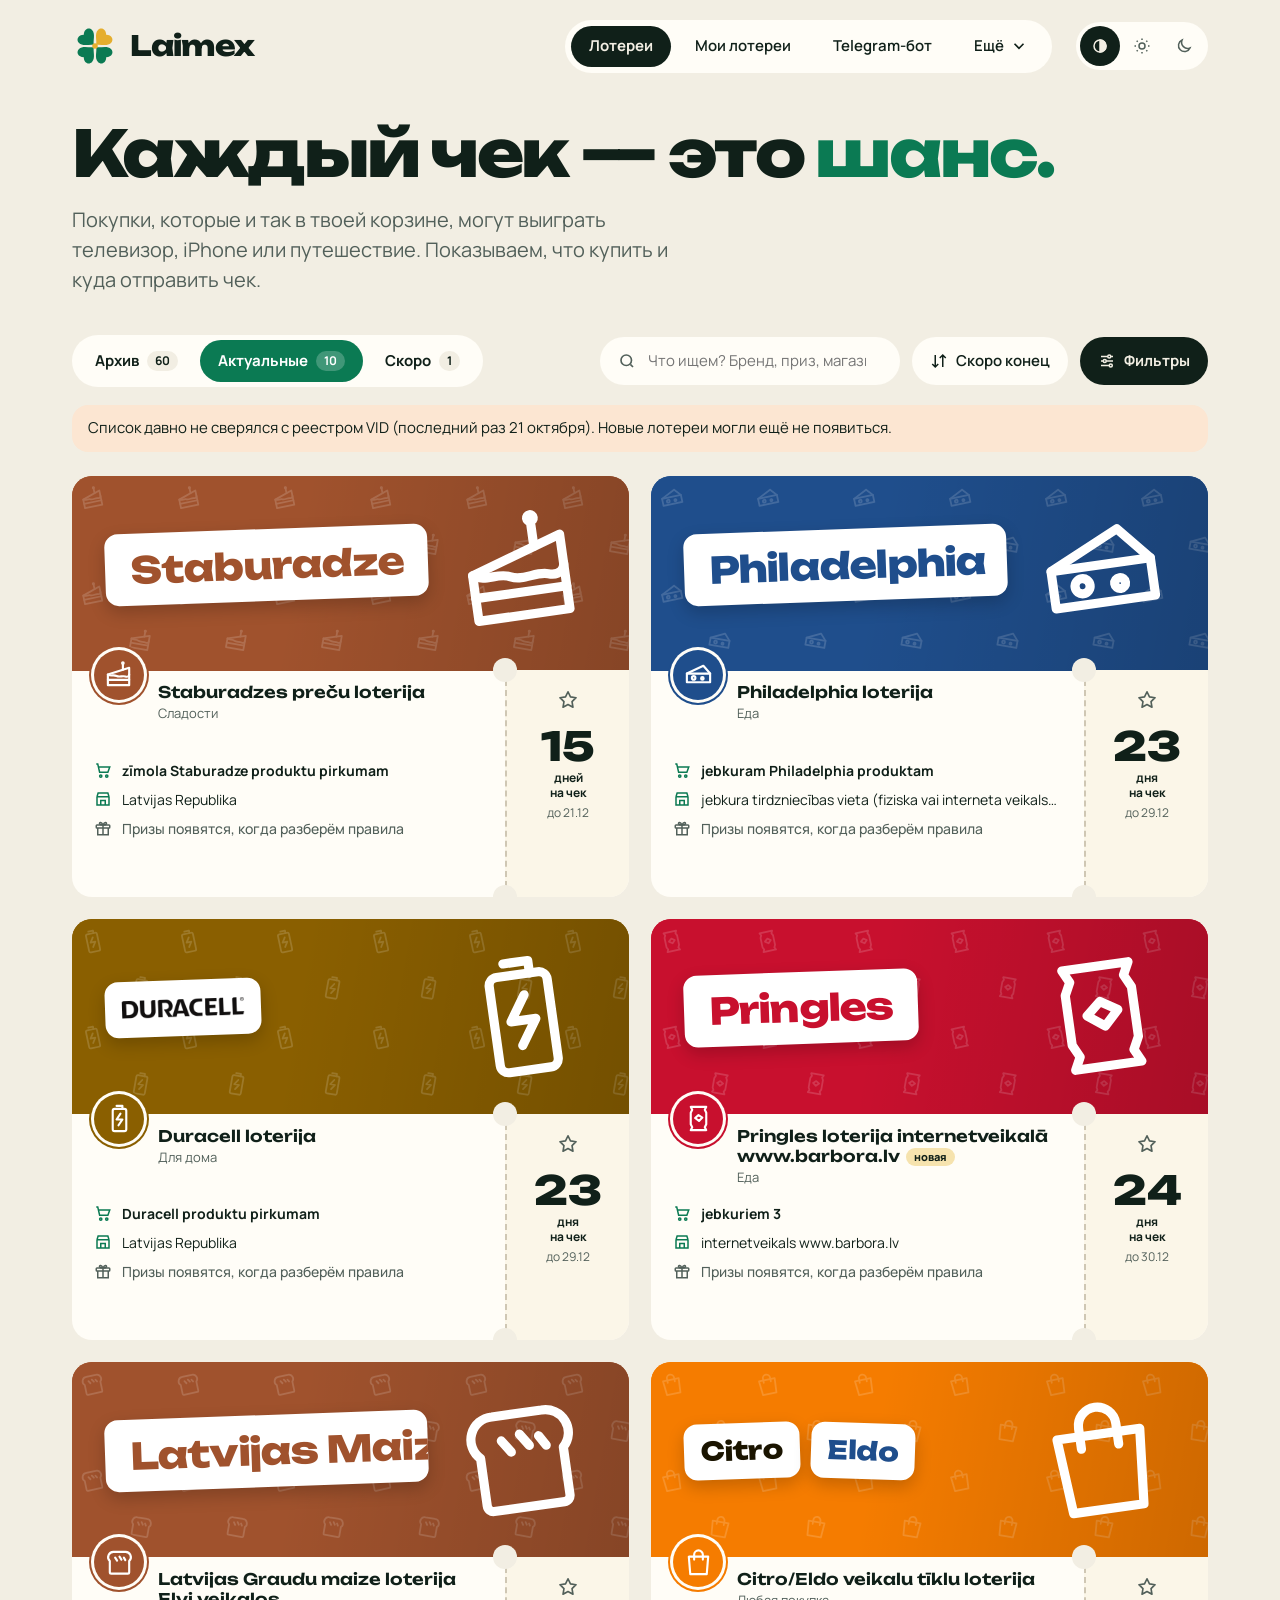
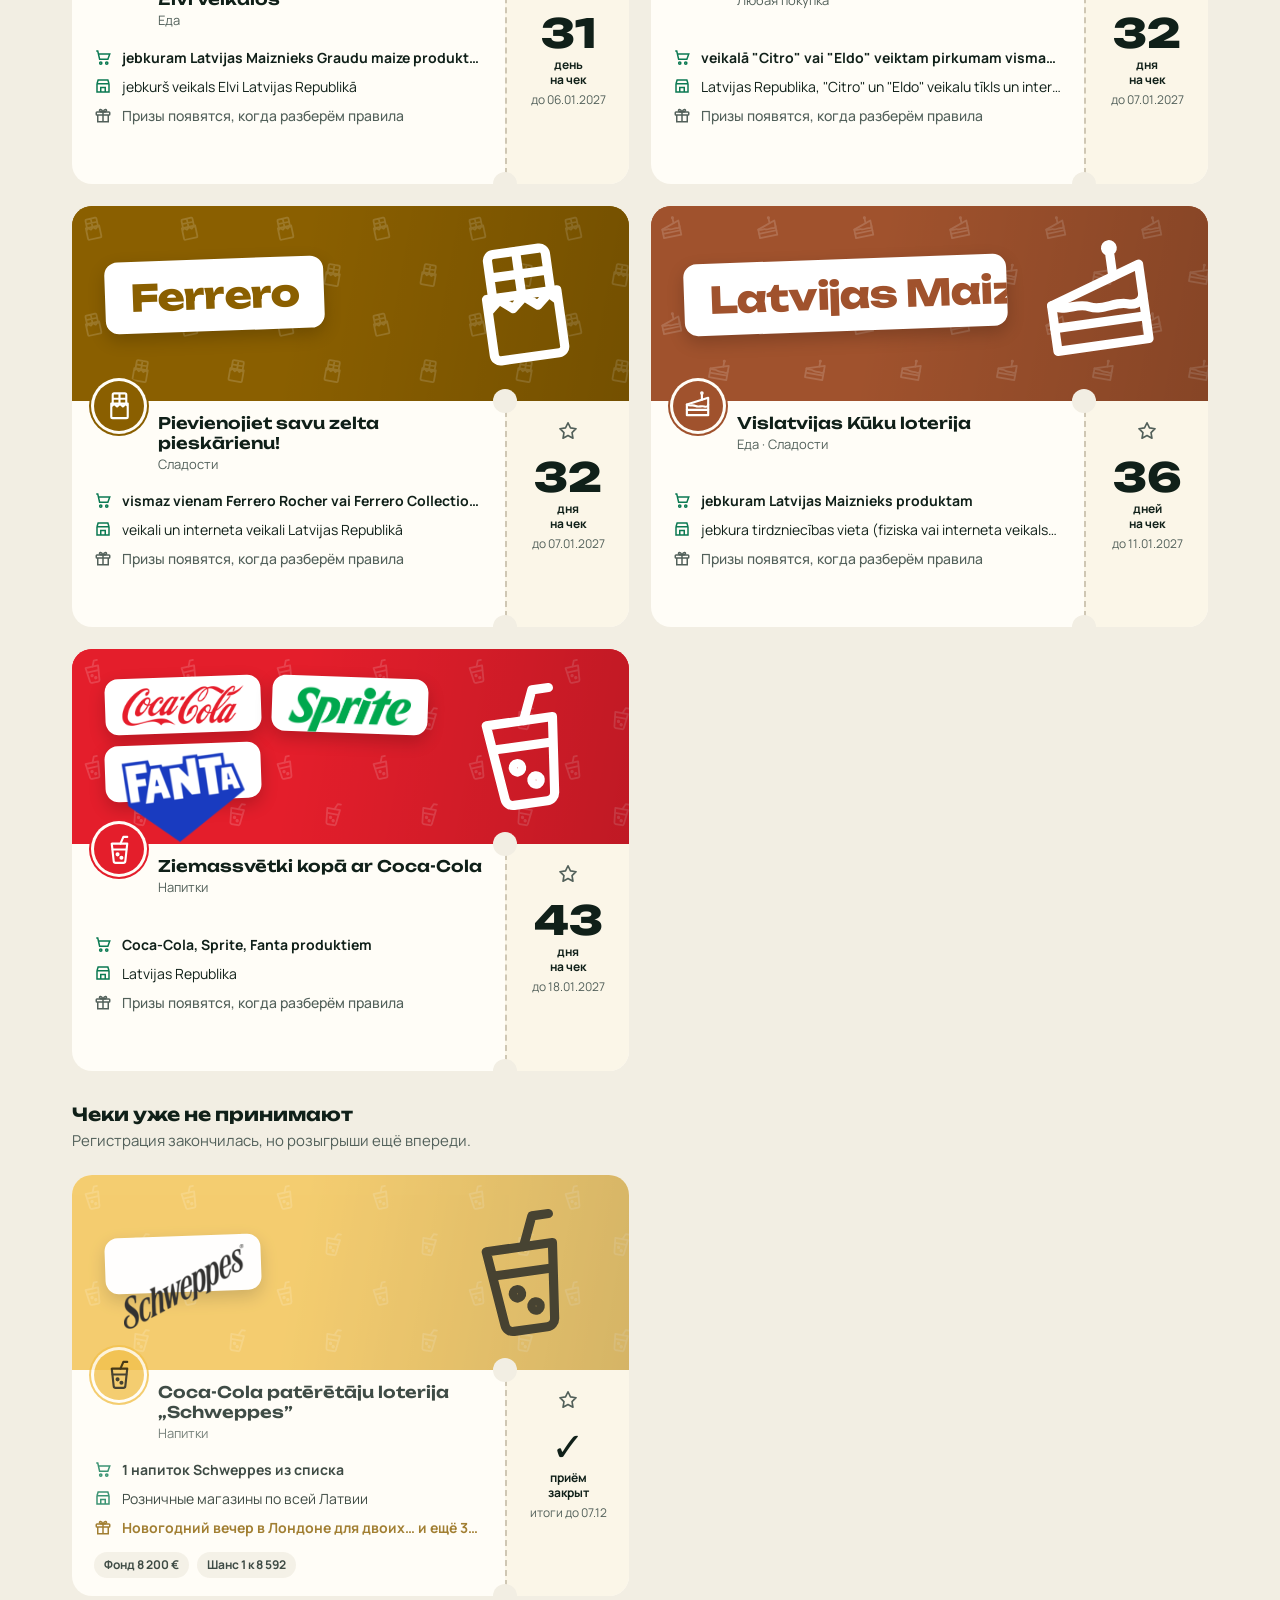
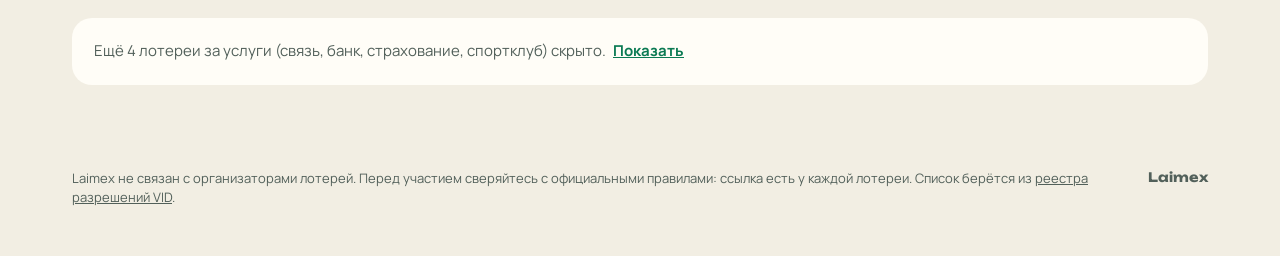
==== commit 7e57281b: "Сайт: счётчик посещений Cloudflare Web Analytics Сайт laimex.pages.dev добавлен в Web Analytics акка" ====
--- a/docs/index.html
+++ b/docs/index.html
@@ -201,5 +201,7 @@
 </div>
 
 <script src="app.js" defer></script>
+<!-- Cloudflare Web Analytics: счётчик посещений без cookie, данные в панели Cloudflare -->
+<script defer src="https://static.cloudflareinsights.com/beacon.min.js" data-cf-beacon='{"token": "77045e9998c0443c9d9e74f0d81a5663"}'></script>
 </body>
 </html>
--- a/docs/style.css
+++ b/docs/style.css
@@ -180,32 +180,71 @@
   list-style: none; margin: 24px 0 0; padding: 0; display: grid;
   grid-template-columns: repeat(auto-fill, minmax(min(500px, 100%), 1fr)); gap: 22px;
 }
-.ticket { position: relative; display: flex; border-radius: 20px; overflow: hidden; background: var(--ticket); }
-.ticket.is-closed .t-main { opacity: 0.8; }
-.t-main { flex: 1; min-width: 0; display: block; padding: 20px 22px; color: var(--ink); text-decoration: none; }
+/* Все билеты одной высоты: баннер с постоянными пропорциями, строки обрезаются, место под метки есть всегда. */
+.ticket { position: relative; display: flex; flex-direction: column; border-radius: 20px; overflow: hidden; background: var(--ticket); }
+.ticket.is-closed .t-main, .ticket.is-closed .t-hero { opacity: 0.8; }
+.t-hero {
+  position: relative; display: block; aspect-ratio: 1200 / 420; overflow: hidden;
+  background: var(--tint); container-type: inline-size;
+}
+.t-hero img { display: block; width: 100%; height: 100%; object-fit: cover; }
+/* Свой баннер: цвет бренда, узор из значка товара и логотипы брендов на наклейках. */
+.made {
+  position: absolute; inset: 0; display: flex; align-items: center; padding: 0 34cqw 3cqw 6cqw;
+  background-color: var(--tint); background-size: 96px 96px;
+}
+.made::after { content: ""; position: absolute; inset: 0; background: linear-gradient(100deg, transparent 40%, rgba(0, 0, 0, 0.16)); }
+.made .big {
+  position: absolute; z-index: 1; right: 7cqw; top: 50%; width: 24cqw; height: 24cqw;
+  transform: translateY(-50%) rotate(-8deg); color: var(--tint-ink);
+}
+.stickers { position: relative; z-index: 2; display: flex; flex-wrap: wrap; gap: 2cqw; }
+.sticker {
+  display: grid; place-items: center; height: 10cqw; padding: 1.8cqw 3cqw; border-radius: 2.4cqw;
+  background: #FFFFFF; box-shadow: 0 1.2cqw 3cqw rgba(0, 0, 0, 0.2); transform: rotate(-2deg);
+}
+.sticker:nth-child(even) { transform: rotate(2deg); }
+.sticker img { height: 100%; width: auto; max-width: 22cqw; object-fit: contain; }
+.sticker.word {
+  max-width: 58cqw; overflow: hidden; white-space: nowrap; text-overflow: ellipsis;
+  font: 800 4.6cqw/1 var(--display); letter-spacing: -0.02em;
+}
+.sticker.word:only-child { height: 13cqw; padding: 2cqw 4.5cqw; font-size: 6.6cqw; }
+.t-row { position: relative; flex: 1; display: flex; }
+.t-main { flex: 1; min-width: 0; display: block; padding: 12px 22px 18px; color: var(--ink); text-decoration: none; }
 .t-main:hover .t-title { text-decoration: underline; text-decoration-thickness: 2px; text-underline-offset: 3px; }
 .t-main:focus-visible { outline-offset: -3px; border-radius: 20px; }
-.t-head { display: flex; align-items: center; gap: 14px; }
+.t-head { display: flex; align-items: flex-start; gap: 14px; }
+/* название (до двух строк) и тип товара: блок постоянной высоты */
+.t-head > span:last-child { flex: 1; min-width: 0; height: calc(2.5 * 16px + 2px + 1.5 * 13px); overflow: hidden; }
+.t-head .mono { position: relative; margin-top: -32px; }
 .mono {
   flex: none; width: 50px; height: 50px; border-radius: 50%; display: grid; place-items: center;
   background: var(--tint); color: var(--tint-ink); font: 700 16px/1 var(--display); letter-spacing: -0.02em;
   box-shadow: 0 0 0 3px var(--ticket), 0 0 0 5px var(--tint);
 }
-.t-title { display: block; font: 600 16px/1.25 var(--display); }
-.t-cat { display: block; margin-top: 2px; font-size: 13px; color: var(--muted); }
+.mono .art { width: 62%; height: 62%; }
+.t-title {
+  display: -webkit-box; -webkit-line-clamp: 2; -webkit-box-orient: vertical; overflow: hidden;
+  font: 600 16px/1.25 var(--display);
+}
+.t-cat {
+  display: block; min-height: 1.5em; margin-top: 2px; font-size: 13px; line-height: 1.5; color: var(--muted);
+  white-space: nowrap; overflow: hidden; text-overflow: ellipsis;
+}
 .badge {
   display: inline-block; margin-left: 6px; padding: 1px 8px; border-radius: 999px; vertical-align: 1px;
   font: 800 11px/1.5 var(--sans); background: var(--gold-soft); color: var(--ink);
 }
 .t-lines { display: flex; flex-direction: column; gap: 8px; margin-top: 16px; font-size: 14px; }
 .t-line { display: flex; gap: 10px; align-items: flex-start; }
-.t-line .ic { margin-top: 1px; color: var(--accent-text); }
-.t-line.where span { display: -webkit-box; -webkit-line-clamp: 2; -webkit-box-orient: vertical; overflow: hidden; }
+.t-line .ic { flex: none; margin-top: 1px; color: var(--accent-text); }
+.t-line > :not(.ic) { min-width: 0; white-space: nowrap; overflow: hidden; text-overflow: ellipsis; }
 .t-line.prize { color: var(--gold); font-weight: 700; }
 .t-line.prize .ic { color: inherit; }
 .t-line.prize.none { color: var(--muted); font-weight: 500; }
-.t-tags { display: flex; flex-wrap: wrap; gap: 8px; margin-top: 14px; font-size: 12px; font-weight: 700; }
-.t-tags span { padding: 4px 10px; border-radius: 999px; background: var(--page); }
+.t-tags { display: flex; gap: 8px; min-height: 26px; margin-top: 14px; overflow: hidden; font-size: 12px; font-weight: 700; }
+.t-tags span { flex: none; padding: 4px 10px; border-radius: 999px; background: var(--page); line-height: 18px; }
 .t-tags .warn { background: var(--warn-soft); color: var(--warn); }
 .t-stub {
   flex: none; width: 124px; padding: 8px 8px 16px; border-left: 2px dashed var(--rule);
@@ -227,8 +266,8 @@
 .s-word .l2 { display: block; }
 .s-sub { font-size: 12px; color: var(--muted); }
 .s-sub a { font-weight: 700; }
-.ticket > .notch { right: 112px; }
-.ticket > .notch.t { top: -12px; } .ticket > .notch.b { bottom: -12px; }
+.t-row > .notch { right: 112px; }
+.t-row > .notch.t { top: -12px; } .t-row > .notch.b { bottom: -12px; }
 
 .divider, .hidden-note { grid-column: 1 / -1; }
 .divider { padding-top: 10px; }
@@ -418,10 +457,12 @@
   .f-foot .btn { flex: 1; height: 50px; }
 
   .list { margin-top: 10px; gap: 14px; grid-template-columns: minmax(0, 1fr); }
-  .ticket { flex-direction: column; }
-  .t-main { padding: 16px 16px 14px; }
+  .t-row { flex-direction: column; }
+  .t-main { padding: 10px 16px 14px; }
   .t-head { gap: 12px; }
   .mono { width: 42px; height: 42px; font-size: 14px; box-shadow: 0 0 0 2px var(--ticket), 0 0 0 4px var(--tint); }
+  .t-head .mono { margin-top: -26px; }
+  .t-head > span:last-child { height: calc(2.5 * 15px + 2px + 1.5 * 13px); }
   .t-title { font-size: 15px; }
   .t-lines { margin-top: 12px; gap: 6px; }
   .t-line { gap: 8px; }
@@ -436,7 +477,7 @@
   .s-text { flex: 1; display: block; font-size: 13px; line-height: 1.25; }
   .s-word, .s-sub { display: block; font-size: 13px; }
   .s-word .l2 { display: inline; }
-  .ticket > .notch { display: none; }
+  .t-row > .notch { display: none; }
   .t-stub::before, .t-stub::after {
     content: ""; position: absolute; top: -11px; width: 20px; height: 20px; border-radius: 50%; background: var(--page);
   }
